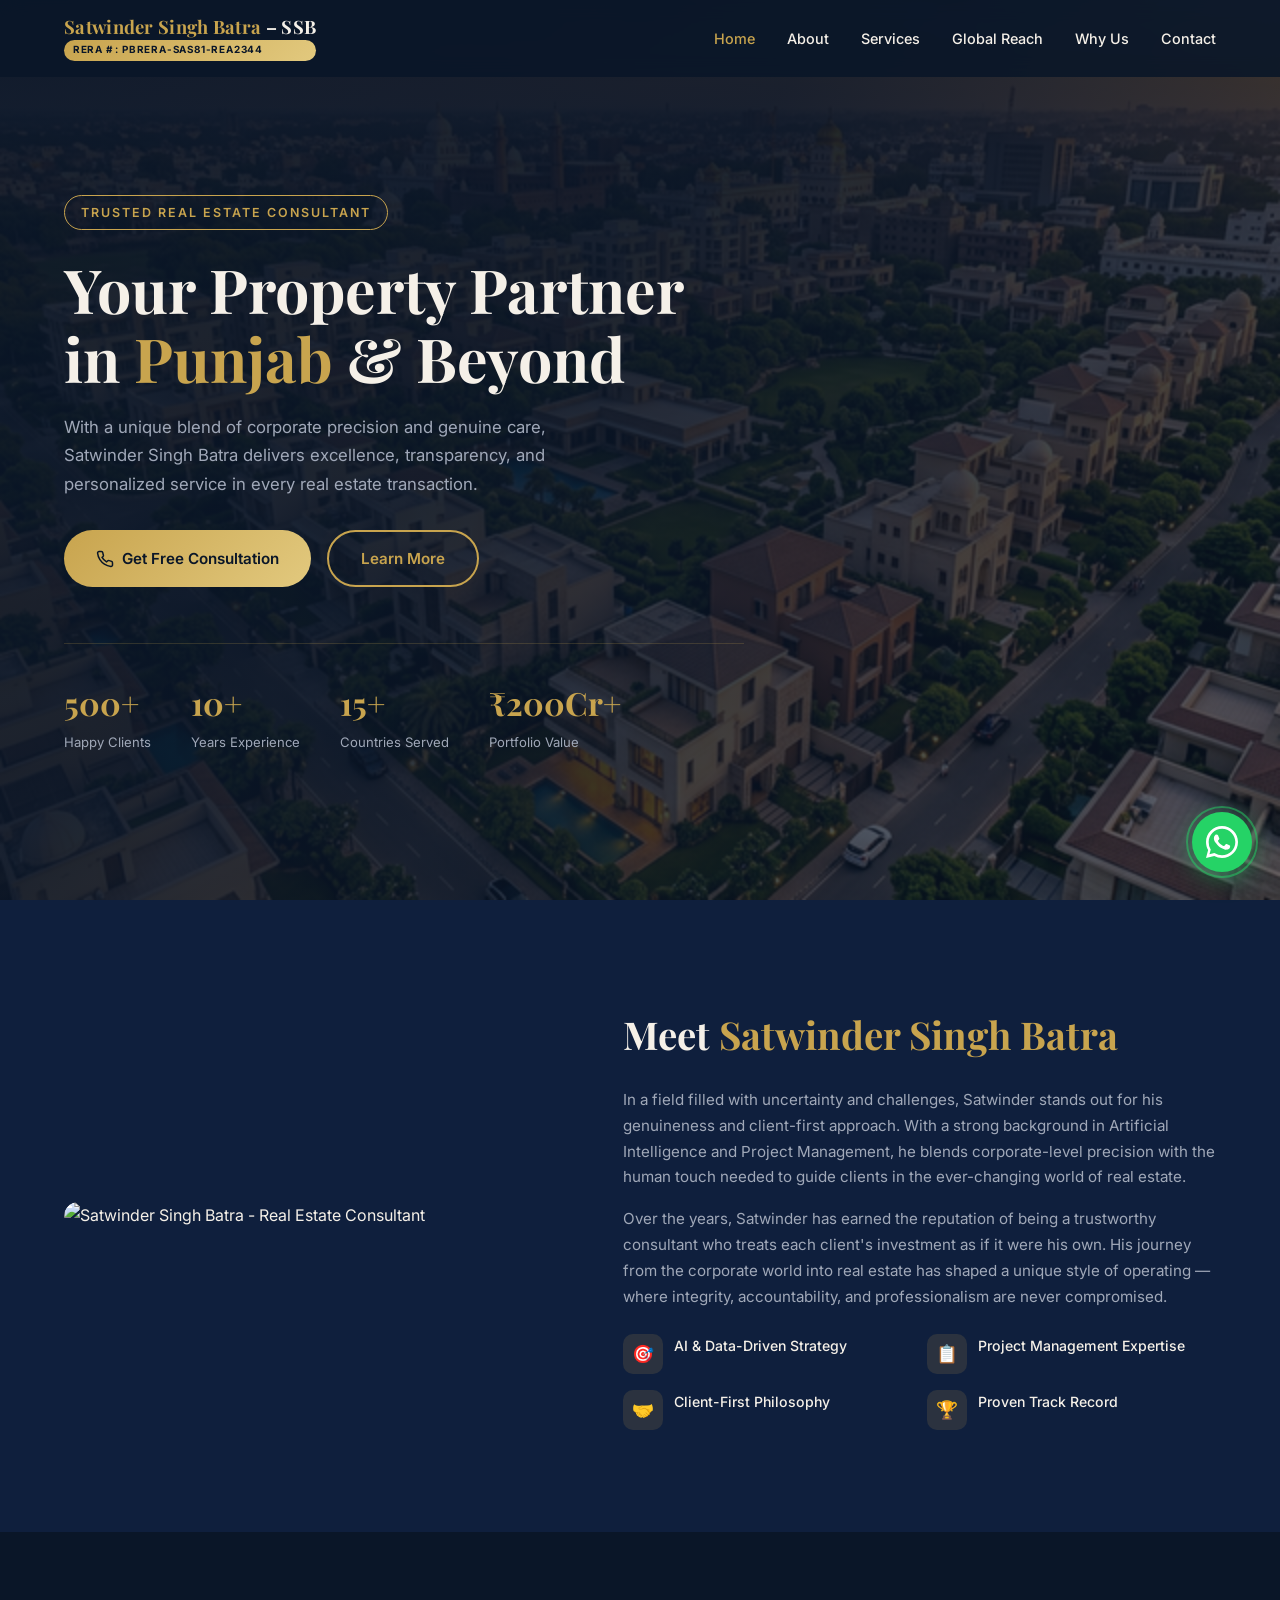
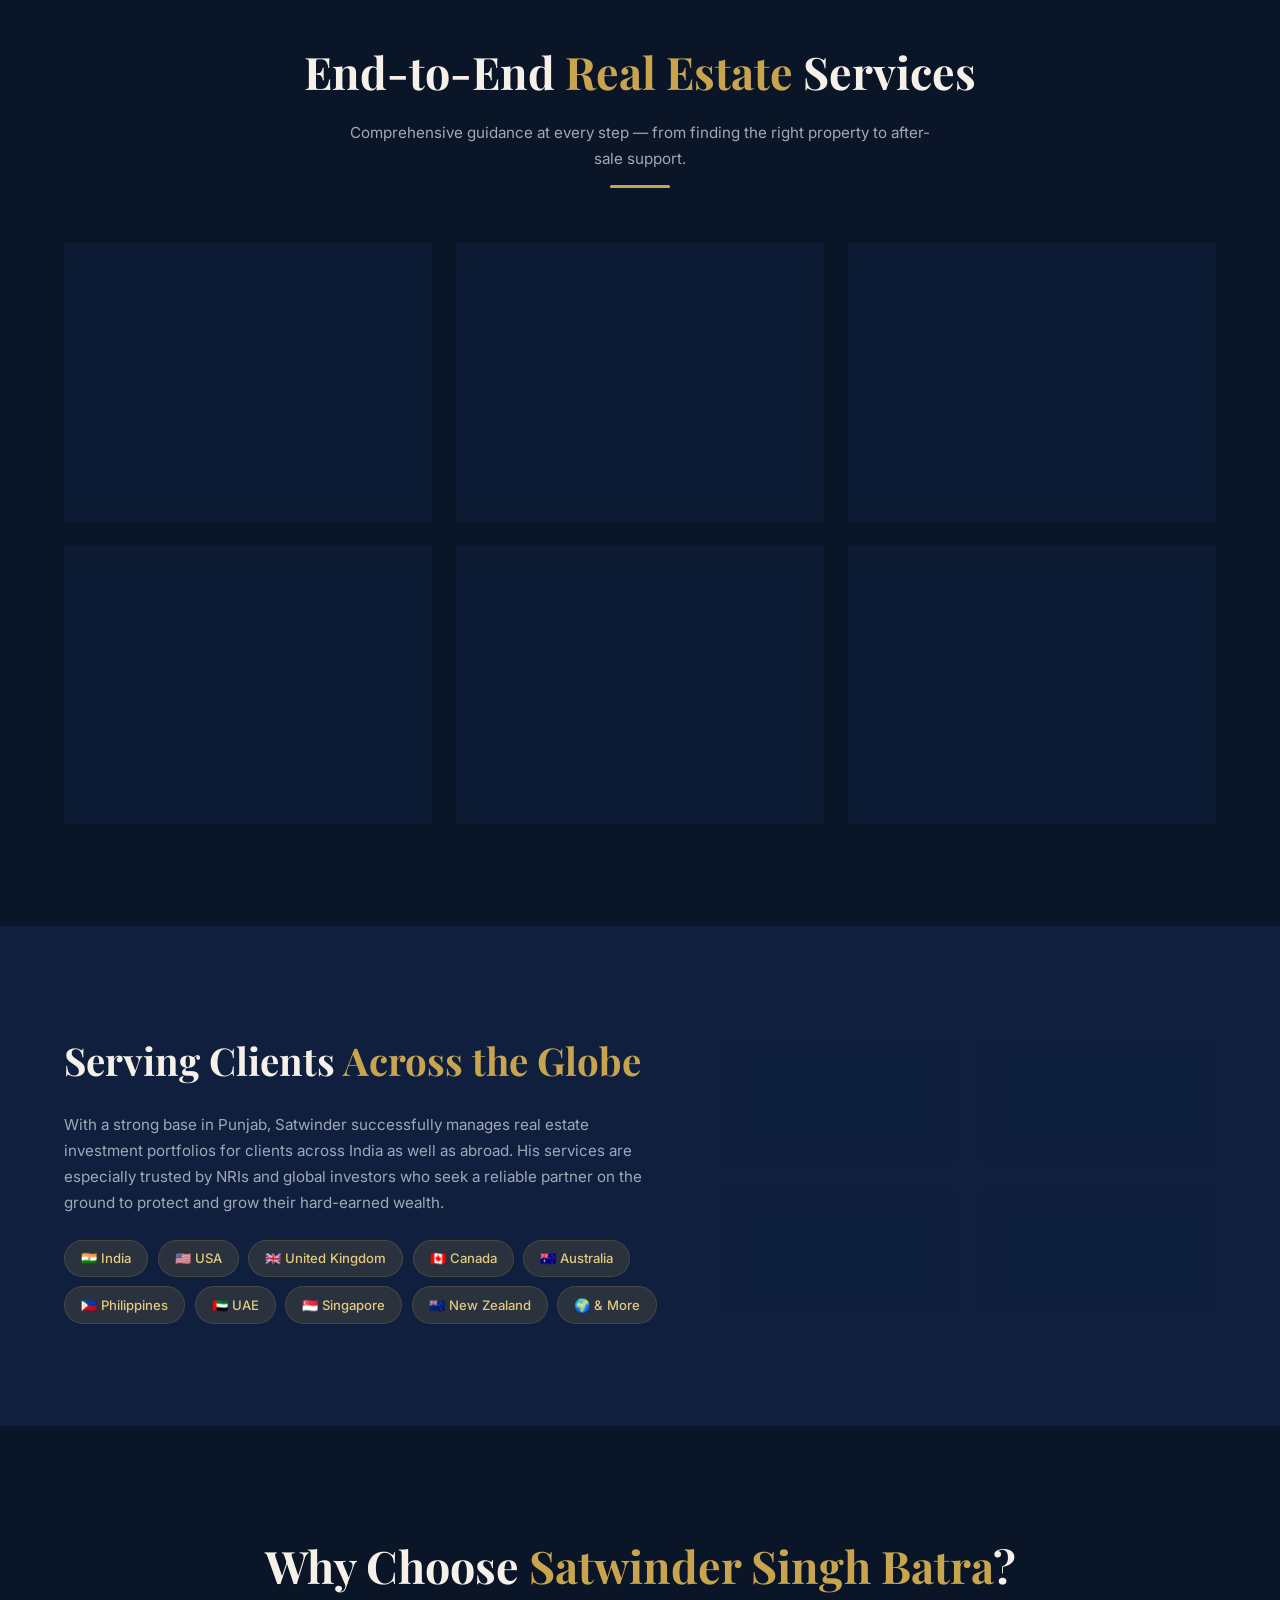
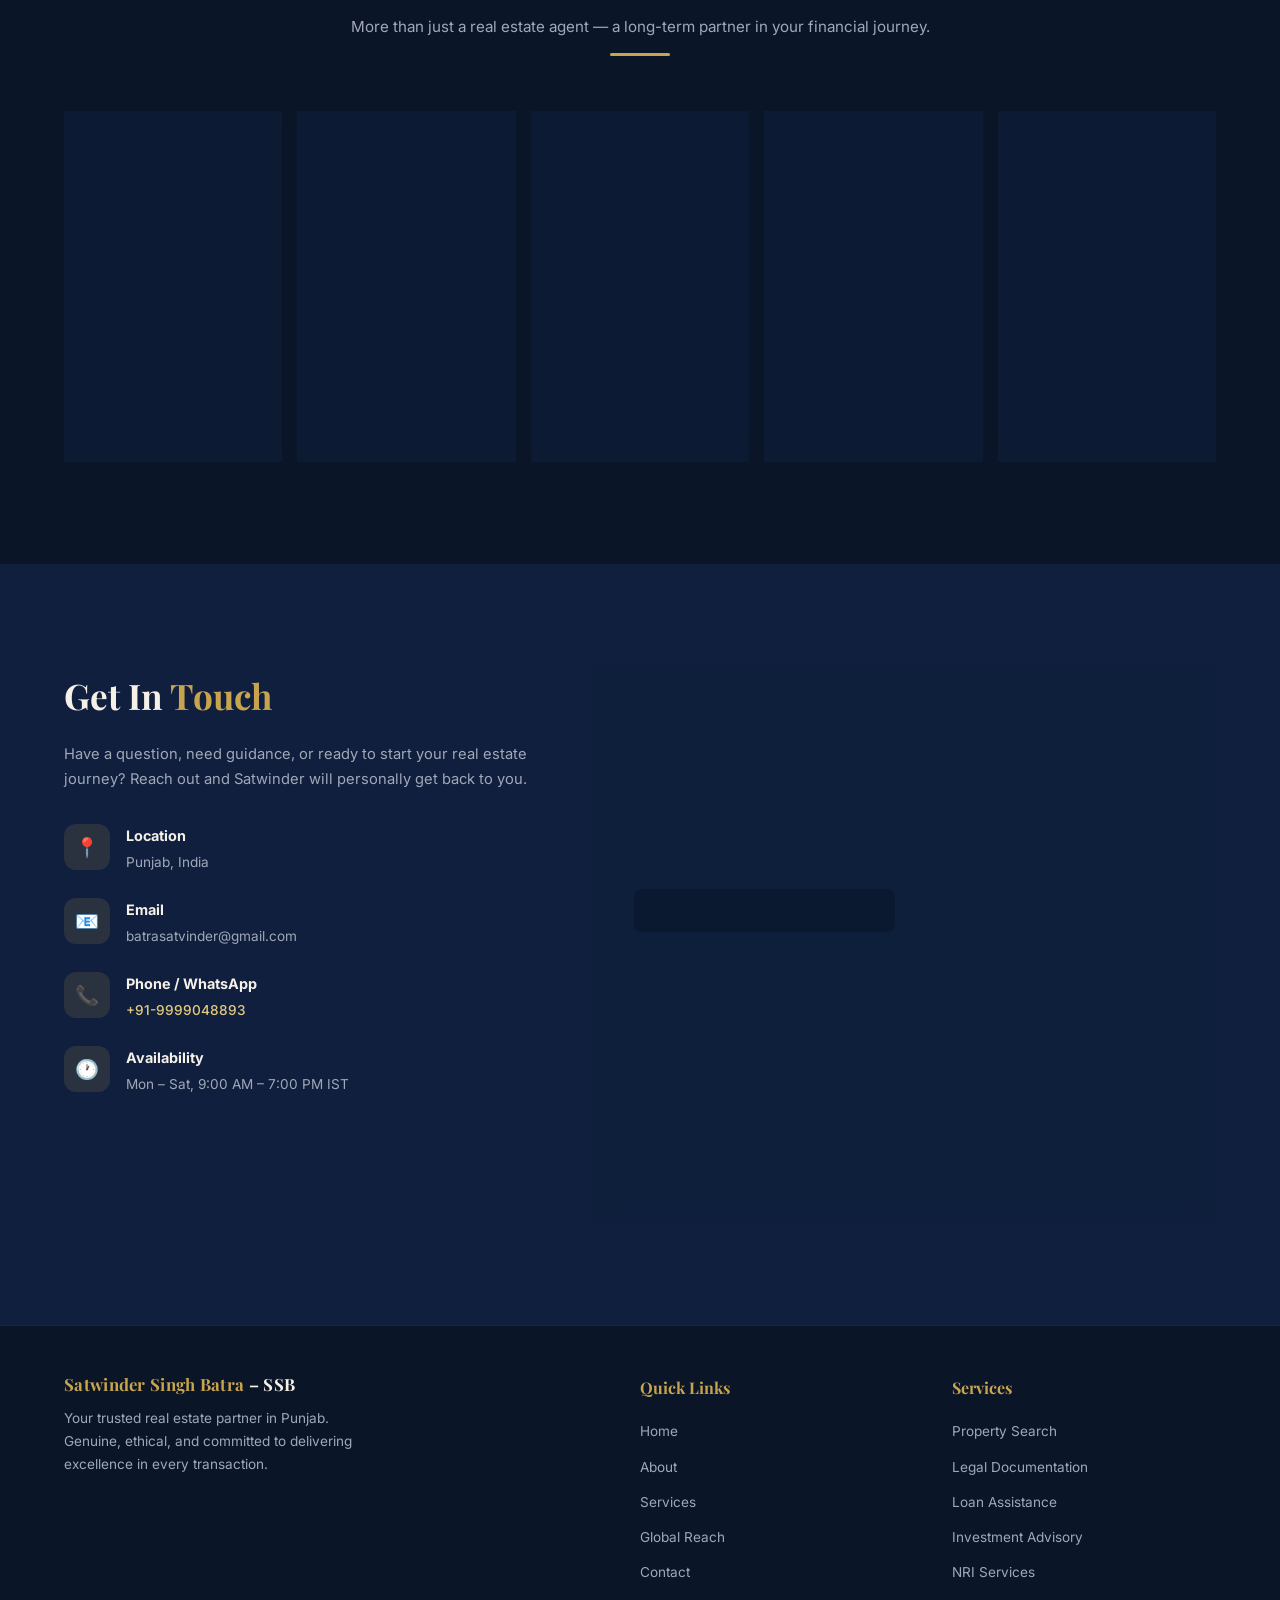
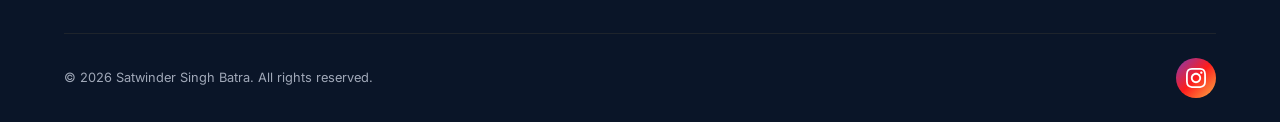
==== index.html @ de8a0883 "ui changes" ====
<!DOCTYPE html>
<html lang="en">

<head>
  <meta charset="UTF-8" />
  <meta name="viewport" content="width=device-width, initial-scale=1.0" />
  <title>Satwinder Singh Batra | Trusted Real Estate Consultant – Punjab</title>
  <meta name="description"
    content="Meet Satwinder Singh Batra, your trusted real estate advisor for Punjab. Genuine, ethical, and client-focused real estate services for buyers, sellers, investors, and NRIs worldwide." />
  <link rel="stylesheet" href="style.css" />
</head>

<body>

  <!-- ========== NAVBAR ========== -->
  <nav class="navbar" id="navbar">
    <div class="container">
      <div class="logo-wrap">
        <a href="#hero" class="logo">Satwinder Singh Batra <span>– SSB</span></a>
        <span class="rera-badge">RERA # : PBRERA-SAS81-REA2344</span>
      </div>
      <ul class="nav-links" id="navLinks">
        <li><a href="#hero">Home</a></li>
        <li><a href="#about">About</a></li>
        <li><a href="#services">Services</a></li>
        <li><a href="#global">Global Reach</a></li>
        <li><a href="#why">Why Us</a></li>
        <li><a href="#contact">Contact</a></li>
      </ul>
      <button class="hamburger" id="hamburger" aria-label="Toggle menu">
        <span></span><span></span><span></span>
      </button>
    </div>
  </nav>

  <!-- ========== HERO ========== -->
  <section class="hero" id="hero">
    <div class="hero-bg"></div>
    <div class="container">
      <div class="hero-content">
        <span class="hero-badge">Trusted Real Estate Consultant</span>
        <h1>Your Property Partner in <span class="gold-text">Punjab</span> & Beyond</h1>
        <p>With a unique blend of corporate precision and genuine care, Satwinder Singh Batra delivers excellence,
          transparency, and personalized service in every real estate transaction.</p>
        <div class="hero-btns">
          <a href="#contact" class="btn btn-primary">
            <svg width="18" height="18" viewBox="0 0 24 24" fill="none" stroke="currentColor" stroke-width="2">
              <path
                d="M22 16.92v3a2 2 0 0 1-2.18 2 19.79 19.79 0 0 1-8.63-3.07 19.5 19.5 0 0 1-6-6A19.79 19.79 0 0 1 2.12 4.18 2 2 0 0 1 4.11 2h3a2 2 0 0 1 2 1.72c.127.96.361 1.903.7 2.81a2 2 0 0 1-.45 2.11L8.09 9.91a16 16 0 0 0 6 6l1.27-1.27a2 2 0 0 1 2.11-.45c.907.339 1.85.573 2.81.7A2 2 0 0 1 22 16.92z" />
            </svg>
            Get Free Consultation
          </a>
          <a href="#about" class="btn btn-outline">Learn More</a>
        </div>
        <div class="hero-stats">
          <div class="hero-stat">
            <h3>500+</h3>
            <p>Happy Clients</p>
          </div>
          <div class="hero-stat">
            <h3>10+</h3>
            <p>Years Experience</p>
          </div>
          <div class="hero-stat">
            <h3>15+</h3>
            <p>Countries Served</p>
          </div>
          <div class="hero-stat">
            <h3>₹200Cr+</h3>
            <p>Portfolio Value</p>
          </div>
        </div>
      </div>
    </div>
  </section>

  <!-- ========== ABOUT ========== -->
  <section class="section about" id="about">
    <div class="container">
      <div class="about-grid">
        <div class="about-image reveal">
          <img src="Satvinder.png" alt="Satwinder Singh Batra - Real Estate Consultant" />
        </div>
        <div class="about-text reveal">
          <h2>Meet <span class="gold-text">Satwinder Singh Batra</span></h2>
          <p>In a field filled with uncertainty and challenges, Satwinder stands out for his genuineness and
            client-first approach. With a strong background in Artificial Intelligence and Project Management, he blends
            corporate-level precision with the human touch needed to guide clients in the ever-changing world of real
            estate.</p>
          <p>Over the years, Satwinder has earned the reputation of being a trustworthy consultant who treats each
            client's investment as if it were his own. His journey from the corporate world into real estate has shaped
            a unique style of operating — where integrity, accountability, and professionalism are never compromised.
          </p>
          <div class="about-highlights">
            <div class="highlight-item">
              <div class="highlight-icon">🎯</div>
              <span>AI & Data-Driven Strategy</span>
            </div>
            <div class="highlight-item">
              <div class="highlight-icon">📋</div>
              <span>Project Management Expertise</span>
            </div>
            <div class="highlight-item">
              <div class="highlight-icon">🤝</div>
              <span>Client-First Philosophy</span>
            </div>
            <div class="highlight-item">
              <div class="highlight-icon">🏆</div>
              <span>Proven Track Record</span>
            </div>
          </div>
        </div>
      </div>
    </div>
  </section>

  <!-- ========== SERVICES ========== -->
  <section class="section services" id="services">
    <div class="container">
      <div class="section-header reveal">
        <h2>End-to-End <span class="gold-text">Real Estate</span> Services</h2>
        <p>Comprehensive guidance at every step — from finding the right property to after-sale support.</p>
        <div class="divider"></div>
      </div>
      <div class="services-grid">

        <div class="service-card reveal">
          <div class="service-icon">🏠</div>
          <h3>Property Search & Selection</h3>
          <p>Handpicked properties curated to match your budget, preferences, location, and investment goals — saving
            you time and effort.</p>
        </div>

        <div class="service-card reveal">
          <div class="service-icon">📄</div>
          <h3>Documentation & Legal</h3>
          <p>Complete handling of ownership documents, title verification, sale deeds, NOCs, and all legal compliances
            for a hassle-free transaction.</p>
        </div>

        <div class="service-card reveal">
          <div class="service-icon">🏦</div>
          <h3>Loan & Finance Assistance</h3>
          <p>Expert guidance on home loans, mortgage options, and financial planning to ensure you get the best deals
            from top banks and NBFCs.</p>
        </div>

        <div class="service-card reveal">
          <div class="service-icon">💰</div>
          <h3>Investment Advisory</h3>
          <p>Data-driven investment strategies tailored for first-time buyers, seasoned investors, and NRIs looking to
            grow their wealth in Punjab real estate.</p>
        </div>

        <div class="service-card reveal">
          <div class="service-icon">🤝</div>
          <h3>Negotiation & Deal Closure</h3>
          <p>Skilled negotiation ensuring you get the best possible price and terms, with transparent communication
            throughout the process.</p>
        </div>

        <div class="service-card reveal">
          <div class="service-icon">🔧</div>
          <h3>After-Sale Support</h3>
          <p>Continued support post-purchase — property management, rental assistance, registry follow-ups, and
            long-term portfolio management.</p>
        </div>

      </div>
    </div>
  </section>

  <!-- ========== GLOBAL REACH ========== -->
  <section class="section global" id="global">
    <div class="container">
      <div class="global-content">
        <div class="global-text reveal">
          <h2>Serving Clients <span class="gold-text">Across the Globe</span></h2>
          <p>With a strong base in Punjab, Satwinder successfully manages real estate investment portfolios for clients
            across India as well as abroad. His services are especially trusted by NRIs and global investors who seek a
            reliable partner on the ground to protect and grow their hard-earned wealth.</p>
          <div class="country-tags">
            <span class="country-tag">🇮🇳 India</span>
            <span class="country-tag">🇺🇸 USA</span>
            <span class="country-tag">🇬🇧 United Kingdom</span>
            <span class="country-tag">🇨🇦 Canada</span>
            <span class="country-tag">🇦🇺 Australia</span>
            <span class="country-tag">🇵🇭 Philippines</span>
            <span class="country-tag">🇦🇪 UAE</span>
            <span class="country-tag">🇸🇬 Singapore</span>
            <span class="country-tag">🇳🇿 New Zealand</span>
            <span class="country-tag">🌍 & More</span>
          </div>
        </div>
        <div class="global-stats reveal">
          <div class="g-stat">
            <h3>15+</h3>
            <p>Countries</p>
          </div>
          <div class="g-stat">
            <h3>200+</h3>
            <p>NRI Clients</p>
          </div>
          <div class="g-stat">
            <h3>100%</h3>
            <p>Transparency</p>
          </div>
          <div class="g-stat">
            <h3>24/7</h3>
            <p>Support</p>
          </div>
        </div>
      </div>
    </div>
  </section>

  <!-- ========== WHY CHOOSE US ========== -->
  <section class="section why" id="why">
    <div class="container">
      <div class="section-header reveal">
        <h2>Why Choose <span class="gold-text">Satwinder Singh Batra</span>?</h2>
        <p>More than just a real estate agent — a long-term partner in your financial journey.</p>
        <div class="divider"></div>
      </div>
      <div class="why-grid">

        <div class="why-card reveal">
          <span class="why-emoji">✅</span>
          <h3>Genuine & Ethical</h3>
          <p>A client-focused approach rooted in honesty and transparency. Your interests always come first.</p>
        </div>

        <div class="why-card reveal">
          <span class="why-emoji">📊</span>
          <h3>Corporate Efficiency</h3>
          <p>Vast experience managing portfolios with the precision and discipline of corporate-level project
            management.</p>
        </div>

        <div class="why-card reveal">
          <span class="why-emoji">🌐</span>
          <h3>Global Investor Management</h3>
          <p>Trusted by NRIs and investors across continents for reliable, on-the-ground representation in Punjab.</p>
        </div>

        <div class="why-card reveal">
          <span class="why-emoji">🔄</span>
          <h3>End-to-End Services</h3>
          <p>From property search to after-sale support — every detail managed flawlessly, tailored to your needs.</p>
        </div>

        <div class="why-card reveal">
          <span class="why-emoji">⭐</span>
          <h3>Proven Track Record</h3>
          <p>A portfolio of satisfied clients across continents who trust Satwinder with their most valuable
            investments.</p>
        </div>

      </div>
    </div>
  </section>

  <!-- ========== CONTACT ========== -->
  <section class="section contact" id="contact">
    <div class="container">
      <div class="contact-grid">

        <!-- Info Column -->
        <div class="contact-info reveal">
          <h2>Get In <span class="gold-text">Touch</span></h2>
          <p>Have a question, need guidance, or ready to start your real estate journey? Reach out and Satwinder will
            personally get back to you.</p>

          <div class="info-item">
            <div class="info-icon">📍</div>
            <div>
              <h4>Location</h4>
              <p>Punjab, India</p>
            </div>
          </div>

          <div class="info-item">
            <div class="info-icon">📧</div>
            <div>
              <h4>Email</h4>
              <p>batrasatvinder@gmail.com</p>
            </div>
          </div>

          <div class="info-item">
            <div class="info-icon">📞</div>
            <div>
              <h4>Phone / WhatsApp</h4>
              <p><a href="tel:+919999048893">+91-9999048893</a></p>
            </div>
          </div>

          <div class="info-item">
            <div class="info-icon">🕐</div>
            <div>
              <h4>Availability</h4>
              <p>Mon – Sat, 9:00 AM – 7:00 PM IST</p>
            </div>
          </div>
        </div>

        <!-- Form Column -->
        <div class="contact-form-wrapper reveal">
          <h3>Send Your <span class="gold-text">Query</span></h3>
          <form id="contactForm">
            <div class="form-row">
              <div class="form-group">
                <label for="name">Full Name *</label>
                <input type="text" id="name" name="name" placeholder="Your full name" required />
              </div>
              <div class="form-group">
                <label for="email">Email Address *</label>
                <input type="email" id="email" name="email" placeholder="your@email.com" required />
              </div>
            </div>
            <div class="form-row">
              <div class="form-group">
                <label for="phone">Phone Number</label>
                <div class="phone-input-wrap">
                  <!-- change 1 -->
                  <span class="phone-prefix">+91</span>
                  <input type="tel" id="phone" name="phone" placeholder="XXXXX XXXXX" />
                </div>
              </div>
              <div class="form-group">
                <label for="subject">Subject *</label>
                <select id="subject" name="subject" required>
                  <option value="" disabled selected>Select a subject</option>
                  <option value="Buy Property">Buy Property</option>
                  <option value="Sell Property">Sell Property</option>
                  <option value="Investment Advisory">Investment Advisory</option>
                  <option value="NRI Services">NRI Services</option>
                  <option value="Loan Assistance">Loan Assistance</option>
                  <option value="Other Query">Other Query</option>
                </select>
              </div>
            </div>
            <div class="form-group">
              <label for="message">Your Message *</label>
              <textarea id="message" name="message" placeholder="Tell us about your requirement..." required></textarea>
            </div>
            <button type="submit" class="btn btn-primary form-submit">
              <svg width="18" height="18" viewBox="0 0 24 24" fill="none" stroke="currentColor" stroke-width="2">
                <line x1="22" y1="2" x2="11" y2="13" />
                <polygon points="22 2 15 22 11 13 2 9 22 2" />
              </svg>
              Send Query
            </button>
          </form>
          <div class="form-success" id="formSuccess">
            <div class="checkmark">✅</div>
            <h3>Query Sent Successfully!</h3>
            <p>Thank you for reaching out. Satwinder will get back to you within 24 hours.</p>
          </div>
        </div>

      </div>
    </div>
  </section>

  <!-- ========== FOOTER ========== -->
  <footer class="footer">
    <div class="container">
      <div class="footer-grid">
        <div class="footer-brand">
          <div class="logo">Satwinder Singh Batra <span>– SSB</span></div>
          <p>Your trusted real estate partner in Punjab. Genuine, ethical, and committed to delivering excellence in
            every transaction.</p>
        </div>
        <div>
          <h4>Quick Links</h4>
          <ul class="footer-links">
            <li><a href="#hero">Home</a></li>
            <li><a href="#about">About</a></li>
            <li><a href="#services">Services</a></li>
            <li><a href="#global">Global Reach</a></li>
            <li><a href="#contact">Contact</a></li>
          </ul>
        </div>
        <div>
          <h4>Services</h4>
          <ul class="footer-links">
            <li><a href="#services">Property Search</a></li>
            <li><a href="#services">Legal Documentation</a></li>
            <li><a href="#services">Loan Assistance</a></li>
            <li><a href="#services">Investment Advisory</a></li>
            <li><a href="#services">NRI Services</a></li>
          </ul>
        </div>
      </div>
      <div class="footer-bottom">
        <p>&copy; 2026 Satwinder Singh Batra. All rights reserved.</p>
        <div class="social-links">
          <a href="https://www.instagram.com/satwinder_realestate_conslt/" aria-label="Instagram" target="_blank"
            rel="noopener">
            <svg xmlns="http://www.w3.org/2000/svg" viewBox="0 0 24 24" width="20" height="20" fill="currentColor">
              <path
                d="M12 2.163c3.204 0 3.584.012 4.85.07 3.252.148 4.771 1.691 4.919 4.919.058 1.265.069 1.645.069 4.849 0 3.205-.012 3.584-.069 4.849-.149 3.225-1.664 4.771-4.919 4.919-1.266.058-1.644.07-4.85.07-3.204 0-3.584-.012-4.849-.07-3.26-.149-4.771-1.699-4.919-4.92-.058-1.265-.07-1.644-.07-4.849 0-3.204.013-3.583.07-4.849.149-3.227 1.664-4.771 4.919-4.919 1.266-.057 1.645-.069 4.849-.069zm0-2.163c-3.259 0-3.667.014-4.947.072-4.358.2-6.78 2.618-6.98 6.98-.059 1.281-.073 1.689-.073 4.948 0 3.259.014 3.668.072 4.948.2 4.358 2.618 6.78 6.98 6.98 1.281.058 1.689.072 4.948.072 3.259 0 3.668-.014 4.948-.072 4.354-.2 6.782-2.618 6.979-6.98.059-1.28.073-1.689.073-4.948 0-3.259-.014-3.667-.072-4.947-.196-4.354-2.617-6.78-6.979-6.98-1.281-.059-1.69-.073-4.949-.073zm0 5.838c-3.403 0-6.162 2.759-6.162 6.162s2.759 6.163 6.162 6.163 6.162-2.759 6.162-6.163c0-3.403-2.759-6.162-6.162-6.162zm0 10.162c-2.209 0-4-1.79-4-4 0-2.209 1.791-4 4-4s4 1.791 4 4c0 2.21-1.791 4-4 4zm6.406-11.845c-.796 0-1.441.645-1.441 1.44s.645 1.44 1.441 1.44c.795 0 1.439-.645 1.439-1.44s-.644-1.44-1.439-1.44z" />
            </svg>
          </a>
        </div>
      </div>
    </div>
  </footer>

  <!-- ========== STICKY WHATSAPP BUTTON ========== -->
  <!-- <a href="https://wa.me/919999048893?text=Hi%20Satwinder%2C%20I%20am%20interested%20in%20your%20real%20estate%20services."
    class="whatsapp-btn" target="_blank" rel="noopener" aria-label="Chat on WhatsApp" id="whatsappBtn">
    <svg viewBox="0 0 32 32" xmlns="http://www.w3.org/2000/svg">
      <path
        d="M16.004 0C7.165 0 .002 7.163.002 16c0 2.822.736 5.578 2.137 8.012L.014 32l8.204-2.1A15.93 15.93 0 0 0 16.004 32C24.837 32 32 24.837 32 16S24.837 0 16.004 0zm0 29.32a13.28 13.28 0 0 1-7.16-2.085l-.514-.305-4.863 1.245 1.295-4.733-.335-.534A13.27 13.27 0 0 1 2.68 16c0-7.348 5.976-13.32 13.324-13.32S29.32 8.652 29.32 16s-5.968 13.32-13.316 13.32zm7.308-9.973c-.4-.2-2.367-1.168-2.733-1.3-.367-.134-.633-.2-.9.2-.267.4-1.033 1.3-1.267 1.567-.233.267-.467.3-.867.1-.4-.2-1.687-.622-3.214-1.983-1.188-1.06-1.99-2.37-2.223-2.77-.233-.4-.025-.616.175-.815.18-.18.4-.467.6-.7.2-.233.267-.4.4-.667.133-.267.067-.5-.033-.7-.1-.2-.9-2.167-1.233-2.967-.325-.78-.655-.674-.9-.687l-.767-.013c-.267 0-.7.1-1.067.5-.367.4-1.4 1.367-1.4 3.334s1.433 3.867 1.633 4.133c.2.267 2.82 4.307 6.833 6.04.955.412 1.7.658 2.28.843.958.305 1.83.262 2.52.159.77-.115 2.367-.968 2.7-1.902.333-.934.333-1.734.233-1.902-.1-.167-.367-.267-.767-.467z" />
    </svg>
  </a> -->

  <a href="https://api.whatsapp.com/send?phone=919999048893&text=Hi%20Satwinder%2C%20I%20am%20interested%20in%20your%20real%20estate%20services."
    class="whatsapp-btn" target="_blank" rel="noopener" aria-label="Chat on WhatsApp" id="whatsappBtn">
    <svg viewBox="0 0 32 32" xmlns="http://www.w3.org/2000/svg">
      <path
        d="M16.004 0C7.165 0 .002 7.163.002 16c0 2.822.736 5.578 2.137 8.012L.014 32l8.204-2.1A15.93 15.93 0 0 0 16.004 32C24.837 32 32 24.837 32 16S24.837 0 16.004 0zm0 29.32a13.28 13.28 0 0 1-7.16-2.085l-.514-.305-4.863 1.245 1.295-4.733-.335-.534A13.27 13.27 0 0 1 2.68 16c0-7.348 5.976-13.32 13.324-13.32S29.32 8.652 29.32 16s-5.968 13.32-13.316 13.32zm7.308-9.973c-.4-.2-2.367-1.168-2.733-1.3-.367-.134-.633-.2-.9.2-.267.4-1.033 1.3-1.267 1.567-.233.267-.467.3-.867.1-.4-.2-1.687-.622-3.214-1.983-1.188-1.06-1.99-2.37-2.223-2.77-.233-.4-.025-.616.175-.815.18-.18.4-.467.6-.7.2-.233.267-.4.4-.667.133-.267.067-.5-.033-.7-.1-.2-.9-2.167-1.233-2.967-.325-.78-.655-.674-.9-.687l-.767-.013c-.267 0-.7.1-1.067.5-.367.4-1.4 1.367-1.4 3.334s1.433 3.867 1.633 4.133c.2.267 2.82 4.307 6.833 6.04.955.412 1.7.658 2.28.843.958.305 1.83.262 2.52.159.77-.115 2.367-.968 2.7-1.902.333-.934.333-1.734.233-1.902-.1-.167-.367-.267-.767-.467z" />
    </svg>
  </a>

  <script src="script.js"></script>
</body>

</html>
---- style.css ----
/* ==========================================================================
   Satwinder Singh Batra – Real Estate Consultant
   Design System & Styles
   ========================================================================== */

/* ---------- Google Fonts ---------- */
@import url('https://fonts.googleapis.com/css2?family=Inter:wght@300;400;500;600;700&family=Playfair+Display:wght@400;500;600;700&display=swap');

/* ---------- Design Tokens ---------- */
:root {
  /* Colours */
  --navy-dark: #0a1628;
  --navy: #0f1f3d;
  --navy-light: #162a50;
  --gold: #c8a44e;
  --gold-light: #e2c97e;
  --gold-dim: rgba(200, 164, 78, .15);
  --white: #f5f0e8;
  --white-pure: #fff;
  --gray: #a0a8b8;
  --glass-bg: rgba(15, 31, 61, .55);
  --glass-border: rgba(200, 164, 78, .18);

  /* Typography */
  --ff-heading: 'Playfair Display', Georgia, serif;
  --ff-body: 'Inter', system-ui, sans-serif;

  /* Spacing */
  --section-py: clamp(4rem, 8vw, 7rem);
  --container: min(90%, 1200px);

  /* Misc */
  --radius: 14px;
  --radius-sm: 8px;
  --transition: .35s cubic-bezier(.4, 0, .2, 1);
}

/* ---------- Reset ---------- */
*,
*::before,
*::after {
  box-sizing: border-box;
  margin: 0;
  padding: 0;
}

html {
  scroll-behavior: smooth;
  scroll-padding-top: 80px;
}

body {
  font-family: var(--ff-body);
  background: var(--navy-dark);
  color: var(--white);
  line-height: 1.7;
  overflow-x: hidden;
}

a {
  color: inherit;
  text-decoration: none;
}

img {
  max-width: 100%;
  display: block;
}

ul {
  list-style: none;
}

/* ---------- Utility ---------- */
.container {
  width: var(--container);
  margin-inline: auto;
}

.section {
  padding: var(--section-py) 0;
  position: relative;
}

.gold-text {
  color: var(--gold);
}

.btn {
  display: inline-flex;
  align-items: center;
  gap: .5rem;
  padding: .85rem 2rem;
  font-family: var(--ff-body);
  font-weight: 600;
  font-size: .95rem;
  border: none;
  border-radius: 50px;
  cursor: pointer;
  transition: var(--transition);
}

.btn-primary {
  background: linear-gradient(135deg, var(--gold), var(--gold-light));
  color: var(--navy-dark);
}

.btn-primary:hover {
  transform: translateY(-3px);
  box-shadow: 0 12px 35px rgba(200, 164, 78, .35);
}

.btn-outline {
  background: transparent;
  border: 2px solid var(--gold);
  color: var(--gold);
}

.btn-outline:hover {
  background: var(--gold);
  color: var(--navy-dark);
}

.section-header {
  text-align: center;
  margin-bottom: 3.5rem;
}

.section-header h2 {
  font-family: var(--ff-heading);
  font-size: clamp(1.8rem, 4vw, 2.8rem);
  margin-bottom: .6rem;
}

.section-header p {
  color: var(--gray);
  max-width: 600px;
  margin-inline: auto;
  font-size: .95rem;
}

.divider {
  width: 60px;
  height: 3px;
  background: var(--gold);
  margin: .8rem auto 0;
  border-radius: 3px;
}

/* ---------- Fade-in Animations ---------- */
.reveal {
  opacity: 0;
  transform: translateY(40px);
  transition: opacity .8s ease, transform .8s ease;
}

.reveal.visible {
  opacity: 1;
  transform: translateY(0);
}

/* ===================== NAVBAR ===================== */
.navbar {
  position: fixed;
  top: 0;
  left: 0;
  width: 100%;
  z-index: 1000;
  padding: 1rem 0;
  background: rgba(10, 22, 40, .88);
  backdrop-filter: blur(10px);
  transition: var(--transition);
}

.navbar.scrolled {
  background: rgba(10, 22, 40, .98);
  backdrop-filter: blur(14px);
  box-shadow: 0 2px 30px rgba(0, 0, 0, .4);
  padding: .6rem 0;
}

.navbar .container {
  display: flex;
  align-items: center;
  justify-content: space-between;
}

/* Logo wrap: stacks name + RERA badge */
.logo-wrap {
  display: flex;
  flex-direction: column;
  gap: 2px;
}

.logo {
  font-family: var(--ff-heading);
  font-size: 1.15rem;
  font-weight: 700;
  color: var(--gold);
  letter-spacing: .3px;
  line-height: 1.2;
}

.logo span {
  color: var(--white);
}

/* RERA badge */
.rera-badge {
  display: inline-block;
  font-size: .62rem;
  font-weight: 700;
  letter-spacing: .8px;
  text-transform: uppercase;
  color: var(--navy-dark);
  background: linear-gradient(135deg, var(--gold), var(--gold-light));
  padding: .15rem .55rem;
  border-radius: 50px;
  line-height: 1.6;
  white-space: nowrap;
}

.nav-links {
  display: flex;
  gap: 2rem;
}

.nav-links a {
  font-size: .9rem;
  font-weight: 500;
  position: relative;
  transition: color var(--transition);
}

.nav-links a::after {
  content: '';
  position: absolute;
  bottom: -4px;
  left: 0;
  width: 0;
  height: 2px;
  background: var(--gold);
  transition: width var(--transition);
}

.nav-links a:hover {
  color: var(--gold);
}

.nav-links a:hover::after {
  width: 100%;
}

/* Hamburger */
.hamburger {
  display: none;
  flex-direction: column;
  gap: 5px;
  cursor: pointer;
  background: none;
  border: none;
  padding: 4px;
}

.hamburger span {
  width: 26px;
  height: 2.5px;
  background: var(--gold);
  border-radius: 2px;
  transition: var(--transition);
}

.hamburger.active span:nth-child(1) {
  transform: rotate(45deg) translate(5px, 5px);
}

.hamburger.active span:nth-child(2) {
  opacity: 0;
}

.hamburger.active span:nth-child(3) {
  transform: rotate(-45deg) translate(5px, -5px);
}

/* ===================== HERO ===================== */
.hero {
  position: relative;
  min-height: 100vh;
  display: flex;
  align-items: center;
  overflow: hidden;
}

.hero-bg {
  position: absolute;
  inset: 0;
  background: url('hero-bg.png') center/cover no-repeat;
}

.hero-bg::after {
  content: '';
  position: absolute;
  inset: 0;
  background: linear-gradient(135deg, rgba(10, 22, 40, .92) 40%, rgba(10, 22, 40, .6));
}

.hero .container {
  position: relative;
  z-index: 2;
}

.hero-content {
  max-width: 680px;
}

.hero-badge {
  display: inline-block;
  padding: .35rem 1rem;
  border: 1px solid var(--gold);
  border-radius: 50px;
  font-size: .78rem;
  font-weight: 600;
  color: var(--gold);
  text-transform: uppercase;
  letter-spacing: 2px;
  margin-top: 5rem;
  margin-bottom: 1.5rem;
}

.hero-content h1 {
  font-family: var(--ff-heading);
  font-size: clamp(2.2rem, 5vw, 3.8rem);
  line-height: 1.15;
  margin-bottom: 1.2rem;
}

.hero-content p {
  font-size: 1.05rem;
  color: var(--gray);
  margin-bottom: 2rem;
  max-width: 540px;
}

.hero-btns {
  display: flex;
  gap: 1rem;
  flex-wrap: wrap;
}

/* Floating stats */
.hero-stats {
  display: flex;
  gap: 2.5rem;
  margin-top: 3.5rem;
  padding-top: 2rem;
  border-top: 1px solid rgba(200, 164, 78, .2);
}

.hero-stat h3 {
  font-family: var(--ff-heading);
  font-size: 2rem;
  color: var(--gold);
}

.hero-stat p {
  font-size: .82rem;
  color: var(--gray);
}

/* ===================== ABOUT ===================== */
.about {
  background: var(--navy);
}

.about-grid {
  display: grid;
  grid-template-columns: 1fr 1.2fr;
  gap: 4rem;
  align-items: center;
}

.about-image {
  position: relative;
  border-radius: var(--radius);
  overflow: hidden;
}

.about-image img {
  border-radius: var(--radius);
  width: 100%;
}

.about-image::before {
  content: '';
  position: absolute;
  inset: -6px;
  border: 2px solid var(--gold);
  border-radius: calc(var(--radius) + 6px);
  opacity: .4;
}

.about-text h2 {
  font-family: var(--ff-heading);
  font-size: clamp(1.6rem, 3.5vw, 2.4rem);
  margin-bottom: 1.2rem;
}

.about-text p {
  color: var(--gray);
  margin-bottom: 1rem;
  font-size: .95rem;
}

.about-highlights {
  display: grid;
  grid-template-columns: 1fr 1fr;
  gap: 1rem;
  margin-top: 1.5rem;
}

.highlight-item {
  display: flex;
  align-items: flex-start;
  gap: .7rem;
}

.highlight-icon {
  flex-shrink: 0;
  width: 40px;
  height: 40px;
  background: var(--gold-dim);
  border-radius: 10px;
  display: flex;
  align-items: center;
  justify-content: center;
  font-size: 1.1rem;
}

.highlight-item span {
  font-size: .88rem;
  font-weight: 500;
}

/* ===================== SERVICES ===================== */
.services {
  background: var(--navy-dark);
}

.services-grid {
  display: grid;
  grid-template-columns: repeat(3, 1fr);
  gap: 1.5rem;
}

.service-card {
  background: var(--glass-bg);
  border: 1px solid var(--glass-border);
  border-radius: var(--radius);
  padding: 2rem;
  backdrop-filter: blur(8px);
  transition: var(--transition);
}

.service-card:hover {
  transform: translateY(-6px);
  border-color: var(--gold);
  box-shadow: 0 16px 40px rgba(200, 164, 78, .12);
}

.service-icon {
  width: 56px;
  height: 56px;
  background: linear-gradient(135deg, var(--gold), var(--gold-light));
  border-radius: 14px;
  display: flex;
  align-items: center;
  justify-content: center;
  font-size: 1.5rem;
  margin-bottom: 1.2rem;
}

.service-card h3 {
  font-family: var(--ff-heading);
  font-size: 1.15rem;
  margin-bottom: .6rem;
}

.service-card p {
  color: var(--gray);
  font-size: .88rem;
}

/* ===================== GLOBAL REACH ===================== */
.global {
  background: var(--navy);
}

.global-content {
  display: grid;
  grid-template-columns: 1.2fr 1fr;
  gap: 4rem;
  align-items: center;
}

.global-text h2 {
  font-family: var(--ff-heading);
  font-size: clamp(1.6rem, 3.5vw, 2.4rem);
  margin-bottom: 1.2rem;
}

.global-text p {
  color: var(--gray);
  font-size: .95rem;
  margin-bottom: 1.5rem;
}

.country-tags {
  display: flex;
  flex-wrap: wrap;
  gap: .6rem;
}

.country-tag {
  padding: .4rem 1rem;
  background: var(--gold-dim);
  border: 1px solid var(--glass-border);
  border-radius: 50px;
  font-size: .82rem;
  font-weight: 500;
  color: var(--gold-light);
  transition: var(--transition);
}

.country-tag:hover {
  background: var(--gold);
  color: var(--navy-dark);
}

.global-stats {
  display: grid;
  grid-template-columns: 1fr 1fr;
  gap: 1.5rem;
}

.g-stat {
  background: var(--glass-bg);
  border: 1px solid var(--glass-border);
  border-radius: var(--radius);
  padding: 1.5rem;
  text-align: center;
  backdrop-filter: blur(8px);
}

.g-stat h3 {
  font-family: var(--ff-heading);
  font-size: 2rem;
  color: var(--gold);
}

.g-stat p {
  font-size: .82rem;
  color: var(--gray);
}

/* ===================== WHY CHOOSE US ===================== */
.why {
  background: var(--navy-dark);
}

.why-grid {
  display: grid;
  grid-template-columns: repeat(5, 1fr);
  gap: 1rem;
}

.why-card {
  background: var(--glass-bg);
  border: 1px solid var(--glass-border);
  border-radius: var(--radius);
  padding: 2rem;
  text-align: center;
  backdrop-filter: blur(8px);
  transition: var(--transition);
}

.why-card:hover {
  border-color: var(--gold);
  transform: translateY(-4px);
}

.why-emoji {
  font-size: 2.2rem;
  margin-bottom: 1rem;
  display: block;
}

.why-card h3 {
  font-family: var(--ff-heading);
  font-size: 1.1rem;
  margin-bottom: .5rem;
}

.why-card p {
  font-size: .86rem;
  color: var(--gray);
}

/* ===================== CONTACT ===================== */
.contact {
  background: var(--navy);
}

.contact-grid {
  display: grid;
  grid-template-columns: 1fr 1.3fr;
  gap: 3rem;
  align-items: start;
}

.contact-info h2 {
  font-family: var(--ff-heading);
  font-size: clamp(1.6rem, 3.5vw, 2.2rem);
  margin-bottom: 1rem;
}

.contact-info>p {
  color: var(--gray);
  font-size: .92rem;
  margin-bottom: 2rem;
}

.info-item {
  display: flex;
  align-items: flex-start;
  gap: 1rem;
  margin-bottom: 1.5rem;
}

.info-icon {
  width: 46px;
  height: 46px;
  background: var(--gold-dim);
  border-radius: 12px;
  display: flex;
  align-items: center;
  justify-content: center;
  font-size: 1.2rem;
  flex-shrink: 0;
}

.info-item h4 {
  font-size: .9rem;
  margin-bottom: .15rem;
}

.info-item p {
  font-size: .85rem;
  color: var(--gray);
}

.info-item a {
  color: var(--gold-light);
  font-weight: 500;
  transition: color var(--transition);
}

.info-item a:hover {
  color: var(--gold);
}

/* Phone prefix input */
.phone-input-wrap {
  display: flex;
  align-items: stretch;
  border: 1px solid rgba(200, 164, 78, .2);
  border-radius: var(--radius-sm);
  overflow: hidden;
  transition: var(--transition);
}

.phone-input-wrap:focus-within {
  border-color: var(--gold);
  box-shadow: 0 0 0 3px rgba(200, 164, 78, .15);
}

.phone-prefix {
  display: flex;
  align-items: center;
  padding: 0 .85rem;
  background: linear-gradient(135deg, var(--gold), var(--gold-light));
  color: var(--navy-dark);
  font-weight: 700;
  font-size: .9rem;
  white-space: nowrap;
  flex-shrink: 0;
  letter-spacing: .5px;
}

.phone-input-wrap input {
  flex: 1;
  border: none !important;
  border-radius: 0 !important;
  box-shadow: none !important;
  width: 100%;
  padding: .8rem 1rem;
  background: rgba(10, 22, 40, .6);
  color: var(--white);
  font-family: var(--ff-body);
  font-size: .9rem;
}

.phone-input-wrap input:focus {
  outline: none;
  border: none !important;
  box-shadow: none !important;
}

.phone-input-wrap input::placeholder {
  color: rgba(160, 168, 184, .5);
}

/* Form */
.contact-form-wrapper {
  background: var(--glass-bg);
  border: 1px solid var(--glass-border);
  border-radius: var(--radius);
  padding: 2.5rem;
  backdrop-filter: blur(10px);
}

.contact-form-wrapper h3 {
  font-family: var(--ff-heading);
  font-size: 1.3rem;
  margin-bottom: 1.5rem;
}

.form-row {
  display: flex;
  gap: 1rem;
}

.form-group {
  flex: 1;
  margin-bottom: 1.2rem;
}

.form-group label {
  display: block;
  font-size: .82rem;
  font-weight: 500;
  color: var(--gray);
  margin-bottom: .4rem;
}

.form-group input,
.form-group select,
.form-group textarea {
  width: 100%;
  padding: .8rem 1rem;
  background: rgba(10, 22, 40, .6);
  border: 1px solid rgba(200, 164, 78, .2);
  border-radius: var(--radius-sm);
  color: var(--white);
  font-family: var(--ff-body);
  font-size: .9rem;
  transition: var(--transition);
}

.form-group input::placeholder,
.form-group textarea::placeholder {
  color: rgba(160, 168, 184, .5);
}

.form-group input:focus,
.form-group select:focus,
.form-group textarea:focus {
  outline: none;
  border-color: var(--gold);
  box-shadow: 0 0 0 3px rgba(200, 164, 78, .15);
}

.form-group textarea {
  resize: vertical;
  min-height: 120px;
}

.form-submit {
  width: 100%;
  justify-content: center;
  font-size: 1rem;
  padding: 1rem;
}

/* Form success */
.form-success {
  display: none;
  text-align: center;
  padding: 2rem;
}

.form-success.show {
  display: block;
}

.form-success .checkmark {
  font-size: 3rem;
  margin-bottom: 1rem;
}

.form-success h3 {
  font-family: var(--ff-heading);
  font-size: 1.4rem;
  margin-bottom: .5rem;
}

.form-success p {
  color: var(--gray);
  font-size: .9rem;
}

/* ===================== FOOTER ===================== */
.footer {
  background: rgba(10, 22, 40, .9);
  border-top: 1px solid rgba(200, 164, 78, .12);
  padding: 3rem 0 1.5rem;
}

.footer-grid {
  display: grid;
  grid-template-columns: 2fr 1fr 1fr;
  gap: 3rem;
  margin-bottom: 2.5rem;
}

.footer-brand .logo {
  font-size: 1.05rem;
  margin-bottom: .8rem;
}

.footer-brand p {
  color: var(--gray);
  font-size: .85rem;
  max-width: 300px;
}

.footer h4 {
  font-family: var(--ff-heading);
  font-size: 1rem;
  color: var(--gold);
  margin-bottom: 1rem;
}

.footer-links li {
  margin-bottom: .5rem;
}

.footer-links a {
  font-size: .85rem;
  color: var(--gray);
  transition: color var(--transition);
}

.footer-links a:hover {
  color: var(--gold);
}

.footer-bottom {
  border-top: 1px solid rgba(200, 164, 78, .1);
  padding-top: 1.5rem;
  display: flex;
  justify-content: space-between;
  align-items: center;
  font-size: .8rem;
  color: var(--gray);
}

.social-links {
  display: flex;
  gap: 1rem;
}

.social-links a {
  width: 40px;
  height: 40px;
  background: linear-gradient(135deg, #833ab4, #fd1d1d, #fcb045);
  border-radius: 50%;
  display: flex;
  align-items: center;
  justify-content: center;
  color: #fff;
  transition: var(--transition);
}

.social-links a:hover {
  transform: translateY(-3px) scale(1.08);
  box-shadow: 0 8px 24px rgba(253, 29, 29, .4);
}

.social-links a svg {
  display: block;
}

/* ===================== WHATSAPP BUTTON ===================== */
.whatsapp-btn {
  position: fixed;
  bottom: 28px;
  right: 28px;
  z-index: 9999;
  width: 60px;
  height: 60px;
  border-radius: 50%;
  background: #25d366;
  display: flex;
  align-items: center;
  justify-content: center;
  box-shadow: 0 6px 24px rgba(37, 211, 102, .45);
  transition: var(--transition);
  cursor: pointer;
}

.whatsapp-btn:hover {
  transform: scale(1.12);
  box-shadow: 0 10px 35px rgba(37, 211, 102, .55);
}

.whatsapp-btn svg {
  width: 32px;
  height: 32px;
  fill: #fff;
}

/* Pulse ring */
.whatsapp-btn::before {
  content: '';
  position: absolute;
  inset: -6px;
  border-radius: 50%;
  border: 2px solid rgba(37, 211, 102, .5);
  animation: wa-pulse 2s infinite;
}

@keyframes wa-pulse {
  0% {
    transform: scale(1);
    opacity: 1;
  }

  100% {
    transform: scale(1.4);
    opacity: 0;
  }
}

/* ===================== RESPONSIVE ===================== */
@media (max-width: 992px) {

  .about-grid,
  .global-content,
  .contact-grid,
  .footer-grid {
    grid-template-columns: 1fr;
  }

  .about-image {
    max-width: 400px;
    margin-inline: auto;
  }

  .global-stats {
    order: -1;
  }

  .why-grid {
    grid-template-columns: repeat(3, 1fr);
  }
}

@media (max-width: 768px) {
  .nav-links {
    position: fixed;
    top: 0;
    right: -100%;
    width: 70%;
    height: 100vh;
    flex-direction: column;
    background: var(--navy);
    padding: 5rem 2rem 2rem;
    gap: 1.5rem;
    transition: right var(--transition);
    box-shadow: -4px 0 30px rgba(0, 0, 0, .4);
  }

  .nav-links.open {
    right: 0;
  }

  .hamburger {
    display: flex;
  }

  .hero-stats {
    flex-direction: column;
    gap: 1rem;
  }

  .about-highlights {
    grid-template-columns: 1fr;
  }

  .services-grid {
    grid-template-columns: 1fr;
  }

  .why-grid {
    grid-template-columns: repeat(2, 1fr);
  }

  .form-row {
    flex-direction: column;
    gap: 0;
  }

  .footer-bottom {
    flex-direction: column;
    gap: 1rem;
    text-align: center;
  }

  .whatsapp-btn {
    width: 52px;
    height: 52px;
    bottom: 20px;
    right: 20px;
  }

  .whatsapp-btn svg {
    width: 28px;
    height: 28px;
  }
}
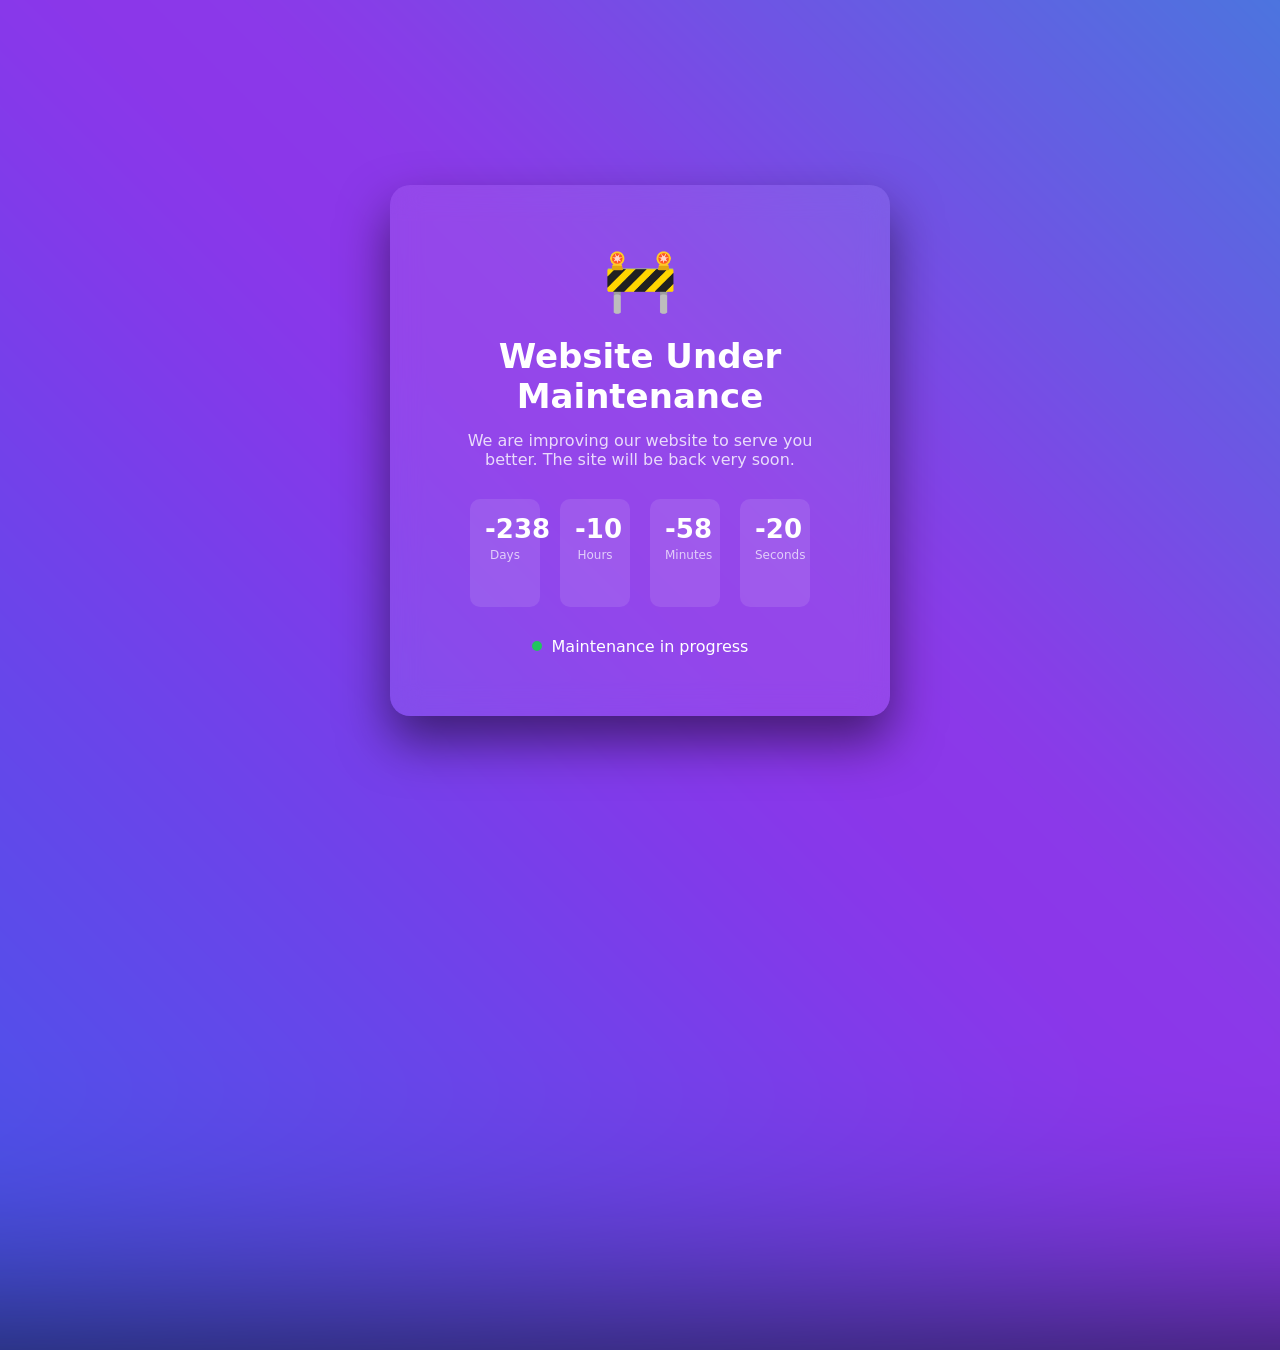
==== commit c6c390f3: "Maintenance added" ====
--- a/index.html
+++ b/index.html
@@ -1,431 +1,18 @@
 <!DOCTYPE html>
 <html lang="en">
+<head>
 
-<head>
-  <meta charset="UTF-8" />
-  <meta name="viewport" content="width=device-width, initial-scale=1.0" />
-  <title>Satwinder Singh Batra | Trusted Real Estate Consultant – Punjab</title>
-  <meta name="description"
-    content="Meet Satwinder Singh Batra, your trusted real estate advisor for Punjab. Genuine, ethical, and client-focused real estate services for buyers, sellers, investors, and NRIs worldwide." />
-  <link rel="stylesheet" href="style.css" />
+<meta charset="UTF-8">
+<meta name="viewport" content="width=device-width, initial-scale=1.0">
+
+<title>Website Under Maintenance</title>
+
 </head>
 
 <body>
 
-  <!-- ========== NAVBAR ========== -->
-  <nav class="navbar" id="navbar">
-    <div class="container">
-      <div class="logo-wrap">
-        <a href="#hero" class="logo">Satwinder Singh Batra <span>– SSB</span></a>
-        <span class="rera-badge">RERA # : PBRERA-SAS81-REA2344</span>
-      </div>
-      <ul class="nav-links" id="navLinks">
-        <li><a href="#hero">Home</a></li>
-        <li><a href="#about">About</a></li>
-        <li><a href="#services">Services</a></li>
-        <li><a href="#global">Global Reach</a></li>
-        <li><a href="#why">Why Us</a></li>
-        <li><a href="#contact">Contact</a></li>
-      </ul>
-      <button class="hamburger" id="hamburger" aria-label="Toggle menu">
-        <span></span><span></span><span></span>
-      </button>
-    </div>
-  </nav>
+<script src="index.js"></script>
 
-  <!-- ========== HERO ========== -->
-  <section class="hero" id="hero">
-    <div class="hero-bg"></div>
-    <div class="container">
-      <div class="hero-content">
-        <span class="hero-badge">Trusted Real Estate Consultant</span>
-        <h1>Your Property Partner in <span class="gold-text">Punjab</span> & Beyond</h1>
-        <p>With a unique blend of corporate precision and genuine care, Satwinder Singh Batra delivers excellence,
-          transparency, and personalized service in every real estate transaction.</p>
-        <div class="hero-btns">
-          <a href="#contact" class="btn btn-primary">
-            <svg width="18" height="18" viewBox="0 0 24 24" fill="none" stroke="currentColor" stroke-width="2">
-              <path
-                d="M22 16.92v3a2 2 0 0 1-2.18 2 19.79 19.79 0 0 1-8.63-3.07 19.5 19.5 0 0 1-6-6A19.79 19.79 0 0 1 2.12 4.18 2 2 0 0 1 4.11 2h3a2 2 0 0 1 2 1.72c.127.96.361 1.903.7 2.81a2 2 0 0 1-.45 2.11L8.09 9.91a16 16 0 0 0 6 6l1.27-1.27a2 2 0 0 1 2.11-.45c.907.339 1.85.573 2.81.7A2 2 0 0 1 22 16.92z" />
-            </svg>
-            Get Free Consultation
-          </a>
-          <a href="#about" class="btn btn-outline">Learn More</a>
-        </div>
-        <div class="hero-stats">
-          <div class="hero-stat">
-            <h3>500+</h3>
-            <p>Happy Clients</p>
-          </div>
-          <div class="hero-stat">
-            <h3>10+</h3>
-            <p>Years Experience</p>
-          </div>
-          <div class="hero-stat">
-            <h3>15+</h3>
-            <p>Countries Served</p>
-          </div>
-          <div class="hero-stat">
-            <h3>₹200Cr+</h3>
-            <p>Portfolio Value</p>
-          </div>
-        </div>
-      </div>
-    </div>
-  </section>
-
-  <!-- ========== ABOUT ========== -->
-  <section class="section about" id="about">
-    <div class="container">
-      <div class="about-grid">
-        <div class="about-image reveal">
-          <img src="Satvinder.png" alt="Satwinder Singh Batra - Real Estate Consultant" />
-        </div>
-        <div class="about-text reveal">
-          <h2>Meet <span class="gold-text">Satwinder Singh Batra</span></h2>
-          <p>In a field filled with uncertainty and challenges, Satwinder stands out for his genuineness and
-            client-first approach. With a strong background in Artificial Intelligence and Project Management, he blends
-            corporate-level precision with the human touch needed to guide clients in the ever-changing world of real
-            estate.</p>
-          <p>Over the years, Satwinder has earned the reputation of being a trustworthy consultant who treats each
-            client's investment as if it were his own. His journey from the corporate world into real estate has shaped
-            a unique style of operating — where integrity, accountability, and professionalism are never compromised.
-          </p>
-          <div class="about-highlights">
-            <div class="highlight-item">
-              <div class="highlight-icon">🎯</div>
-              <span>AI & Data-Driven Strategy</span>
-            </div>
-            <div class="highlight-item">
-              <div class="highlight-icon">📋</div>
-              <span>Project Management Expertise</span>
-            </div>
-            <div class="highlight-item">
-              <div class="highlight-icon">🤝</div>
-              <span>Client-First Philosophy</span>
-            </div>
-            <div class="highlight-item">
-              <div class="highlight-icon">🏆</div>
-              <span>Proven Track Record</span>
-            </div>
-          </div>
-        </div>
-      </div>
-    </div>
-  </section>
-
-  <!-- ========== SERVICES ========== -->
-  <section class="section services" id="services">
-    <div class="container">
-      <div class="section-header reveal">
-        <h2>End-to-End <span class="gold-text">Real Estate</span> Services</h2>
-        <p>Comprehensive guidance at every step — from finding the right property to after-sale support.</p>
-        <div class="divider"></div>
-      </div>
-      <div class="services-grid">
-
-        <div class="service-card reveal">
-          <div class="service-icon">🏠</div>
-          <h3>Property Search & Selection</h3>
-          <p>Handpicked properties curated to match your budget, preferences, location, and investment goals — saving
-            you time and effort.</p>
-        </div>
-
-        <div class="service-card reveal">
-          <div class="service-icon">📄</div>
-          <h3>Documentation & Legal</h3>
-          <p>Complete handling of ownership documents, title verification, sale deeds, NOCs, and all legal compliances
-            for a hassle-free transaction.</p>
-        </div>
-
-        <div class="service-card reveal">
-          <div class="service-icon">🏦</div>
-          <h3>Loan & Finance Assistance</h3>
-          <p>Expert guidance on home loans, mortgage options, and financial planning to ensure you get the best deals
-            from top banks and NBFCs.</p>
-        </div>
-
-        <div class="service-card reveal">
-          <div class="service-icon">💰</div>
-          <h3>Investment Advisory</h3>
-          <p>Data-driven investment strategies tailored for first-time buyers, seasoned investors, and NRIs looking to
-            grow their wealth in Punjab real estate.</p>
-        </div>
-
-        <div class="service-card reveal">
-          <div class="service-icon">🤝</div>
-          <h3>Negotiation & Deal Closure</h3>
-          <p>Skilled negotiation ensuring you get the best possible price and terms, with transparent communication
-            throughout the process.</p>
-        </div>
-
-        <div class="service-card reveal">
-          <div class="service-icon">🔧</div>
-          <h3>After-Sale Support</h3>
-          <p>Continued support post-purchase — property management, rental assistance, registry follow-ups, and
-            long-term portfolio management.</p>
-        </div>
-
-      </div>
-    </div>
-  </section>
-
-  <!-- ========== GLOBAL REACH ========== -->
-  <section class="section global" id="global">
-    <div class="container">
-      <div class="global-content">
-        <div class="global-text reveal">
-          <h2>Serving Clients <span class="gold-text">Across the Globe</span></h2>
-          <p>With a strong base in Punjab, Satwinder successfully manages real estate investment portfolios for clients
-            across India as well as abroad. His services are especially trusted by NRIs and global investors who seek a
-            reliable partner on the ground to protect and grow their hard-earned wealth.</p>
-          <div class="country-tags">
-            <span class="country-tag">🇮🇳 India</span>
-            <span class="country-tag">🇺🇸 USA</span>
-            <span class="country-tag">🇬🇧 United Kingdom</span>
-            <span class="country-tag">🇨🇦 Canada</span>
-            <span class="country-tag">🇦🇺 Australia</span>
-            <span class="country-tag">🇵🇭 Philippines</span>
-            <span class="country-tag">🇦🇪 UAE</span>
-            <span class="country-tag">🇸🇬 Singapore</span>
-            <span class="country-tag">🇳🇿 New Zealand</span>
-            <span class="country-tag">🌍 & More</span>
-          </div>
-        </div>
-        <div class="global-stats reveal">
-          <div class="g-stat">
-            <h3>15+</h3>
-            <p>Countries</p>
-          </div>
-          <div class="g-stat">
-            <h3>200+</h3>
-            <p>NRI Clients</p>
-          </div>
-          <div class="g-stat">
-            <h3>100%</h3>
-            <p>Transparency</p>
-          </div>
-          <div class="g-stat">
-            <h3>24/7</h3>
-            <p>Support</p>
-          </div>
-        </div>
-      </div>
-    </div>
-  </section>
-
-  <!-- ========== WHY CHOOSE US ========== -->
-  <section class="section why" id="why">
-    <div class="container">
-      <div class="section-header reveal">
-        <h2>Why Choose <span class="gold-text">Satwinder Singh Batra</span>?</h2>
-        <p>More than just a real estate agent — a long-term partner in your financial journey.</p>
-        <div class="divider"></div>
-      </div>
-      <div class="why-grid">
-
-        <div class="why-card reveal">
-          <span class="why-emoji">✅</span>
-          <h3>Genuine & Ethical</h3>
-          <p>A client-focused approach rooted in honesty and transparency. Your interests always come first.</p>
-        </div>
-
-        <div class="why-card reveal">
-          <span class="why-emoji">📊</span>
-          <h3>Corporate Efficiency</h3>
-          <p>Vast experience managing portfolios with the precision and discipline of corporate-level project
-            management.</p>
-        </div>
-
-        <div class="why-card reveal">
-          <span class="why-emoji">🌐</span>
-          <h3>Global Investor Management</h3>
-          <p>Trusted by NRIs and investors across continents for reliable, on-the-ground representation in Punjab.</p>
-        </div>
-
-        <div class="why-card reveal">
-          <span class="why-emoji">🔄</span>
-          <h3>End-to-End Services</h3>
-          <p>From property search to after-sale support — every detail managed flawlessly, tailored to your needs.</p>
-        </div>
-
-        <div class="why-card reveal">
-          <span class="why-emoji">⭐</span>
-          <h3>Proven Track Record</h3>
-          <p>A portfolio of satisfied clients across continents who trust Satwinder with their most valuable
-            investments.</p>
-        </div>
-
-      </div>
-    </div>
-  </section>
-
-  <!-- ========== CONTACT ========== -->
-  <section class="section contact" id="contact">
-    <div class="container">
-      <div class="contact-grid">
-
-        <!-- Info Column -->
-        <div class="contact-info reveal">
-          <h2>Get In <span class="gold-text">Touch</span></h2>
-          <p>Have a question, need guidance, or ready to start your real estate journey? Reach out and Satwinder will
-            personally get back to you.</p>
-
-          <div class="info-item">
-            <div class="info-icon">📍</div>
-            <div>
-              <h4>Location</h4>
-              <p>Punjab, India</p>
-            </div>
-          </div>
-
-          <div class="info-item">
-            <div class="info-icon">📧</div>
-            <div>
-              <h4>Email</h4>
-              <p>batrasatvinder@gmail.com</p>
-            </div>
-          </div>
-
-          <div class="info-item">
-            <div class="info-icon">📞</div>
-            <div>
-              <h4>Phone / WhatsApp</h4>
-              <p><a href="tel:+919999048893">+91-9999048893</a></p>
-            </div>
-          </div>
-
-          <div class="info-item">
-            <div class="info-icon">🕐</div>
-            <div>
-              <h4>Availability</h4>
-              <p>Mon – Sat, 9:00 AM – 7:00 PM IST</p>
-            </div>
-          </div>
-        </div>
-
-        <!-- Form Column -->
-        <div class="contact-form-wrapper reveal">
-          <h3>Send Your <span class="gold-text">Query</span></h3>
-          <form id="contactForm">
-            <div class="form-row">
-              <div class="form-group">
-                <label for="name">Full Name *</label>
-                <input type="text" id="name" name="name" placeholder="Your full name" required />
-              </div>
-              <div class="form-group">
-                <label for="email">Email Address *</label>
-                <input type="email" id="email" name="email" placeholder="your@email.com" required />
-              </div>
-            </div>
-            <div class="form-row">
-              <div class="form-group">
-                <label for="phone">Phone Number</label>
-                <div class="phone-input-wrap">
-                  <!-- change 1 -->
-                  <span class="phone-prefix">+91</span>
-                  <input type="tel" id="phone" name="phone" placeholder="XXXXX XXXXX" />
-                </div>
-              </div>
-              <div class="form-group">
-                <label for="subject">Subject *</label>
-                <select id="subject" name="subject" required>
-                  <option value="" disabled selected>Select a subject</option>
-                  <option value="Buy Property">Buy Property</option>
-                  <option value="Sell Property">Sell Property</option>
-                  <option value="Investment Advisory">Investment Advisory</option>
-                  <option value="NRI Services">NRI Services</option>
-                  <option value="Loan Assistance">Loan Assistance</option>
-                  <option value="Other Query">Other Query</option>
-                </select>
-              </div>
-            </div>
-            <div class="form-group">
-              <label for="message">Your Message *</label>
-              <textarea id="message" name="message" placeholder="Tell us about your requirement..." required></textarea>
-            </div>
-            <button type="submit" class="btn btn-primary form-submit">
-              <svg width="18" height="18" viewBox="0 0 24 24" fill="none" stroke="currentColor" stroke-width="2">
-                <line x1="22" y1="2" x2="11" y2="13" />
-                <polygon points="22 2 15 22 11 13 2 9 22 2" />
-              </svg>
-              Send Query
-            </button>
-          </form>
-          <div class="form-success" id="formSuccess">
-            <div class="checkmark">✅</div>
-            <h3>Query Sent Successfully!</h3>
-            <p>Thank you for reaching out. Satwinder will get back to you within 24 hours.</p>
-          </div>
-        </div>
-
-      </div>
-    </div>
-  </section>
-
-  <!-- ========== FOOTER ========== -->
-  <footer class="footer">
-    <div class="container">
-      <div class="footer-grid">
-        <div class="footer-brand">
-          <div class="logo">Satwinder Singh Batra <span>– SSB</span></div>
-          <p>Your trusted real estate partner in Punjab. Genuine, ethical, and committed to delivering excellence in
-            every transaction.</p>
-        </div>
-        <div>
-          <h4>Quick Links</h4>
-          <ul class="footer-links">
-            <li><a href="#hero">Home</a></li>
-            <li><a href="#about">About</a></li>
-            <li><a href="#services">Services</a></li>
-            <li><a href="#global">Global Reach</a></li>
-            <li><a href="#contact">Contact</a></li>
-          </ul>
-        </div>
-        <div>
-          <h4>Services</h4>
-          <ul class="footer-links">
-            <li><a href="#services">Property Search</a></li>
-            <li><a href="#services">Legal Documentation</a></li>
-            <li><a href="#services">Loan Assistance</a></li>
-            <li><a href="#services">Investment Advisory</a></li>
-            <li><a href="#services">NRI Services</a></li>
-          </ul>
-        </div>
-      </div>
-      <div class="footer-bottom">
-        <p>&copy; 2026 Satwinder Singh Batra. All rights reserved.</p>
-        <div class="social-links">
-          <a href="https://www.instagram.com/satwinder_realestate_conslt/" aria-label="Instagram" target="_blank"
-            rel="noopener">
-            <svg xmlns="http://www.w3.org/2000/svg" viewBox="0 0 24 24" width="20" height="20" fill="currentColor">
-              <path
-                d="M12 2.163c3.204 0 3.584.012 4.85.07 3.252.148 4.771 1.691 4.919 4.919.058 1.265.069 1.645.069 4.849 0 3.205-.012 3.584-.069 4.849-.149 3.225-1.664 4.771-4.919 4.919-1.266.058-1.644.07-4.85.07-3.204 0-3.584-.012-4.849-.07-3.26-.149-4.771-1.699-4.919-4.92-.058-1.265-.07-1.644-.07-4.849 0-3.204.013-3.583.07-4.849.149-3.227 1.664-4.771 4.919-4.919 1.266-.057 1.645-.069 4.849-.069zm0-2.163c-3.259 0-3.667.014-4.947.072-4.358.2-6.78 2.618-6.98 6.98-.059 1.281-.073 1.689-.073 4.948 0 3.259.014 3.668.072 4.948.2 4.358 2.618 6.78 6.98 6.98 1.281.058 1.689.072 4.948.072 3.259 0 3.668-.014 4.948-.072 4.354-.2 6.782-2.618 6.979-6.98.059-1.28.073-1.689.073-4.948 0-3.259-.014-3.667-.072-4.947-.196-4.354-2.617-6.78-6.979-6.98-1.281-.059-1.69-.073-4.949-.073zm0 5.838c-3.403 0-6.162 2.759-6.162 6.162s2.759 6.163 6.162 6.163 6.162-2.759 6.162-6.163c0-3.403-2.759-6.162-6.162-6.162zm0 10.162c-2.209 0-4-1.79-4-4 0-2.209 1.791-4 4-4s4 1.791 4 4c0 2.21-1.791 4-4 4zm6.406-11.845c-.796 0-1.441.645-1.441 1.44s.645 1.44 1.441 1.44c.795 0 1.439-.645 1.439-1.44s-.644-1.44-1.439-1.44z" />
-            </svg>
-          </a>
-        </div>
-      </div>
-    </div>
-  </footer>
-
-  <!-- ========== STICKY WHATSAPP BUTTON ========== -->
-  <!-- <a href="https://wa.me/919999048893?text=Hi%20Satwinder%2C%20I%20am%20interested%20in%20your%20real%20estate%20services."
-    class="whatsapp-btn" target="_blank" rel="noopener" aria-label="Chat on WhatsApp" id="whatsappBtn">
-    <svg viewBox="0 0 32 32" xmlns="http://www.w3.org/2000/svg">
-      <path
-        d="M16.004 0C7.165 0 .002 7.163.002 16c0 2.822.736 5.578 2.137 8.012L.014 32l8.204-2.1A15.93 15.93 0 0 0 16.004 32C24.837 32 32 24.837 32 16S24.837 0 16.004 0zm0 29.32a13.28 13.28 0 0 1-7.16-2.085l-.514-.305-4.863 1.245 1.295-4.733-.335-.534A13.27 13.27 0 0 1 2.68 16c0-7.348 5.976-13.32 13.324-13.32S29.32 8.652 29.32 16s-5.968 13.32-13.316 13.32zm7.308-9.973c-.4-.2-2.367-1.168-2.733-1.3-.367-.134-.633-.2-.9.2-.267.4-1.033 1.3-1.267 1.567-.233.267-.467.3-.867.1-.4-.2-1.687-.622-3.214-1.983-1.188-1.06-1.99-2.37-2.223-2.77-.233-.4-.025-.616.175-.815.18-.18.4-.467.6-.7.2-.233.267-.4.4-.667.133-.267.067-.5-.033-.7-.1-.2-.9-2.167-1.233-2.967-.325-.78-.655-.674-.9-.687l-.767-.013c-.267 0-.7.1-1.067.5-.367.4-1.4 1.367-1.4 3.334s1.433 3.867 1.633 4.133c.2.267 2.82 4.307 6.833 6.04.955.412 1.7.658 2.28.843.958.305 1.83.262 2.52.159.77-.115 2.367-.968 2.7-1.902.333-.934.333-1.734.233-1.902-.1-.167-.367-.267-.767-.467z" />
-    </svg>
-  </a> -->
-
-  <a href="https://api.whatsapp.com/send?phone=919999048893&text=Hi%20Satwinder%2C%20I%20am%20interested%20in%20your%20real%20estate%20services."
-    class="whatsapp-btn" target="_blank" rel="noopener" aria-label="Chat on WhatsApp" id="whatsappBtn">
-    <svg viewBox="0 0 32 32" xmlns="http://www.w3.org/2000/svg">
-      <path
-        d="M16.004 0C7.165 0 .002 7.163.002 16c0 2.822.736 5.578 2.137 8.012L.014 32l8.204-2.1A15.93 15.93 0 0 0 16.004 32C24.837 32 32 24.837 32 16S24.837 0 16.004 0zm0 29.32a13.28 13.28 0 0 1-7.16-2.085l-.514-.305-4.863 1.245 1.295-4.733-.335-.534A13.27 13.27 0 0 1 2.68 16c0-7.348 5.976-13.32 13.324-13.32S29.32 8.652 29.32 16s-5.968 13.32-13.316 13.32zm7.308-9.973c-.4-.2-2.367-1.168-2.733-1.3-.367-.134-.633-.2-.9.2-.267.4-1.033 1.3-1.267 1.567-.233.267-.467.3-.867.1-.4-.2-1.687-.622-3.214-1.983-1.188-1.06-1.99-2.37-2.223-2.77-.233-.4-.025-.616.175-.815.18-.18.4-.467.6-.7.2-.233.267-.4.4-.667.133-.267.067-.5-.033-.7-.1-.2-.9-2.167-1.233-2.967-.325-.78-.655-.674-.9-.687l-.767-.013c-.267 0-.7.1-1.067.5-.367.4-1.4 1.367-1.4 3.334s1.433 3.867 1.633 4.133c.2.267 2.82 4.307 6.833 6.04.955.412 1.7.658 2.28.843.958.305 1.83.262 2.52.159.77-.115 2.367-.968 2.7-1.902.333-.934.333-1.734.233-1.902-.1-.167-.367-.267-.767-.467z" />
-    </svg>
-  </a>
-
-  <script src="script.js"></script>
 </body>
 
 </html>
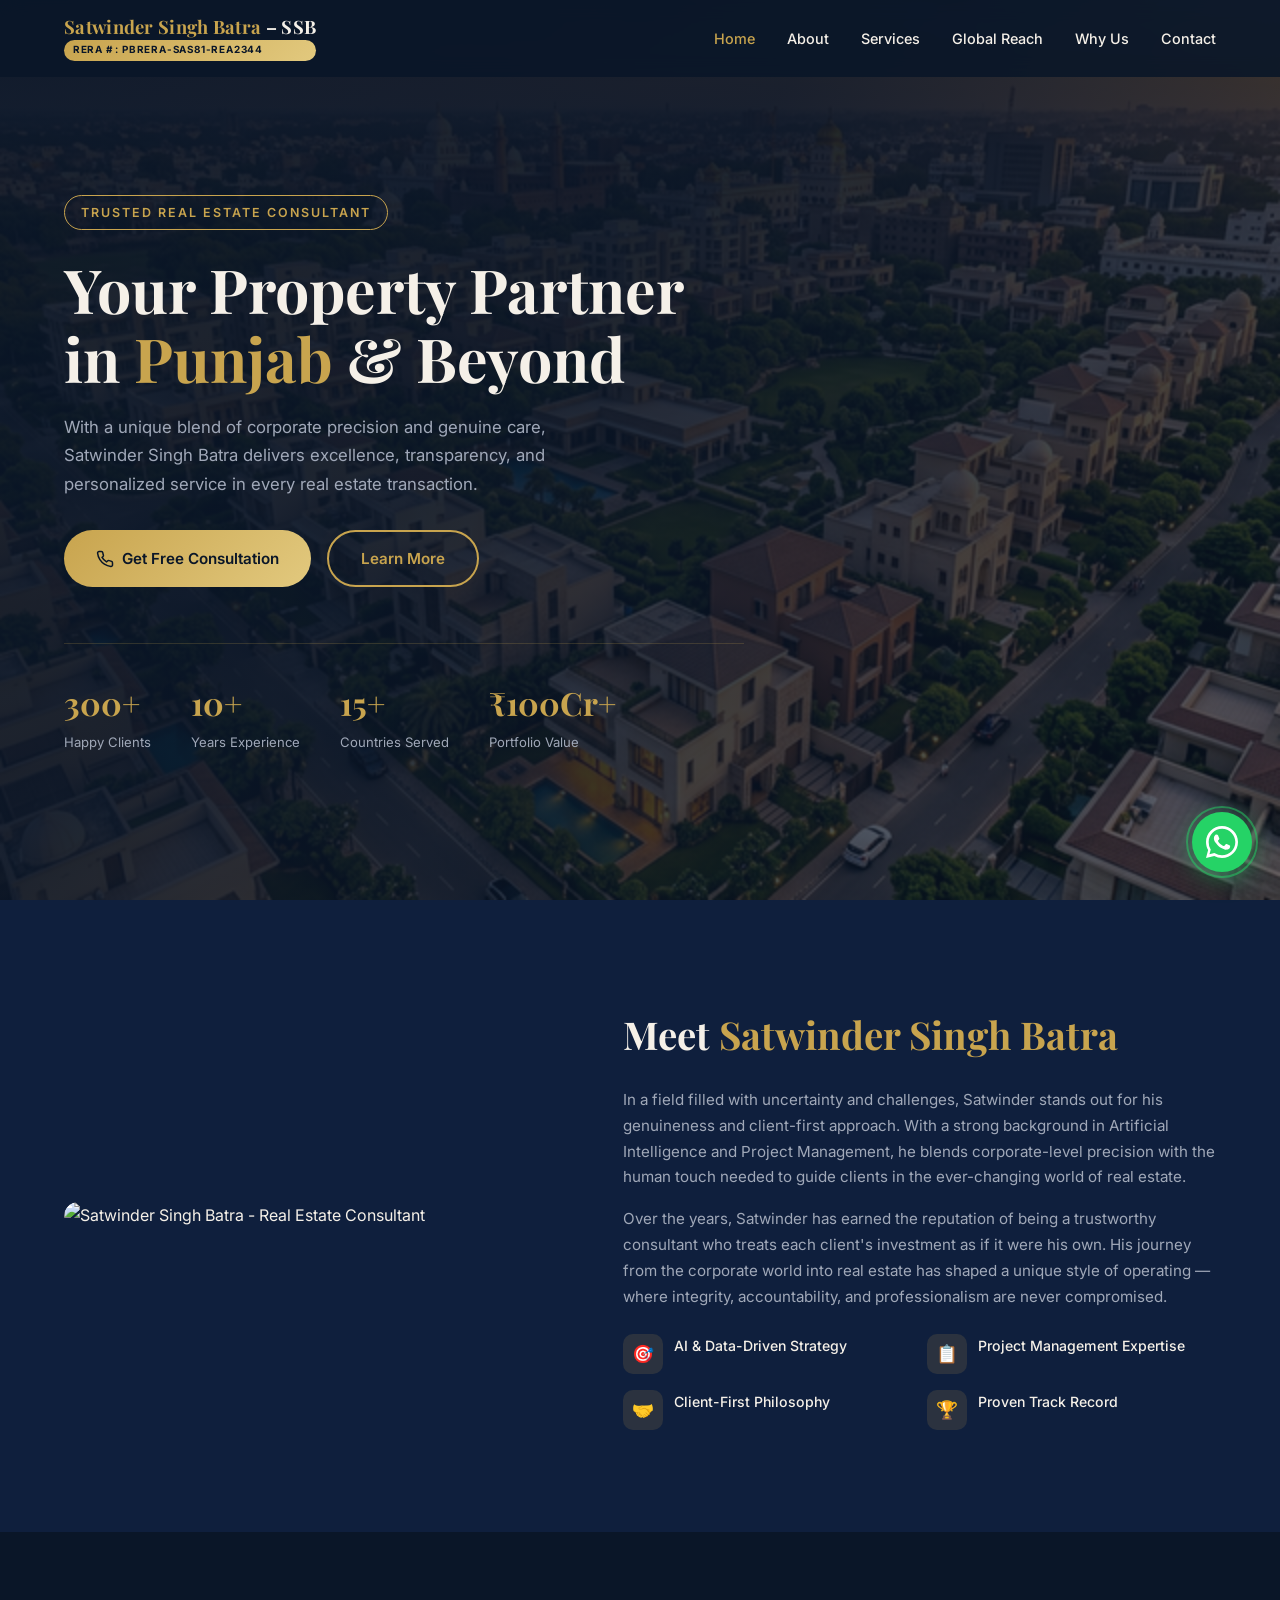
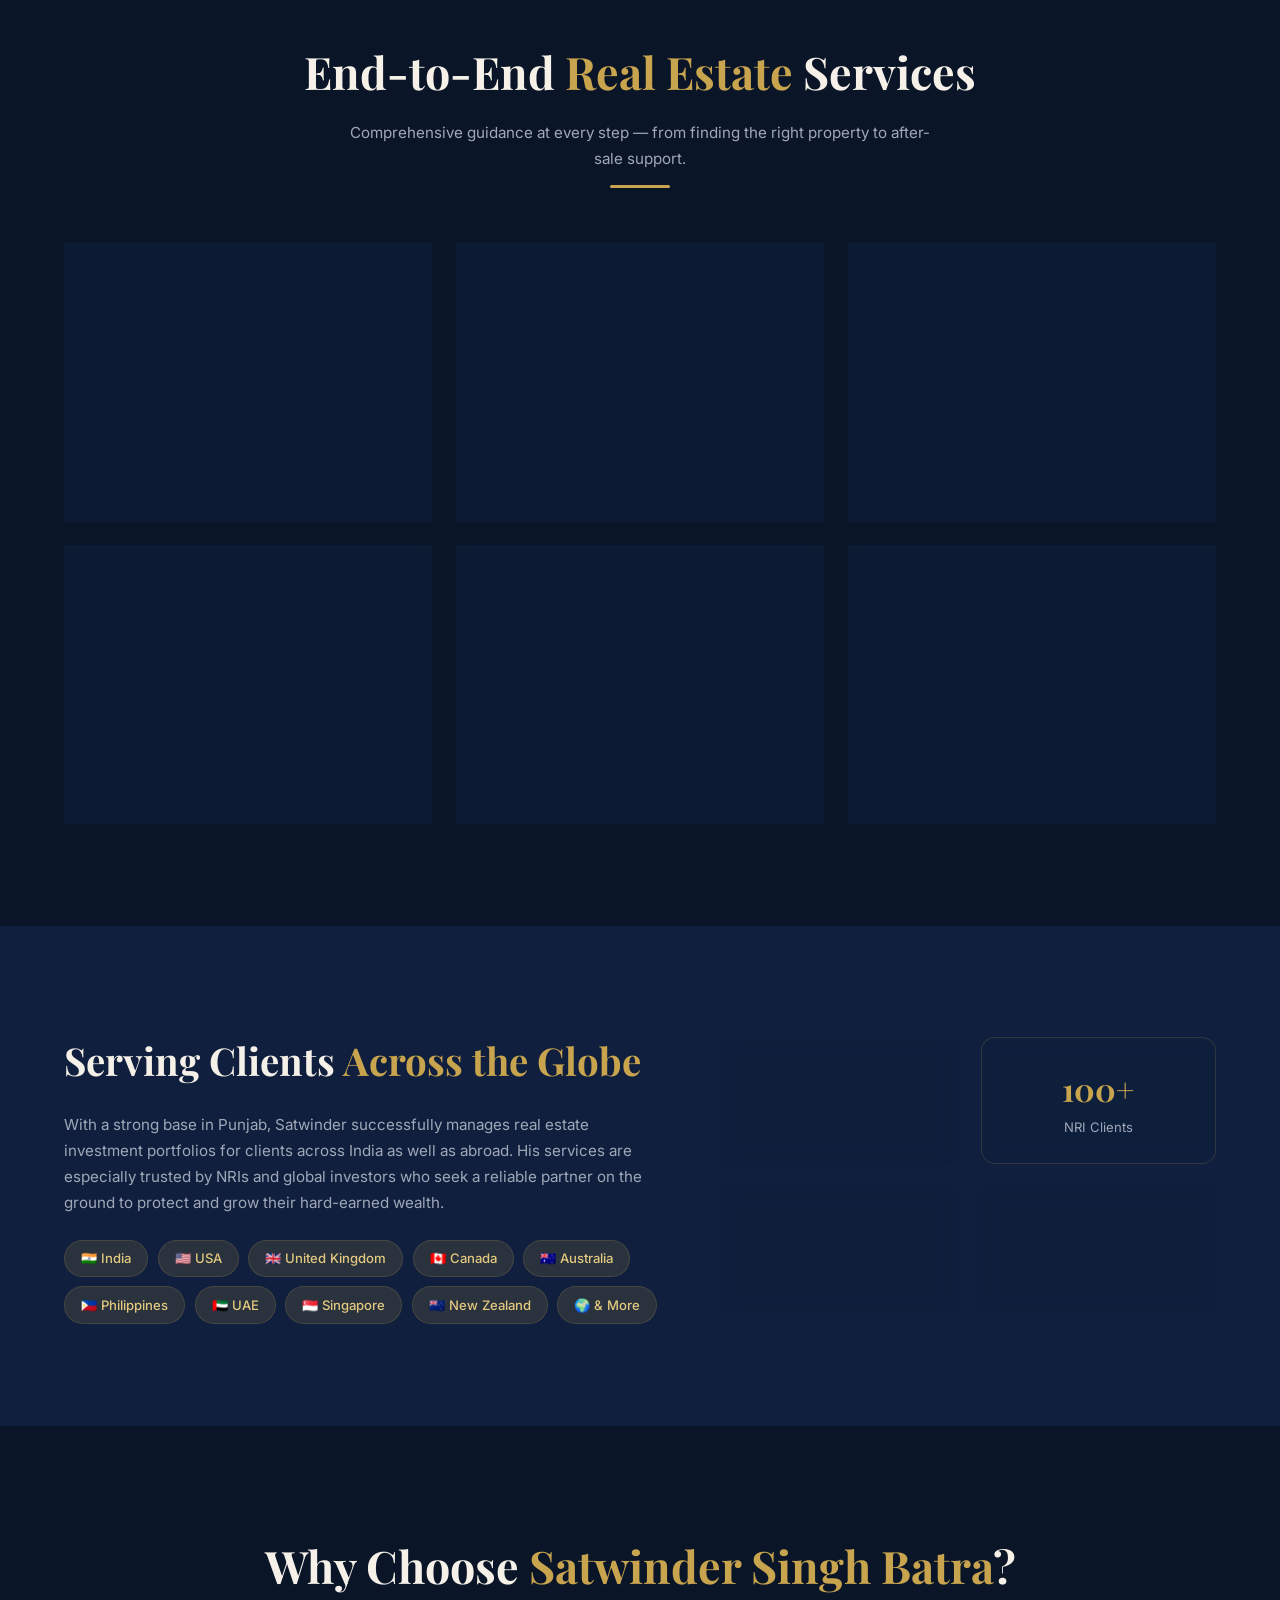
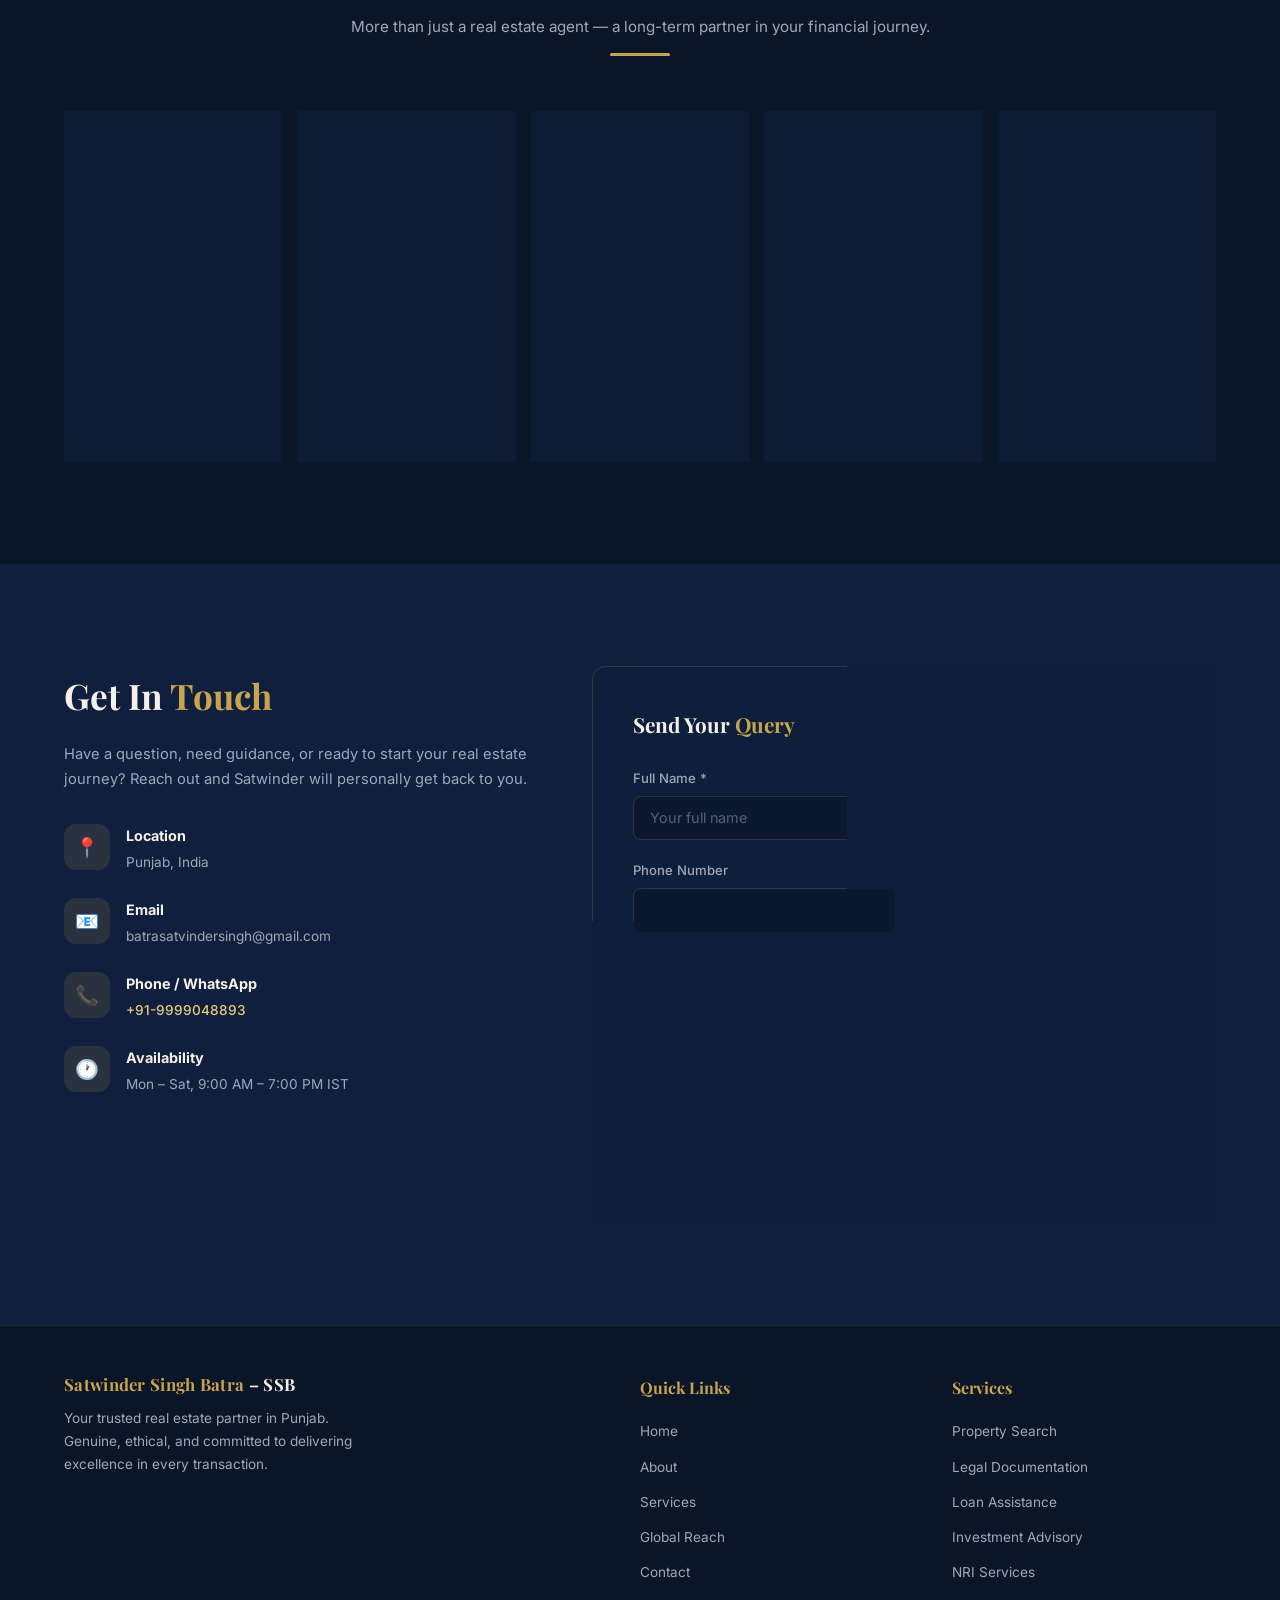
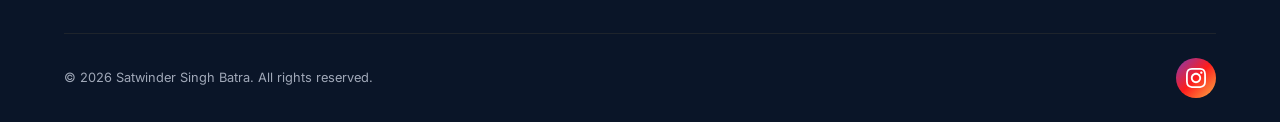
==== commit 92a21d59: "maintenance removed" ====
--- a/index.html
+++ b/index.html
@@ -1,18 +1,431 @@
 <!DOCTYPE html>
 <html lang="en">
+
 <head>
-
-<meta charset="UTF-8">
-<meta name="viewport" content="width=device-width, initial-scale=1.0">
-
-<title>Website Under Maintenance</title>
-
+  <meta charset="UTF-8" />
+  <meta name="viewport" content="width=device-width, initial-scale=1.0" />
+  <title>Satwinder Singh Batra | Trusted Real Estate Consultant – Punjab</title>
+  <meta name="description"
+    content="Meet Satwinder Singh Batra, your trusted real estate advisor for Punjab. Genuine, ethical, and client-focused real estate services for buyers, sellers, investors, and NRIs worldwide." />
+  <link rel="stylesheet" href="style.css" />
 </head>
 
 <body>
 
-<script src="index.js"></script>
-
+  <!-- ========== NAVBAR ========== -->
+  <nav class="navbar" id="navbar">
+    <div class="container">
+      <div class="logo-wrap">
+        <a href="#hero" class="logo">Satwinder Singh Batra <span>– SSB</span></a>
+        <span class="rera-badge">RERA # : PBRERA-SAS81-REA2344</span>
+      </div>
+      <ul class="nav-links" id="navLinks">
+        <li><a href="#hero">Home</a></li>
+        <li><a href="#about">About</a></li>
+        <li><a href="#services">Services</a></li>
+        <li><a href="#global">Global Reach</a></li>
+        <li><a href="#why">Why Us</a></li>
+        <li><a href="#contact">Contact</a></li>
+      </ul>
+      <button class="hamburger" id="hamburger" aria-label="Toggle menu">
+        <span></span><span></span><span></span>
+      </button>
+    </div>
+  </nav>
+
+  <!-- ========== HERO ========== -->
+  <section class="hero" id="hero">
+    <div class="hero-bg"></div>
+    <div class="container">
+      <div class="hero-content">
+        <span class="hero-badge">Trusted Real Estate Consultant</span>
+        <h1>Your Property Partner in <span class="gold-text">Punjab</span> & Beyond</h1>
+        <p>With a unique blend of corporate precision and genuine care, Satwinder Singh Batra delivers excellence,
+          transparency, and personalized service in every real estate transaction.</p>
+        <div class="hero-btns">
+          <a href="#contact" class="btn btn-primary">
+            <svg width="18" height="18" viewBox="0 0 24 24" fill="none" stroke="currentColor" stroke-width="2">
+              <path
+                d="M22 16.92v3a2 2 0 0 1-2.18 2 19.79 19.79 0 0 1-8.63-3.07 19.5 19.5 0 0 1-6-6A19.79 19.79 0 0 1 2.12 4.18 2 2 0 0 1 4.11 2h3a2 2 0 0 1 2 1.72c.127.96.361 1.903.7 2.81a2 2 0 0 1-.45 2.11L8.09 9.91a16 16 0 0 0 6 6l1.27-1.27a2 2 0 0 1 2.11-.45c.907.339 1.85.573 2.81.7A2 2 0 0 1 22 16.92z" />
+            </svg>
+            Get Free Consultation
+          </a>
+          <a href="#about" class="btn btn-outline">Learn More</a>
+        </div>
+        <div class="hero-stats">
+          <div class="hero-stat">
+            <h3>300+</h3>
+            <p>Happy Clients</p>
+          </div>
+          <div class="hero-stat">
+            <h3>10+</h3>
+            <p>Years Experience</p>
+          </div>
+          <div class="hero-stat">
+            <h3>15+</h3>
+            <p>Countries Served</p>
+          </div>
+          <div class="hero-stat">
+            <h3>₹100Cr+</h3>
+            <p>Portfolio Value</p>
+          </div>
+        </div>
+      </div>
+    </div>
+  </section>
+
+  <!-- ========== ABOUT ========== -->
+  <section class="section about" id="about">
+    <div class="container">
+      <div class="about-grid">
+        <div class="about-image reveal">
+          <img src="Satvinder.png" alt="Satwinder Singh Batra - Real Estate Consultant" />
+        </div>
+        <div class="about-text reveal">
+          <h2>Meet <span class="gold-text">Satwinder Singh Batra</span></h2>
+          <p>In a field filled with uncertainty and challenges, Satwinder stands out for his genuineness and
+            client-first approach. With a strong background in Artificial Intelligence and Project Management, he blends
+            corporate-level precision with the human touch needed to guide clients in the ever-changing world of real
+            estate.</p>
+          <p>Over the years, Satwinder has earned the reputation of being a trustworthy consultant who treats each
+            client's investment as if it were his own. His journey from the corporate world into real estate has shaped
+            a unique style of operating — where integrity, accountability, and professionalism are never compromised.
+          </p>
+          <div class="about-highlights">
+            <div class="highlight-item">
+              <div class="highlight-icon">🎯</div>
+              <span>AI & Data-Driven Strategy</span>
+            </div>
+            <div class="highlight-item">
+              <div class="highlight-icon">📋</div>
+              <span>Project Management Expertise</span>
+            </div>
+            <div class="highlight-item">
+              <div class="highlight-icon">🤝</div>
+              <span>Client-First Philosophy</span>
+            </div>
+            <div class="highlight-item">
+              <div class="highlight-icon">🏆</div>
+              <span>Proven Track Record</span>
+            </div>
+          </div>
+        </div>
+      </div>
+    </div>
+  </section>
+
+  <!-- ========== SERVICES ========== -->
+  <section class="section services" id="services">
+    <div class="container">
+      <div class="section-header reveal">
+        <h2>End-to-End <span class="gold-text">Real Estate</span> Services</h2>
+        <p>Comprehensive guidance at every step — from finding the right property to after-sale support.</p>
+        <div class="divider"></div>
+      </div>
+      <div class="services-grid">
+
+        <div class="service-card reveal">
+          <div class="service-icon">🏠</div>
+          <h3>Property Search & Selection</h3>
+          <p>Handpicked properties curated to match your budget, preferences, location, and investment goals — saving
+            you time and effort.</p>
+        </div>
+
+        <div class="service-card reveal">
+          <div class="service-icon">📄</div>
+          <h3>Documentation & Legal</h3>
+          <p>Complete handling of ownership documents, title verification, sale deeds, NOCs, and all legal compliances
+            for a hassle-free transaction.</p>
+        </div>
+
+        <div class="service-card reveal">
+          <div class="service-icon">🏦</div>
+          <h3>Loan & Finance Assistance</h3>
+          <p>Expert guidance on home loans, mortgage options, and financial planning to ensure you get the best deals
+            from top banks and NBFCs.</p>
+        </div>
+
+        <div class="service-card reveal">
+          <div class="service-icon">💰</div>
+          <h3>Investment Advisory</h3>
+          <p>Data-driven investment strategies tailored for first-time buyers, seasoned investors, and NRIs looking to
+            grow their wealth in Punjab real estate.</p>
+        </div>
+
+        <div class="service-card reveal">
+          <div class="service-icon">🤝</div>
+          <h3>Negotiation & Deal Closure</h3>
+          <p>Skilled negotiation ensuring you get the best possible price and terms, with transparent communication
+            throughout the process.</p>
+        </div>
+
+        <div class="service-card reveal">
+          <div class="service-icon">🔧</div>
+          <h3>After-Sale Support</h3>
+          <p>Continued support post-purchase — property management, rental assistance, registry follow-ups, and
+            long-term portfolio management.</p>
+        </div>
+
+      </div>
+    </div>
+  </section>
+
+  <!-- ========== GLOBAL REACH ========== -->
+  <section class="section global" id="global">
+    <div class="container">
+      <div class="global-content">
+        <div class="global-text reveal">
+          <h2>Serving Clients <span class="gold-text">Across the Globe</span></h2>
+          <p>With a strong base in Punjab, Satwinder successfully manages real estate investment portfolios for clients
+            across India as well as abroad. His services are especially trusted by NRIs and global investors who seek a
+            reliable partner on the ground to protect and grow their hard-earned wealth.</p>
+          <div class="country-tags">
+            <span class="country-tag">🇮🇳 India</span>
+            <span class="country-tag">🇺🇸 USA</span>
+            <span class="country-tag">🇬🇧 United Kingdom</span>
+            <span class="country-tag">🇨🇦 Canada</span>
+            <span class="country-tag">🇦🇺 Australia</span>
+            <span class="country-tag">🇵🇭 Philippines</span>
+            <span class="country-tag">🇦🇪 UAE</span>
+            <span class="country-tag">🇸🇬 Singapore</span>
+            <span class="country-tag">🇳🇿 New Zealand</span>
+            <span class="country-tag">🌍 & More</span>
+          </div>
+        </div>
+        <div class="global-stats reveal">
+          <div class="g-stat">
+            <h3>15+</h3>
+            <p>Countries</p>
+          </div>
+          <div class="g-stat">
+            <h3>100+</h3>
+            <p>NRI Clients</p>
+          </div>
+          <div class="g-stat">
+            <h3>100%</h3>
+            <p>Transparency</p>
+          </div>
+          <div class="g-stat">
+            <h3>24/7</h3>
+            <p>Support</p>
+          </div>
+        </div>
+      </div>
+    </div>
+  </section>
+
+  <!-- ========== WHY CHOOSE US ========== -->
+  <section class="section why" id="why">
+    <div class="container">
+      <div class="section-header reveal">
+        <h2>Why Choose <span class="gold-text">Satwinder Singh Batra</span>?</h2>
+        <p>More than just a real estate agent — a long-term partner in your financial journey.</p>
+        <div class="divider"></div>
+      </div>
+      <div class="why-grid">
+
+        <div class="why-card reveal">
+          <span class="why-emoji">✅</span>
+          <h3>Genuine & Ethical</h3>
+          <p>A client-focused approach rooted in honesty and transparency. Your interests always come first.</p>
+        </div>
+
+        <div class="why-card reveal">
+          <span class="why-emoji">📊</span>
+          <h3>Corporate Efficiency</h3>
+          <p>Vast experience managing portfolios with the precision and discipline of corporate-level project
+            management.</p>
+        </div>
+
+        <div class="why-card reveal">
+          <span class="why-emoji">🌐</span>
+          <h3>Global Investor Management</h3>
+          <p>Trusted by NRIs and investors across continents for reliable, on-the-ground representation in Punjab.</p>
+        </div>
+
+        <div class="why-card reveal">
+          <span class="why-emoji">🔄</span>
+          <h3>End-to-End Services</h3>
+          <p>From property search to after-sale support — every detail managed flawlessly, tailored to your needs.</p>
+        </div>
+
+        <div class="why-card reveal">
+          <span class="why-emoji">⭐</span>
+          <h3>Proven Track Record</h3>
+          <p>A portfolio of satisfied clients across continents who trust Satwinder with their most valuable
+            investments.</p>
+        </div>
+
+      </div>
+    </div>
+  </section>
+
+  <!-- ========== CONTACT ========== -->
+  <section class="section contact" id="contact">
+    <div class="container">
+      <div class="contact-grid">
+
+        <!-- Info Column -->
+        <div class="contact-info reveal">
+          <h2>Get In <span class="gold-text">Touch</span></h2>
+          <p>Have a question, need guidance, or ready to start your real estate journey? Reach out and Satwinder will
+            personally get back to you.</p>
+
+          <div class="info-item">
+            <div class="info-icon">📍</div>
+            <div>
+              <h4>Location</h4>
+              <p>Punjab, India</p>
+            </div>
+          </div>
+
+          <div class="info-item">
+            <div class="info-icon">📧</div>
+            <div>
+              <h4>Email</h4>
+              <p>batrasatvindersingh@gmail.com</p>
+            </div>
+          </div>
+
+          <div class="info-item">
+            <div class="info-icon">📞</div>
+            <div>
+              <h4>Phone / WhatsApp</h4>
+              <p><a href="tel:+919999048893">+91-9999048893</a></p>
+            </div>
+          </div>
+
+          <div class="info-item">
+            <div class="info-icon">🕐</div>
+            <div>
+              <h4>Availability</h4>
+              <p>Mon – Sat, 9:00 AM – 7:00 PM IST</p>
+            </div>
+          </div>
+        </div>
+
+        <!-- Form Column -->
+        <div class="contact-form-wrapper reveal">
+          <h3>Send Your <span class="gold-text">Query</span></h3>
+          <form id="contactForm">
+            <div class="form-row">
+              <div class="form-group">
+                <label for="name">Full Name *</label>
+                <input type="text" id="name" name="name" placeholder="Your full name" required />
+              </div>
+              <div class="form-group">
+                <label for="email">Email Address *</label>
+                <input type="email" id="email" name="email" placeholder="your@email.com" required />
+              </div>
+            </div>
+            <div class="form-row">
+              <div class="form-group">
+                <label for="phone">Phone Number</label>
+                <div class="phone-input-wrap">
+                  <!-- change 1 -->
+                  <span class="phone-prefix">+91</span>
+                  <input type="tel" id="phone" name="phone" placeholder="XXXXX XXXXX" />
+                </div>
+              </div>
+              <div class="form-group">
+                <label for="subject">Subject *</label>
+                <select id="subject" name="subject" required>
+                  <option value="" disabled selected>Select a subject</option>
+                  <option value="Buy Property">Buy Property</option>
+                  <option value="Sell Property">Sell Property</option>
+                  <option value="Investment Advisory">Investment Advisory</option>
+                  <option value="NRI Services">NRI Services</option>
+                  <option value="Loan Assistance">Loan Assistance</option>
+                  <option value="Other Query">Other Query</option>
+                </select>
+              </div>
+            </div>
+            <div class="form-group">
+              <label for="message">Your Message *</label>
+              <textarea id="message" name="message" placeholder="Tell us about your requirement..." required></textarea>
+            </div>
+            <button type="submit" class="btn btn-primary form-submit">
+              <svg width="18" height="18" viewBox="0 0 24 24" fill="none" stroke="currentColor" stroke-width="2">
+                <line x1="22" y1="2" x2="11" y2="13" />
+                <polygon points="22 2 15 22 11 13 2 9 22 2" />
+              </svg>
+              Send Query
+            </button>
+          </form>
+          <div class="form-success" id="formSuccess">
+            <div class="checkmark">✅</div>
+            <h3>Query Sent Successfully!</h3>
+            <p>Thank you for reaching out. Satwinder will get back to you within 24 hours.</p>
+          </div>
+        </div>
+
+      </div>
+    </div>
+  </section>
+
+  <!-- ========== FOOTER ========== -->
+  <footer class="footer">
+    <div class="container">
+      <div class="footer-grid">
+        <div class="footer-brand">
+          <div class="logo">Satwinder Singh Batra <span>– SSB</span></div>
+          <p>Your trusted real estate partner in Punjab. Genuine, ethical, and committed to delivering excellence in
+            every transaction.</p>
+        </div>
+        <div>
+          <h4>Quick Links</h4>
+          <ul class="footer-links">
+            <li><a href="#hero">Home</a></li>
+            <li><a href="#about">About</a></li>
+            <li><a href="#services">Services</a></li>
+            <li><a href="#global">Global Reach</a></li>
+            <li><a href="#contact">Contact</a></li>
+          </ul>
+        </div>
+        <div>
+          <h4>Services</h4>
+          <ul class="footer-links">
+            <li><a href="#services">Property Search</a></li>
+            <li><a href="#services">Legal Documentation</a></li>
+            <li><a href="#services">Loan Assistance</a></li>
+            <li><a href="#services">Investment Advisory</a></li>
+            <li><a href="#services">NRI Services</a></li>
+          </ul>
+        </div>
+      </div>
+      <div class="footer-bottom">
+        <p>&copy; 2026 Satwinder Singh Batra. All rights reserved.</p>
+        <div class="social-links">
+          <a href="https://www.instagram.com/satwinder_realestate_conslt/" aria-label="Instagram" target="_blank"
+            rel="noopener">
+            <svg xmlns="http://www.w3.org/2000/svg" viewBox="0 0 24 24" width="20" height="20" fill="currentColor">
+              <path
+                d="M12 2.163c3.204 0 3.584.012 4.85.07 3.252.148 4.771 1.691 4.919 4.919.058 1.265.069 1.645.069 4.849 0 3.205-.012 3.584-.069 4.849-.149 3.225-1.664 4.771-4.919 4.919-1.266.058-1.644.07-4.85.07-3.204 0-3.584-.012-4.849-.07-3.26-.149-4.771-1.699-4.919-4.92-.058-1.265-.07-1.644-.07-4.849 0-3.204.013-3.583.07-4.849.149-3.227 1.664-4.771 4.919-4.919 1.266-.057 1.645-.069 4.849-.069zm0-2.163c-3.259 0-3.667.014-4.947.072-4.358.2-6.78 2.618-6.98 6.98-.059 1.281-.073 1.689-.073 4.948 0 3.259.014 3.668.072 4.948.2 4.358 2.618 6.78 6.98 6.98 1.281.058 1.689.072 4.948.072 3.259 0 3.668-.014 4.948-.072 4.354-.2 6.782-2.618 6.979-6.98.059-1.28.073-1.689.073-4.948 0-3.259-.014-3.667-.072-4.947-.196-4.354-2.617-6.78-6.979-6.98-1.281-.059-1.69-.073-4.949-.073zm0 5.838c-3.403 0-6.162 2.759-6.162 6.162s2.759 6.163 6.162 6.163 6.162-2.759 6.162-6.163c0-3.403-2.759-6.162-6.162-6.162zm0 10.162c-2.209 0-4-1.79-4-4 0-2.209 1.791-4 4-4s4 1.791 4 4c0 2.21-1.791 4-4 4zm6.406-11.845c-.796 0-1.441.645-1.441 1.44s.645 1.44 1.441 1.44c.795 0 1.439-.645 1.439-1.44s-.644-1.44-1.439-1.44z" />
+            </svg>
+          </a>
+        </div>
+      </div>
+    </div>
+  </footer>
+
+  <!-- ========== STICKY WHATSAPP BUTTON ========== -->
+  <!-- <a href="https://wa.me/919999048893?text=Hi%20Satwinder%2C%20I%20am%20interested%20in%20your%20real%20estate%20services."
+    class="whatsapp-btn" target="_blank" rel="noopener" aria-label="Chat on WhatsApp" id="whatsappBtn">
+    <svg viewBox="0 0 32 32" xmlns="http://www.w3.org/2000/svg">
+      <path
+        d="M16.004 0C7.165 0 .002 7.163.002 16c0 2.822.736 5.578 2.137 8.012L.014 32l8.204-2.1A15.93 15.93 0 0 0 16.004 32C24.837 32 32 24.837 32 16S24.837 0 16.004 0zm0 29.32a13.28 13.28 0 0 1-7.16-2.085l-.514-.305-4.863 1.245 1.295-4.733-.335-.534A13.27 13.27 0 0 1 2.68 16c0-7.348 5.976-13.32 13.324-13.32S29.32 8.652 29.32 16s-5.968 13.32-13.316 13.32zm7.308-9.973c-.4-.2-2.367-1.168-2.733-1.3-.367-.134-.633-.2-.9.2-.267.4-1.033 1.3-1.267 1.567-.233.267-.467.3-.867.1-.4-.2-1.687-.622-3.214-1.983-1.188-1.06-1.99-2.37-2.223-2.77-.233-.4-.025-.616.175-.815.18-.18.4-.467.6-.7.2-.233.267-.4.4-.667.133-.267.067-.5-.033-.7-.1-.2-.9-2.167-1.233-2.967-.325-.78-.655-.674-.9-.687l-.767-.013c-.267 0-.7.1-1.067.5-.367.4-1.4 1.367-1.4 3.334s1.433 3.867 1.633 4.133c.2.267 2.82 4.307 6.833 6.04.955.412 1.7.658 2.28.843.958.305 1.83.262 2.52.159.77-.115 2.367-.968 2.7-1.902.333-.934.333-1.734.233-1.902-.1-.167-.367-.267-.767-.467z" />
+    </svg>
+  </a> -->
+
+  <a href="https://api.whatsapp.com/send?phone=919999048893&text=Hi%20Satwinder%2C%20I%20am%20interested%20in%20your%20real%20estate%20services."
+    class="whatsapp-btn" target="_blank" rel="noopener" aria-label="Chat on WhatsApp" id="whatsappBtn">
+    <svg viewBox="0 0 32 32" xmlns="http://www.w3.org/2000/svg">
+      <path
+        d="M16.004 0C7.165 0 .002 7.163.002 16c0 2.822.736 5.578 2.137 8.012L.014 32l8.204-2.1A15.93 15.93 0 0 0 16.004 32C24.837 32 32 24.837 32 16S24.837 0 16.004 0zm0 29.32a13.28 13.28 0 0 1-7.16-2.085l-.514-.305-4.863 1.245 1.295-4.733-.335-.534A13.27 13.27 0 0 1 2.68 16c0-7.348 5.976-13.32 13.324-13.32S29.32 8.652 29.32 16s-5.968 13.32-13.316 13.32zm7.308-9.973c-.4-.2-2.367-1.168-2.733-1.3-.367-.134-.633-.2-.9.2-.267.4-1.033 1.3-1.267 1.567-.233.267-.467.3-.867.1-.4-.2-1.687-.622-3.214-1.983-1.188-1.06-1.99-2.37-2.223-2.77-.233-.4-.025-.616.175-.815.18-.18.4-.467.6-.7.2-.233.267-.4.4-.667.133-.267.067-.5-.033-.7-.1-.2-.9-2.167-1.233-2.967-.325-.78-.655-.674-.9-.687l-.767-.013c-.267 0-.7.1-1.067.5-.367.4-1.4 1.367-1.4 3.334s1.433 3.867 1.633 4.133c.2.267 2.82 4.307 6.833 6.04.955.412 1.7.658 2.28.843.958.305 1.83.262 2.52.159.77-.115 2.367-.968 2.7-1.902.333-.934.333-1.734.233-1.902-.1-.167-.367-.267-.767-.467z" />
+    </svg>
+  </a>
+
+  <script src="script.js"></script>
 </body>
 
-</html>+</html>
--- a/style.css
+++ b/style.css
@@ -0,0 +1,1040 @@
+/* ==========================================================================
+   Satwinder Singh Batra – Real Estate Consultant
+   Design System & Styles
+   ========================================================================== */
+
+/* ---------- Google Fonts ---------- */
+@import url('https://fonts.googleapis.com/css2?family=Inter:wght@300;400;500;600;700&family=Playfair+Display:wght@400;500;600;700&display=swap');
+
+/* ---------- Design Tokens ---------- */
+:root {
+  /* Colours */
+  --navy-dark: #0a1628;
+  --navy: #0f1f3d;
+  --navy-light: #162a50;
+  --gold: #c8a44e;
+  --gold-light: #e2c97e;
+  --gold-dim: rgba(200, 164, 78, .15);
+  --white: #f5f0e8;
+  --white-pure: #fff;
+  --gray: #a0a8b8;
+  --glass-bg: rgba(15, 31, 61, .55);
+  --glass-border: rgba(200, 164, 78, .18);
+
+  /* Typography */
+  --ff-heading: 'Playfair Display', Georgia, serif;
+  --ff-body: 'Inter', system-ui, sans-serif;
+
+  /* Spacing */
+  --section-py: clamp(4rem, 8vw, 7rem);
+  --container: min(90%, 1200px);
+
+  /* Misc */
+  --radius: 14px;
+  --radius-sm: 8px;
+  --transition: .35s cubic-bezier(.4, 0, .2, 1);
+}
+
+/* ---------- Reset ---------- */
+*,
+*::before,
+*::after {
+  box-sizing: border-box;
+  margin: 0;
+  padding: 0;
+}
+
+html {
+  scroll-behavior: smooth;
+  scroll-padding-top: 80px;
+}
+
+body {
+  font-family: var(--ff-body);
+  background: var(--navy-dark);
+  color: var(--white);
+  line-height: 1.7;
+  overflow-x: hidden;
+}
+
+a {
+  color: inherit;
+  text-decoration: none;
+}
+
+img {
+  max-width: 100%;
+  display: block;
+}
+
+ul {
+  list-style: none;
+}
+
+/* ---------- Utility ---------- */
+.container {
+  width: var(--container);
+  margin-inline: auto;
+}
+
+.section {
+  padding: var(--section-py) 0;
+  position: relative;
+}
+
+.gold-text {
+  color: var(--gold);
+}
+
+.btn {
+  display: inline-flex;
+  align-items: center;
+  gap: .5rem;
+  padding: .85rem 2rem;
+  font-family: var(--ff-body);
+  font-weight: 600;
+  font-size: .95rem;
+  border: none;
+  border-radius: 50px;
+  cursor: pointer;
+  transition: var(--transition);
+}
+
+.btn-primary {
+  background: linear-gradient(135deg, var(--gold), var(--gold-light));
+  color: var(--navy-dark);
+}
+
+.btn-primary:hover {
+  transform: translateY(-3px);
+  box-shadow: 0 12px 35px rgba(200, 164, 78, .35);
+}
+
+.btn-outline {
+  background: transparent;
+  border: 2px solid var(--gold);
+  color: var(--gold);
+}
+
+.btn-outline:hover {
+  background: var(--gold);
+  color: var(--navy-dark);
+}
+
+.section-header {
+  text-align: center;
+  margin-bottom: 3.5rem;
+}
+
+.section-header h2 {
+  font-family: var(--ff-heading);
+  font-size: clamp(1.8rem, 4vw, 2.8rem);
+  margin-bottom: .6rem;
+}
+
+.section-header p {
+  color: var(--gray);
+  max-width: 600px;
+  margin-inline: auto;
+  font-size: .95rem;
+}
+
+.divider {
+  width: 60px;
+  height: 3px;
+  background: var(--gold);
+  margin: .8rem auto 0;
+  border-radius: 3px;
+}
+
+/* ---------- Fade-in Animations ---------- */
+.reveal {
+  opacity: 0;
+  transform: translateY(40px);
+  transition: opacity .8s ease, transform .8s ease;
+}
+
+.reveal.visible {
+  opacity: 1;
+  transform: translateY(0);
+}
+
+/* ===================== NAVBAR ===================== */
+.navbar {
+  position: fixed;
+  top: 0;
+  left: 0;
+  width: 100%;
+  z-index: 1000;
+  padding: 1rem 0;
+  background: rgba(10, 22, 40, .88);
+  backdrop-filter: blur(10px);
+  transition: var(--transition);
+}
+
+.navbar.scrolled {
+  background: rgba(10, 22, 40, .98);
+  backdrop-filter: blur(14px);
+  box-shadow: 0 2px 30px rgba(0, 0, 0, .4);
+  padding: .6rem 0;
+}
+
+.navbar .container {
+  display: flex;
+  align-items: center;
+  justify-content: space-between;
+}
+
+/* Logo wrap: stacks name + RERA badge */
+.logo-wrap {
+  display: flex;
+  flex-direction: column;
+  gap: 2px;
+}
+
+.logo {
+  font-family: var(--ff-heading);
+  font-size: 1.15rem;
+  font-weight: 700;
+  color: var(--gold);
+  letter-spacing: .3px;
+  line-height: 1.2;
+}
+
+.logo span {
+  color: var(--white);
+}
+
+/* RERA badge */
+.rera-badge {
+  display: inline-block;
+  font-size: .62rem;
+  font-weight: 700;
+  letter-spacing: .8px;
+  text-transform: uppercase;
+  color: var(--navy-dark);
+  background: linear-gradient(135deg, var(--gold), var(--gold-light));
+  padding: .15rem .55rem;
+  border-radius: 50px;
+  line-height: 1.6;
+  white-space: nowrap;
+}
+
+.nav-links {
+  display: flex;
+  gap: 2rem;
+}
+
+.nav-links a {
+  font-size: .9rem;
+  font-weight: 500;
+  position: relative;
+  transition: color var(--transition);
+}
+
+.nav-links a::after {
+  content: '';
+  position: absolute;
+  bottom: -4px;
+  left: 0;
+  width: 0;
+  height: 2px;
+  background: var(--gold);
+  transition: width var(--transition);
+}
+
+.nav-links a:hover {
+  color: var(--gold);
+}
+
+.nav-links a:hover::after {
+  width: 100%;
+}
+
+/* Hamburger */
+.hamburger {
+  display: none;
+  flex-direction: column;
+  gap: 5px;
+  cursor: pointer;
+  background: none;
+  border: none;
+  padding: 4px;
+}
+
+.hamburger span {
+  width: 26px;
+  height: 2.5px;
+  background: var(--gold);
+  border-radius: 2px;
+  transition: var(--transition);
+}
+
+.hamburger.active span:nth-child(1) {
+  transform: rotate(45deg) translate(5px, 5px);
+}
+
+.hamburger.active span:nth-child(2) {
+  opacity: 0;
+}
+
+.hamburger.active span:nth-child(3) {
+  transform: rotate(-45deg) translate(5px, -5px);
+}
+
+/* ===================== HERO ===================== */
+.hero {
+  position: relative;
+  min-height: 100vh;
+  display: flex;
+  align-items: center;
+  overflow: hidden;
+}
+
+.hero-bg {
+  position: absolute;
+  inset: 0;
+  background: url('hero-bg.png') center/cover no-repeat;
+}
+
+.hero-bg::after {
+  content: '';
+  position: absolute;
+  inset: 0;
+  background: linear-gradient(135deg, rgba(10, 22, 40, .92) 40%, rgba(10, 22, 40, .6));
+}
+
+.hero .container {
+  position: relative;
+  z-index: 2;
+}
+
+.hero-content {
+  max-width: 680px;
+}
+
+.hero-badge {
+  display: inline-block;
+  padding: .35rem 1rem;
+  border: 1px solid var(--gold);
+  border-radius: 50px;
+  font-size: .78rem;
+  font-weight: 600;
+  color: var(--gold);
+  text-transform: uppercase;
+  letter-spacing: 2px;
+  margin-top: 5rem;
+  margin-bottom: 1.5rem;
+}
+
+.hero-content h1 {
+  font-family: var(--ff-heading);
+  font-size: clamp(2.2rem, 5vw, 3.8rem);
+  line-height: 1.15;
+  margin-bottom: 1.2rem;
+}
+
+.hero-content p {
+  font-size: 1.05rem;
+  color: var(--gray);
+  margin-bottom: 2rem;
+  max-width: 540px;
+}
+
+.hero-btns {
+  display: flex;
+  gap: 1rem;
+  flex-wrap: wrap;
+}
+
+/* Floating stats */
+.hero-stats {
+  display: flex;
+  gap: 2.5rem;
+  margin-top: 3.5rem;
+  padding-top: 2rem;
+  border-top: 1px solid rgba(200, 164, 78, .2);
+}
+
+.hero-stat h3 {
+  font-family: var(--ff-heading);
+  font-size: 2rem;
+  color: var(--gold);
+}
+
+.hero-stat p {
+  font-size: .82rem;
+  color: var(--gray);
+}
+
+/* ===================== ABOUT ===================== */
+.about {
+  background: var(--navy);
+}
+
+.about-grid {
+  display: grid;
+  grid-template-columns: 1fr 1.2fr;
+  gap: 4rem;
+  align-items: center;
+}
+
+.about-image {
+  position: relative;
+  border-radius: var(--radius);
+  overflow: hidden;
+}
+
+.about-image img {
+  border-radius: var(--radius);
+  width: 100%;
+}
+
+.about-image::before {
+  content: '';
+  position: absolute;
+  inset: -6px;
+  border: 2px solid var(--gold);
+  border-radius: calc(var(--radius) + 6px);
+  opacity: .4;
+}
+
+.about-text h2 {
+  font-family: var(--ff-heading);
+  font-size: clamp(1.6rem, 3.5vw, 2.4rem);
+  margin-bottom: 1.2rem;
+}
+
+.about-text p {
+  color: var(--gray);
+  margin-bottom: 1rem;
+  font-size: .95rem;
+}
+
+.about-highlights {
+  display: grid;
+  grid-template-columns: 1fr 1fr;
+  gap: 1rem;
+  margin-top: 1.5rem;
+}
+
+.highlight-item {
+  display: flex;
+  align-items: flex-start;
+  gap: .7rem;
+}
+
+.highlight-icon {
+  flex-shrink: 0;
+  width: 40px;
+  height: 40px;
+  background: var(--gold-dim);
+  border-radius: 10px;
+  display: flex;
+  align-items: center;
+  justify-content: center;
+  font-size: 1.1rem;
+}
+
+.highlight-item span {
+  font-size: .88rem;
+  font-weight: 500;
+}
+
+/* ===================== SERVICES ===================== */
+.services {
+  background: var(--navy-dark);
+}
+
+.services-grid {
+  display: grid;
+  grid-template-columns: repeat(3, 1fr);
+  gap: 1.5rem;
+}
+
+.service-card {
+  background: var(--glass-bg);
+  border: 1px solid var(--glass-border);
+  border-radius: var(--radius);
+  padding: 2rem;
+  backdrop-filter: blur(8px);
+  transition: var(--transition);
+}
+
+.service-card:hover {
+  transform: translateY(-6px);
+  border-color: var(--gold);
+  box-shadow: 0 16px 40px rgba(200, 164, 78, .12);
+}
+
+.service-icon {
+  width: 56px;
+  height: 56px;
+  background: linear-gradient(135deg, var(--gold), var(--gold-light));
+  border-radius: 14px;
+  display: flex;
+  align-items: center;
+  justify-content: center;
+  font-size: 1.5rem;
+  margin-bottom: 1.2rem;
+}
+
+.service-card h3 {
+  font-family: var(--ff-heading);
+  font-size: 1.15rem;
+  margin-bottom: .6rem;
+}
+
+.service-card p {
+  color: var(--gray);
+  font-size: .88rem;
+}
+
+/* ===================== GLOBAL REACH ===================== */
+.global {
+  background: var(--navy);
+}
+
+.global-content {
+  display: grid;
+  grid-template-columns: 1.2fr 1fr;
+  gap: 4rem;
+  align-items: center;
+}
+
+.global-text h2 {
+  font-family: var(--ff-heading);
+  font-size: clamp(1.6rem, 3.5vw, 2.4rem);
+  margin-bottom: 1.2rem;
+}
+
+.global-text p {
+  color: var(--gray);
+  font-size: .95rem;
+  margin-bottom: 1.5rem;
+}
+
+.country-tags {
+  display: flex;
+  flex-wrap: wrap;
+  gap: .6rem;
+}
+
+.country-tag {
+  padding: .4rem 1rem;
+  background: var(--gold-dim);
+  border: 1px solid var(--glass-border);
+  border-radius: 50px;
+  font-size: .82rem;
+  font-weight: 500;
+  color: var(--gold-light);
+  transition: var(--transition);
+}
+
+.country-tag:hover {
+  background: var(--gold);
+  color: var(--navy-dark);
+}
+
+.global-stats {
+  display: grid;
+  grid-template-columns: 1fr 1fr;
+  gap: 1.5rem;
+}
+
+.g-stat {
+  background: var(--glass-bg);
+  border: 1px solid var(--glass-border);
+  border-radius: var(--radius);
+  padding: 1.5rem;
+  text-align: center;
+  backdrop-filter: blur(8px);
+}
+
+.g-stat h3 {
+  font-family: var(--ff-heading);
+  font-size: 2rem;
+  color: var(--gold);
+}
+
+.g-stat p {
+  font-size: .82rem;
+  color: var(--gray);
+}
+
+/* ===================== WHY CHOOSE US ===================== */
+.why {
+  background: var(--navy-dark);
+}
+
+.why-grid {
+  display: grid;
+  grid-template-columns: repeat(5, 1fr);
+  gap: 1rem;
+}
+
+.why-card {
+  background: var(--glass-bg);
+  border: 1px solid var(--glass-border);
+  border-radius: var(--radius);
+  padding: 2rem;
+  text-align: center;
+  backdrop-filter: blur(8px);
+  transition: var(--transition);
+}
+
+.why-card:hover {
+  border-color: var(--gold);
+  transform: translateY(-4px);
+}
+
+.why-emoji {
+  font-size: 2.2rem;
+  margin-bottom: 1rem;
+  display: block;
+}
+
+.why-card h3 {
+  font-family: var(--ff-heading);
+  font-size: 1.1rem;
+  margin-bottom: .5rem;
+}
+
+.why-card p {
+  font-size: .86rem;
+  color: var(--gray);
+}
+
+/* ===================== CONTACT ===================== */
+.contact {
+  background: var(--navy);
+}
+
+.contact-grid {
+  display: grid;
+  grid-template-columns: 1fr 1.3fr;
+  gap: 3rem;
+  align-items: start;
+}
+
+.contact-info h2 {
+  font-family: var(--ff-heading);
+  font-size: clamp(1.6rem, 3.5vw, 2.2rem);
+  margin-bottom: 1rem;
+}
+
+.contact-info>p {
+  color: var(--gray);
+  font-size: .92rem;
+  margin-bottom: 2rem;
+}
+
+.info-item {
+  display: flex;
+  align-items: flex-start;
+  gap: 1rem;
+  margin-bottom: 1.5rem;
+}
+
+.info-icon {
+  width: 46px;
+  height: 46px;
+  background: var(--gold-dim);
+  border-radius: 12px;
+  display: flex;
+  align-items: center;
+  justify-content: center;
+  font-size: 1.2rem;
+  flex-shrink: 0;
+}
+
+.info-item h4 {
+  font-size: .9rem;
+  margin-bottom: .15rem;
+}
+
+.info-item p {
+  font-size: .85rem;
+  color: var(--gray);
+}
+
+.info-item a {
+  color: var(--gold-light);
+  font-weight: 500;
+  transition: color var(--transition);
+}
+
+.info-item a:hover {
+  color: var(--gold);
+}
+
+/* Phone prefix input */
+.phone-input-wrap {
+  display: flex;
+  align-items: stretch;
+  border: 1px solid rgba(200, 164, 78, .2);
+  border-radius: var(--radius-sm);
+  overflow: hidden;
+  transition: var(--transition);
+}
+
+.phone-input-wrap:focus-within {
+  border-color: var(--gold);
+  box-shadow: 0 0 0 3px rgba(200, 164, 78, .15);
+}
+
+.phone-prefix {
+  display: flex;
+  align-items: center;
+  padding: 0 .85rem;
+  background: linear-gradient(135deg, var(--gold), var(--gold-light));
+  color: var(--navy-dark);
+  font-weight: 700;
+  font-size: .9rem;
+  white-space: nowrap;
+  flex-shrink: 0;
+  letter-spacing: .5px;
+}
+
+.phone-input-wrap input {
+  flex: 1;
+  border: none !important;
+  border-radius: 0 !important;
+  box-shadow: none !important;
+  width: 100%;
+  padding: .8rem 1rem;
+  background: rgba(10, 22, 40, .6);
+  color: var(--white);
+  font-family: var(--ff-body);
+  font-size: .9rem;
+}
+
+.phone-input-wrap input:focus {
+  outline: none;
+  border: none !important;
+  box-shadow: none !important;
+}
+
+.phone-input-wrap input::placeholder {
+  color: rgba(160, 168, 184, .5);
+}
+
+/* Form */
+.contact-form-wrapper {
+  background: var(--glass-bg);
+  border: 1px solid var(--glass-border);
+  border-radius: var(--radius);
+  padding: 2.5rem;
+  backdrop-filter: blur(10px);
+}
+
+.contact-form-wrapper h3 {
+  font-family: var(--ff-heading);
+  font-size: 1.3rem;
+  margin-bottom: 1.5rem;
+}
+
+.form-row {
+  display: flex;
+  gap: 1rem;
+}
+
+.form-group {
+  flex: 1;
+  margin-bottom: 1.2rem;
+}
+
+.form-group label {
+  display: block;
+  font-size: .82rem;
+  font-weight: 500;
+  color: var(--gray);
+  margin-bottom: .4rem;
+}
+
+.form-group input,
+.form-group select,
+.form-group textarea {
+  width: 100%;
+  padding: .8rem 1rem;
+  background: rgba(10, 22, 40, .6);
+  border: 1px solid rgba(200, 164, 78, .2);
+  border-radius: var(--radius-sm);
+  color: var(--white);
+  font-family: var(--ff-body);
+  font-size: .9rem;
+  transition: var(--transition);
+}
+
+.form-group input::placeholder,
+.form-group textarea::placeholder {
+  color: rgba(160, 168, 184, .5);
+}
+
+.form-group input:focus,
+.form-group select:focus,
+.form-group textarea:focus {
+  outline: none;
+  border-color: var(--gold);
+  box-shadow: 0 0 0 3px rgba(200, 164, 78, .15);
+}
+
+.form-group textarea {
+  resize: vertical;
+  min-height: 120px;
+}
+
+.form-submit {
+  width: 100%;
+  justify-content: center;
+  font-size: 1rem;
+  padding: 1rem;
+}
+
+/* Form success */
+.form-success {
+  display: none;
+  text-align: center;
+  padding: 2rem;
+}
+
+.form-success.show {
+  display: block;
+}
+
+.form-success .checkmark {
+  font-size: 3rem;
+  margin-bottom: 1rem;
+}
+
+.form-success h3 {
+  font-family: var(--ff-heading);
+  font-size: 1.4rem;
+  margin-bottom: .5rem;
+}
+
+.form-success p {
+  color: var(--gray);
+  font-size: .9rem;
+}
+
+/* ===================== FOOTER ===================== */
+.footer {
+  background: rgba(10, 22, 40, .9);
+  border-top: 1px solid rgba(200, 164, 78, .12);
+  padding: 3rem 0 1.5rem;
+}
+
+.footer-grid {
+  display: grid;
+  grid-template-columns: 2fr 1fr 1fr;
+  gap: 3rem;
+  margin-bottom: 2.5rem;
+}
+
+.footer-brand .logo {
+  font-size: 1.05rem;
+  margin-bottom: .8rem;
+}
+
+.footer-brand p {
+  color: var(--gray);
+  font-size: .85rem;
+  max-width: 300px;
+}
+
+.footer h4 {
+  font-family: var(--ff-heading);
+  font-size: 1rem;
+  color: var(--gold);
+  margin-bottom: 1rem;
+}
+
+.footer-links li {
+  margin-bottom: .5rem;
+}
+
+.footer-links a {
+  font-size: .85rem;
+  color: var(--gray);
+  transition: color var(--transition);
+}
+
+.footer-links a:hover {
+  color: var(--gold);
+}
+
+.footer-bottom {
+  border-top: 1px solid rgba(200, 164, 78, .1);
+  padding-top: 1.5rem;
+  display: flex;
+  justify-content: space-between;
+  align-items: center;
+  font-size: .8rem;
+  color: var(--gray);
+}
+
+.social-links {
+  display: flex;
+  gap: 1rem;
+}
+
+.social-links a {
+  width: 40px;
+  height: 40px;
+  background: linear-gradient(135deg, #833ab4, #fd1d1d, #fcb045);
+  border-radius: 50%;
+  display: flex;
+  align-items: center;
+  justify-content: center;
+  color: #fff;
+  transition: var(--transition);
+}
+
+.social-links a:hover {
+  transform: translateY(-3px) scale(1.08);
+  box-shadow: 0 8px 24px rgba(253, 29, 29, .4);
+}
+
+.social-links a svg {
+  display: block;
+}
+
+/* ===================== WHATSAPP BUTTON ===================== */
+.whatsapp-btn {
+  position: fixed;
+  bottom: 28px;
+  right: 28px;
+  z-index: 9999;
+  width: 60px;
+  height: 60px;
+  border-radius: 50%;
+  background: #25d366;
+  display: flex;
+  align-items: center;
+  justify-content: center;
+  box-shadow: 0 6px 24px rgba(37, 211, 102, .45);
+  transition: var(--transition);
+  cursor: pointer;
+}
+
+.whatsapp-btn:hover {
+  transform: scale(1.12);
+  box-shadow: 0 10px 35px rgba(37, 211, 102, .55);
+}
+
+.whatsapp-btn svg {
+  width: 32px;
+  height: 32px;
+  fill: #fff;
+}
+
+/* Pulse ring */
+.whatsapp-btn::before {
+  content: '';
+  position: absolute;
+  inset: -6px;
+  border-radius: 50%;
+  border: 2px solid rgba(37, 211, 102, .5);
+  animation: wa-pulse 2s infinite;
+}
+
+@keyframes wa-pulse {
+  0% {
+    transform: scale(1);
+    opacity: 1;
+  }
+
+  100% {
+    transform: scale(1.4);
+    opacity: 0;
+  }
+}
+
+/* ===================== RESPONSIVE ===================== */
+@media (max-width: 992px) {
+
+  .about-grid,
+  .global-content,
+  .contact-grid,
+  .footer-grid {
+    grid-template-columns: 1fr;
+  }
+
+  .about-image {
+    max-width: 400px;
+    margin-inline: auto;
+  }
+
+  .global-stats {
+    order: -1;
+  }
+
+  .why-grid {
+    grid-template-columns: repeat(3, 1fr);
+  }
+}
+
+@media (max-width: 768px) {
+  .nav-links {
+    position: fixed;
+    top: 0;
+    right: -100%;
+    width: 70%;
+    height: 100vh;
+    flex-direction: column;
+    background: var(--navy);
+    padding: 5rem 2rem 2rem;
+    gap: 1.5rem;
+    transition: right var(--transition);
+    box-shadow: -4px 0 30px rgba(0, 0, 0, .4);
+  }
+
+  .nav-links.open {
+    right: 0;
+  }
+
+  .hamburger {
+    display: flex;
+  }
+
+  .hero-stats {
+    flex-direction: column;
+    gap: 1rem;
+  }
+
+  .about-highlights {
+    grid-template-columns: 1fr;
+  }
+
+  .services-grid {
+    grid-template-columns: 1fr;
+  }
+
+  .why-grid {
+    grid-template-columns: repeat(2, 1fr);
+  }
+
+  .form-row {
+    flex-direction: column;
+    gap: 0;
+  }
+
+  .footer-bottom {
+    flex-direction: column;
+    gap: 1rem;
+    text-align: center;
+  }
+
+  .whatsapp-btn {
+    width: 52px;
+    height: 52px;
+    bottom: 20px;
+    right: 20px;
+  }
+
+  .whatsapp-btn svg {
+    width: 28px;
+    height: 28px;
+  }
+}
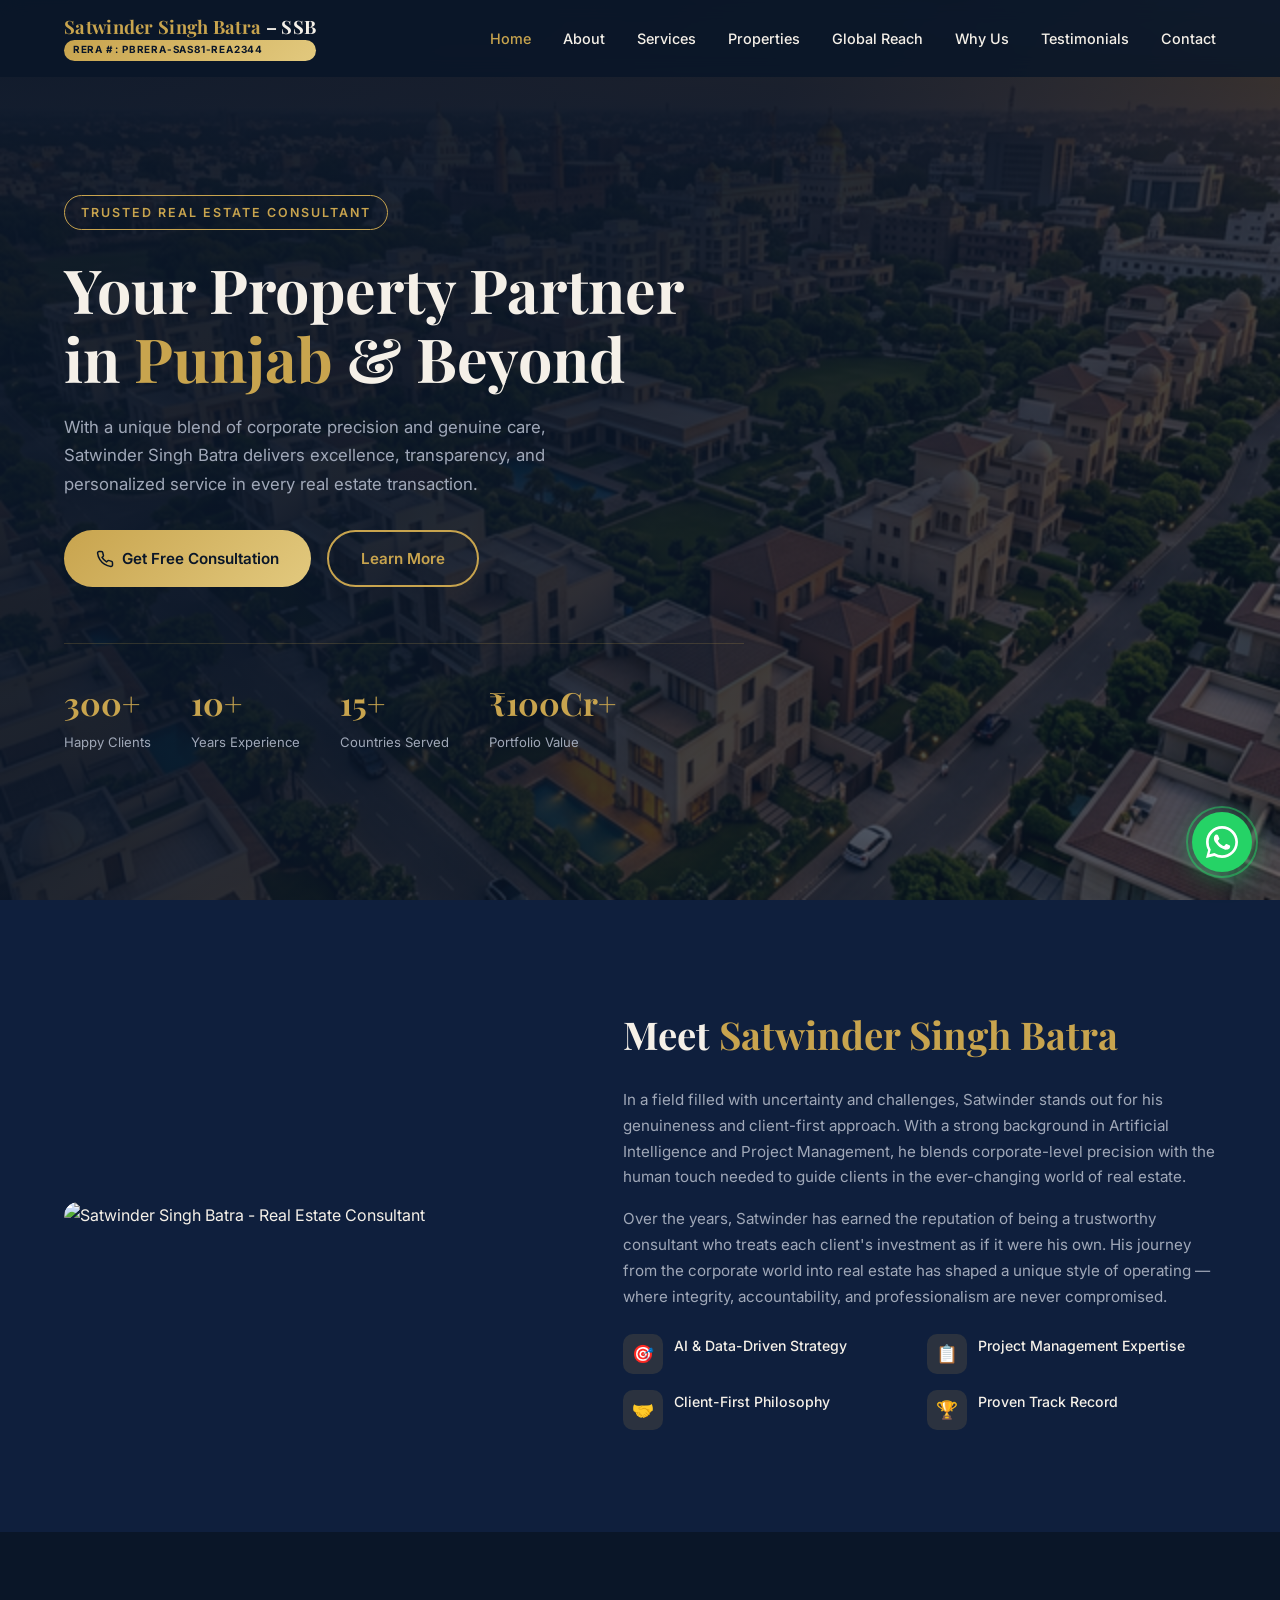
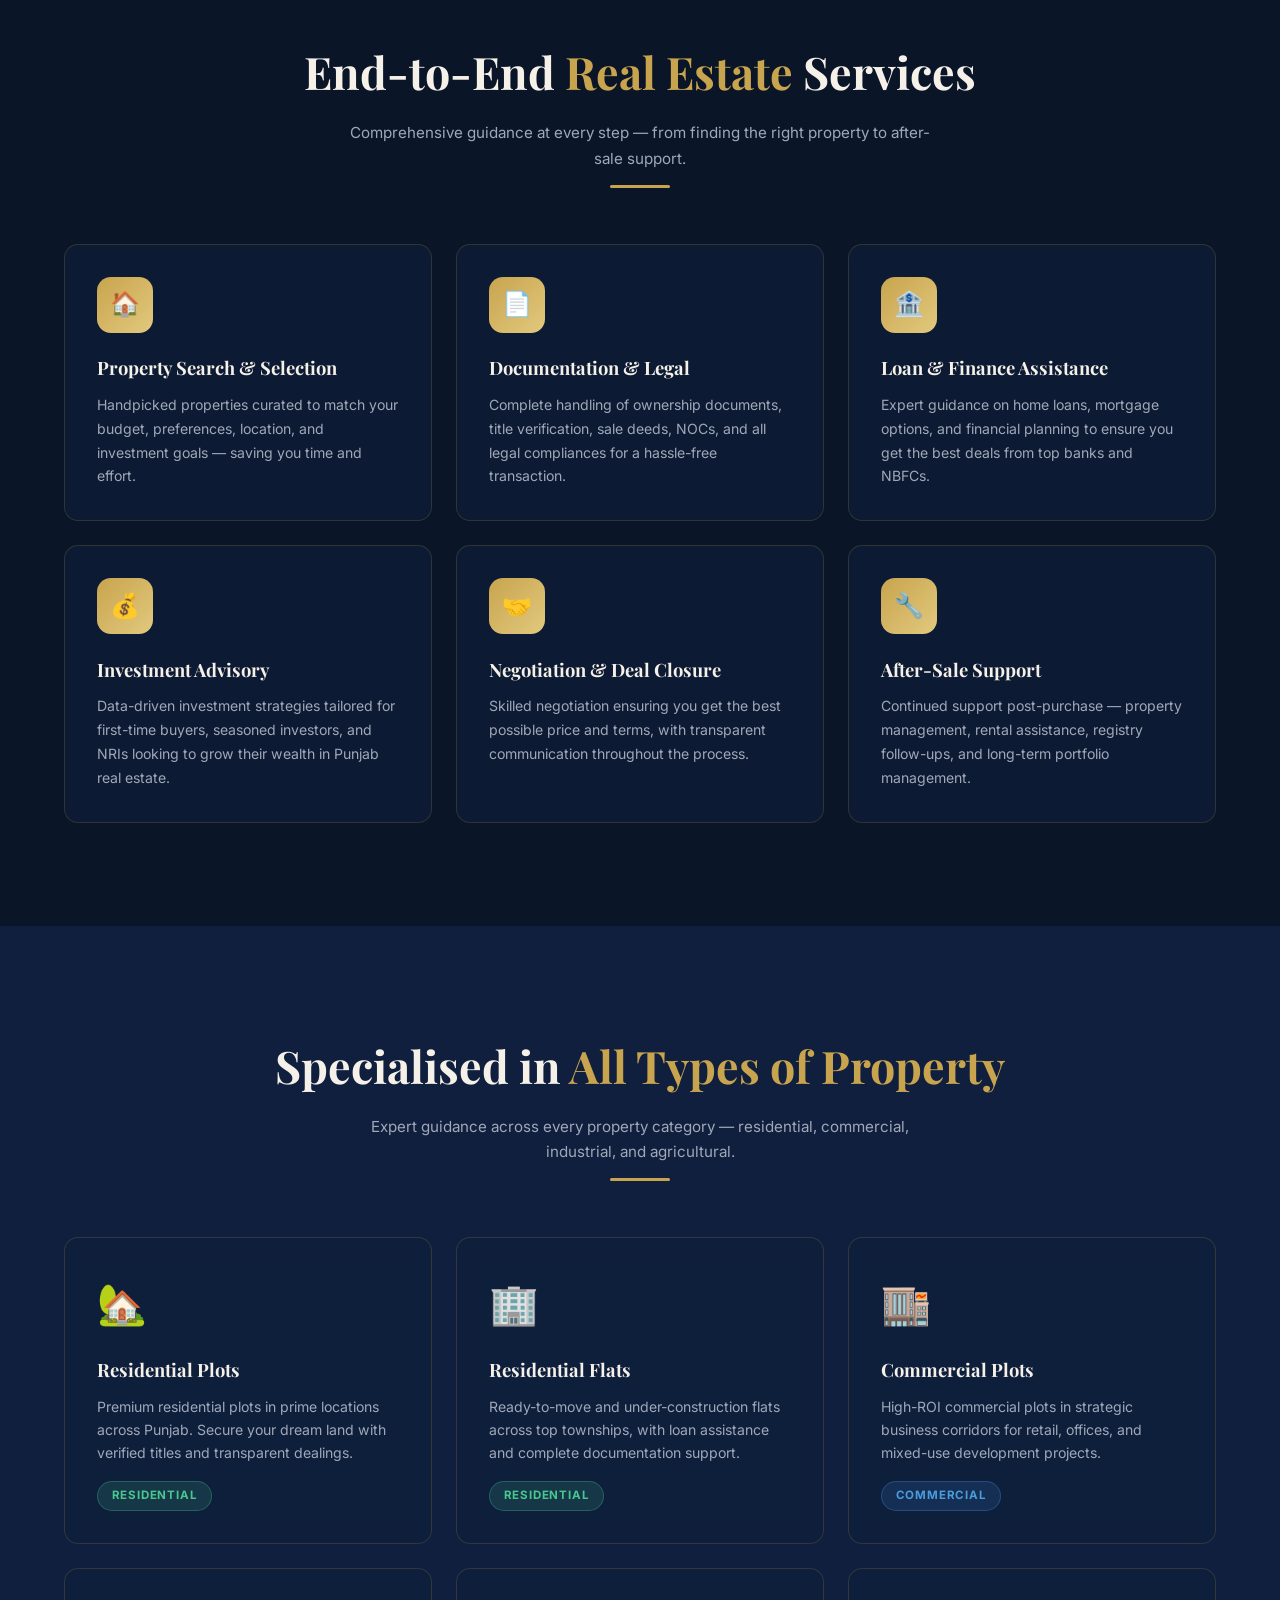
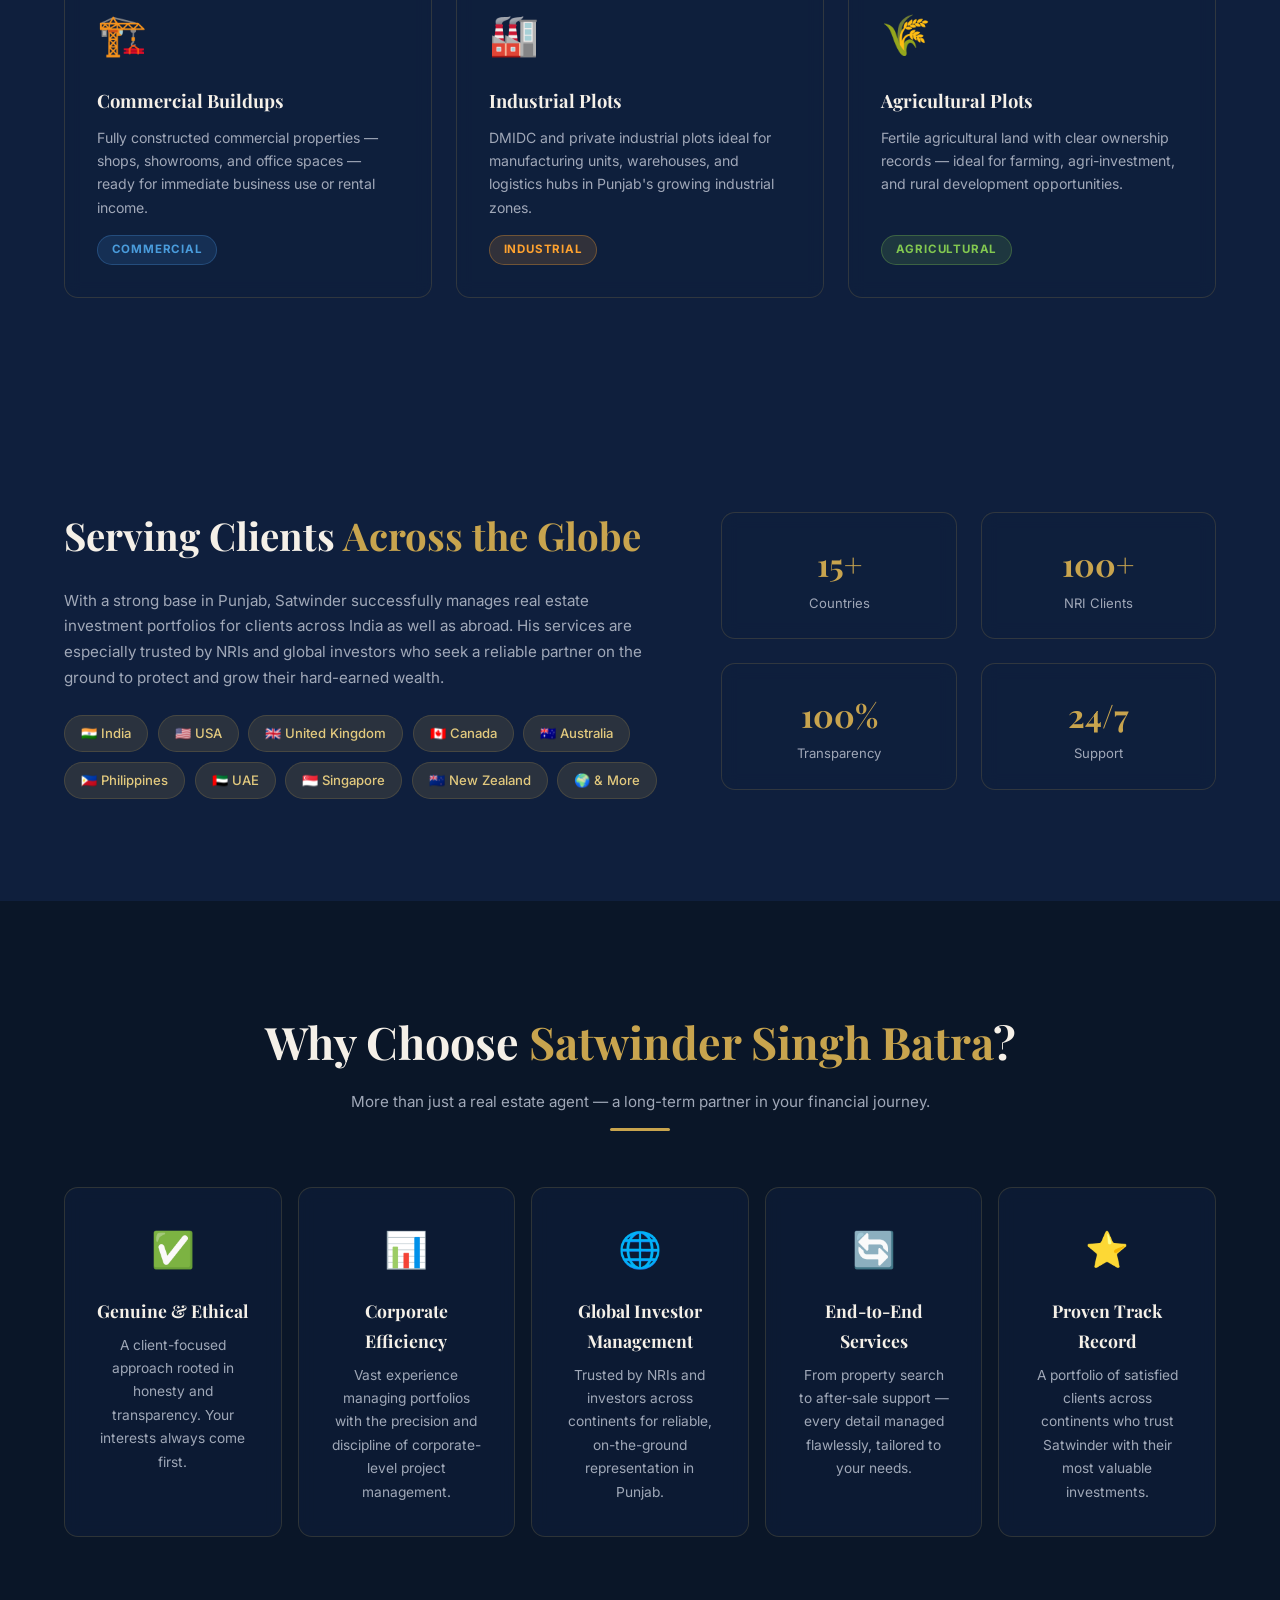
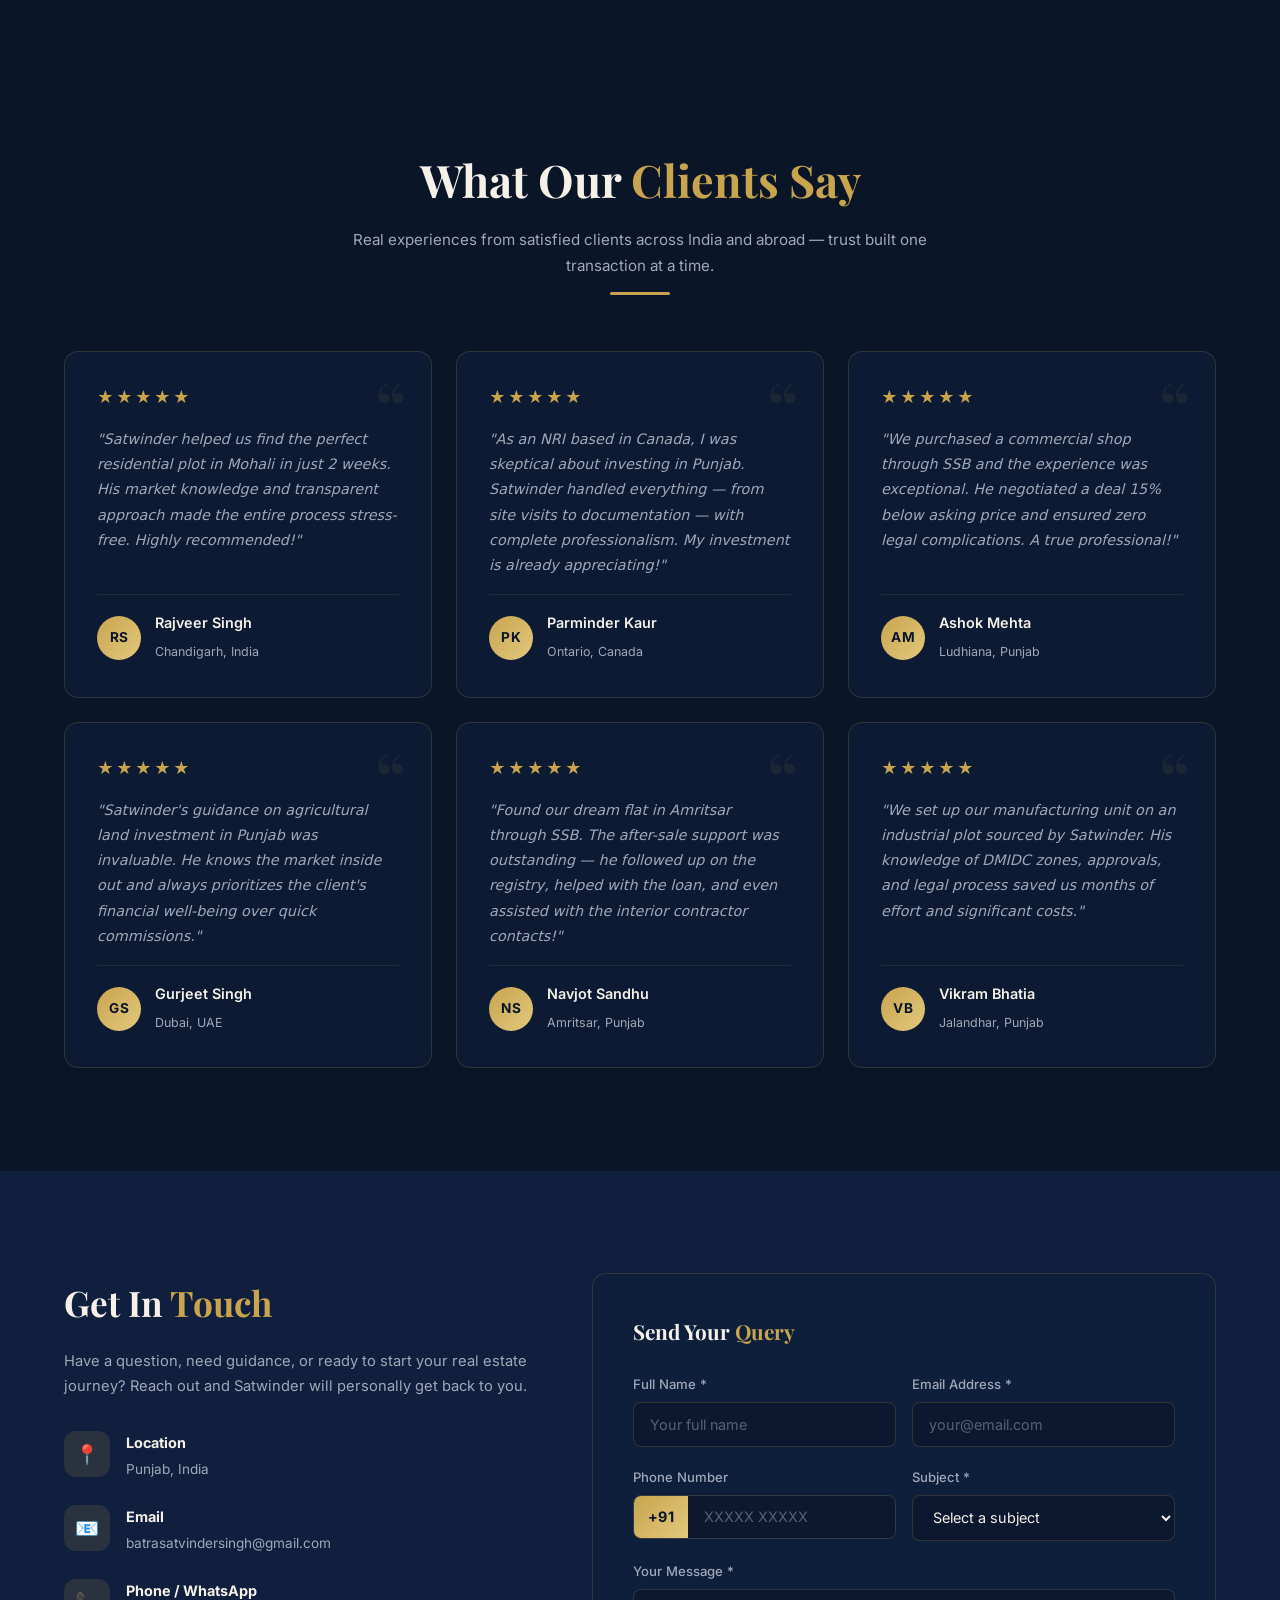
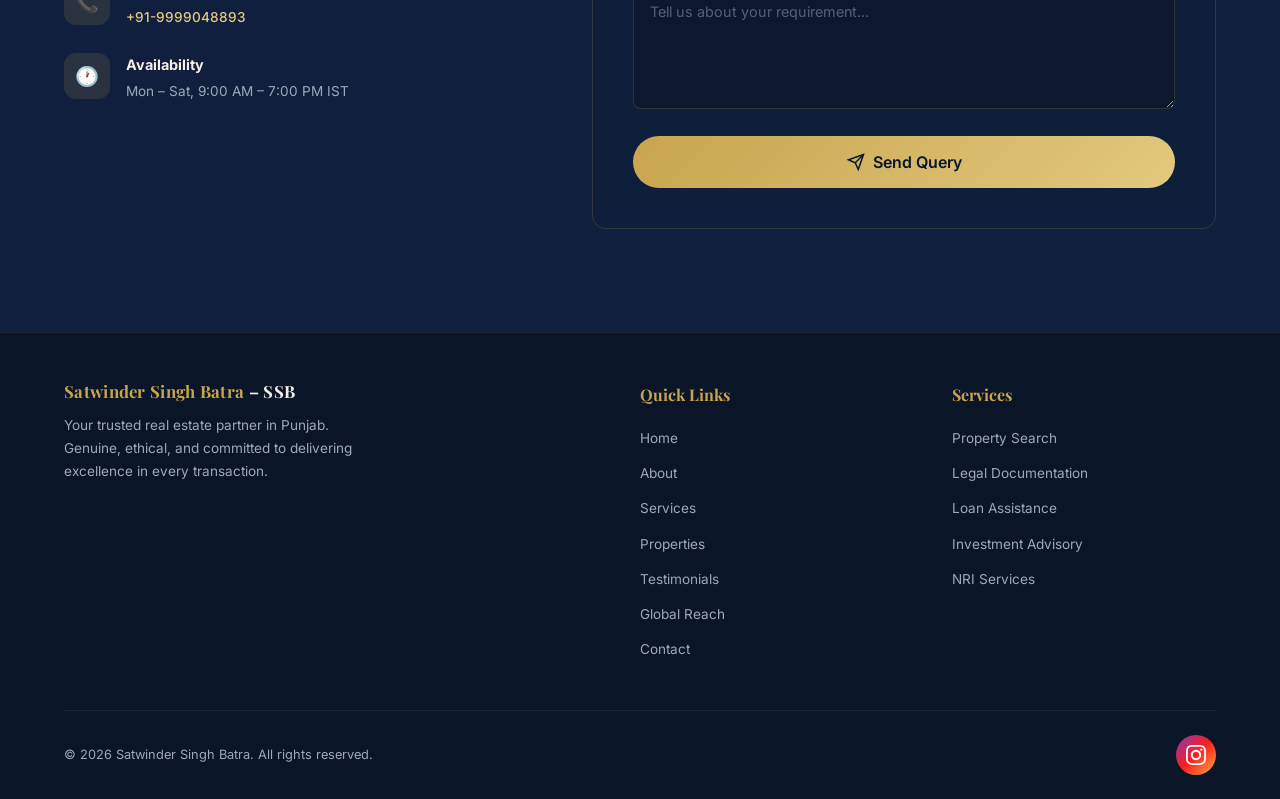
==== commit a90e49af: "Testimonials" ====
--- a/index.html
+++ b/index.html
@@ -23,8 +23,10 @@
         <li><a href="#hero">Home</a></li>
         <li><a href="#about">About</a></li>
         <li><a href="#services">Services</a></li>
+        <li><a href="#specialised">Properties</a></li>
         <li><a href="#global">Global Reach</a></li>
         <li><a href="#why">Why Us</a></li>
+        <li><a href="#testimonials">Testimonials</a></li>
         <li><a href="#contact">Contact</a></li>
       </ul>
       <button class="hamburger" id="hamburger" aria-label="Toggle menu">
@@ -164,6 +166,62 @@
           <h3>After-Sale Support</h3>
           <p>Continued support post-purchase — property management, rental assistance, registry follow-ups, and
             long-term portfolio management.</p>
+        </div>
+
+      </div>
+    </div>
+  </section>
+
+  <!-- ========== SPECIALISED IN ========== -->
+  <section class="section specialised" id="specialised">
+    <div class="container">
+      <div class="section-header reveal">
+        <h2>Specialised in <span class="gold-text">All Types of Property</span></h2>
+        <p>Expert guidance across every property category — residential, commercial, industrial, and agricultural.</p>
+        <div class="divider"></div>
+      </div>
+      <div class="property-types-grid">
+
+        <div class="property-type-card reveal">
+          <div class="property-type-icon">🏡</div>
+          <h3>Residential Plots</h3>
+          <p>Premium residential plots in prime locations across Punjab. Secure your dream land with verified titles and transparent dealings.</p>
+          <span class="property-tag residential">Residential</span>
+        </div>
+
+        <div class="property-type-card reveal">
+          <div class="property-type-icon">🏢</div>
+          <h3>Residential Flats</h3>
+          <p>Ready-to-move and under-construction flats across top townships, with loan assistance and complete documentation support.</p>
+          <span class="property-tag residential">Residential</span>
+        </div>
+
+        <div class="property-type-card reveal">
+          <div class="property-type-icon">🏬</div>
+          <h3>Commercial Plots</h3>
+          <p>High-ROI commercial plots in strategic business corridors for retail, offices, and mixed-use development projects.</p>
+          <span class="property-tag commercial">Commercial</span>
+        </div>
+
+        <div class="property-type-card reveal">
+          <div class="property-type-icon">🏗️</div>
+          <h3>Commercial Buildups</h3>
+          <p>Fully constructed commercial properties — shops, showrooms, and office spaces — ready for immediate business use or rental income.</p>
+          <span class="property-tag commercial">Commercial</span>
+        </div>
+
+        <div class="property-type-card reveal">
+          <div class="property-type-icon">🏭</div>
+          <h3>Industrial Plots</h3>
+          <p>DMIDC and private industrial plots ideal for manufacturing units, warehouses, and logistics hubs in Punjab's growing industrial zones.</p>
+          <span class="property-tag industrial">Industrial</span>
+        </div>
+
+        <div class="property-type-card reveal">
+          <div class="property-type-icon">🌾</div>
+          <h3>Agricultural Plots</h3>
+          <p>Fertile agricultural land with clear ownership records — ideal for farming, agri-investment, and rural development opportunities.</p>
+          <span class="property-tag agricultural">Agricultural</span>
         </div>
 
       </div>
@@ -254,6 +312,92 @@
           <h3>Proven Track Record</h3>
           <p>A portfolio of satisfied clients across continents who trust Satwinder with their most valuable
             investments.</p>
+        </div>
+
+      </div>
+    </div>
+  </section>
+
+  <!-- ========== TESTIMONIALS ========== -->
+  <section class="section testimonials" id="testimonials">
+    <div class="container">
+      <div class="section-header reveal">
+        <h2>What Our <span class="gold-text">Clients Say</span></h2>
+        <p>Real experiences from satisfied clients across India and abroad — trust built one transaction at a time.</p>
+        <div class="divider"></div>
+      </div>
+      <div class="testimonials-grid">
+
+        <div class="testimonial-card reveal">
+          <div class="testimonial-stars">★★★★★</div>
+          <p class="testimonial-text">"Satwinder helped us find the perfect residential plot in Mohali in just 2 weeks. His market knowledge and transparent approach made the entire process stress-free. Highly recommended!"</p>
+          <div class="testimonial-author">
+            <div class="author-avatar">RS</div>
+            <div>
+              <h4>Rajveer Singh</h4>
+              <span>Chandigarh, India</span>
+            </div>
+          </div>
+        </div>
+
+        <div class="testimonial-card reveal">
+          <div class="testimonial-stars">★★★★★</div>
+          <p class="testimonial-text">"As an NRI based in Canada, I was skeptical about investing in Punjab. Satwinder handled everything — from site visits to documentation — with complete professionalism. My investment is already appreciating!"</p>
+          <div class="testimonial-author">
+            <div class="author-avatar">PK</div>
+            <div>
+              <h4>Parminder Kaur</h4>
+              <span>Ontario, Canada</span>
+            </div>
+          </div>
+        </div>
+
+        <div class="testimonial-card reveal">
+          <div class="testimonial-stars">★★★★★</div>
+          <p class="testimonial-text">"We purchased a commercial shop through SSB and the experience was exceptional. He negotiated a deal 15% below asking price and ensured zero legal complications. A true professional!"</p>
+          <div class="testimonial-author">
+            <div class="author-avatar">AM</div>
+            <div>
+              <h4>Ashok Mehta</h4>
+              <span>Ludhiana, Punjab</span>
+            </div>
+          </div>
+        </div>
+
+        <div class="testimonial-card reveal">
+          <div class="testimonial-stars">★★★★★</div>
+          <p class="testimonial-text">"Satwinder's guidance on agricultural land investment in Punjab was invaluable. He knows the market inside out and always prioritizes the client's financial well-being over quick commissions."</p>
+          <div class="testimonial-author">
+            <div class="author-avatar">GS</div>
+            <div>
+              <h4>Gurjeet Singh</h4>
+              <span>Dubai, UAE</span>
+            </div>
+          </div>
+        </div>
+
+        <div class="testimonial-card reveal">
+          <div class="testimonial-stars">★★★★★</div>
+          <p class="testimonial-text">"Found our dream flat in Amritsar through SSB. The after-sale support was outstanding — he followed up on the registry, helped with the loan, and even assisted with the interior contractor contacts!"</p>
+          <div class="testimonial-author">
+            <div class="author-avatar">NS</div>
+            <div>
+              <h4>Navjot Sandhu</h4>
+              <span>Amritsar, Punjab</span>
+            </div>
+          </div>
+        </div>
+
+        <div class="testimonial-card reveal">
+          <div class="testimonial-stars">★★★★★</div>
+          <p class="testimonial-text">"We set up our manufacturing unit on an industrial plot sourced by Satwinder. His knowledge of DMIDC zones, approvals, and legal process saved us months of effort and significant costs."</p>
+          <div class="testimonial-author">
+            <div class="author-avatar">VB</div>
+            <div>
+              <h4>Vikram Bhatia</h4>
+              <span>Jalandhar, Punjab</span>
+            </div>
+          </div>
         </div>
 
       </div>
@@ -378,6 +522,8 @@
             <li><a href="#hero">Home</a></li>
             <li><a href="#about">About</a></li>
             <li><a href="#services">Services</a></li>
+            <li><a href="#specialised">Properties</a></li>
+            <li><a href="#testimonials">Testimonials</a></li>
             <li><a href="#global">Global Reach</a></li>
             <li><a href="#contact">Contact</a></li>
           </ul>
--- a/style.css
+++ b/style.css
@@ -900,6 +900,201 @@
   display: block;
 }
 
+/* ===================== SPECIALISED IN ===================== */
+.specialised {
+  background: var(--navy);
+}
+
+.property-types-grid {
+  display: grid;
+  grid-template-columns: repeat(3, 1fr);
+  gap: 1.5rem;
+}
+
+.property-type-card {
+  background: var(--glass-bg);
+  border: 1px solid var(--glass-border);
+  border-radius: var(--radius);
+  padding: 2rem;
+  backdrop-filter: blur(8px);
+  transition: var(--transition);
+  display: flex;
+  flex-direction: column;
+  gap: .6rem;
+  position: relative;
+  overflow: hidden;
+}
+
+.property-type-card::before {
+  content: '';
+  position: absolute;
+  top: 0;
+  left: 0;
+  right: 0;
+  height: 3px;
+  background: linear-gradient(90deg, var(--gold), var(--gold-light));
+  transform: scaleX(0);
+  transform-origin: left;
+  transition: transform var(--transition);
+}
+
+.property-type-card:hover::before {
+  transform: scaleX(1);
+}
+
+.property-type-card:hover {
+  transform: translateY(-6px);
+  border-color: var(--gold);
+  box-shadow: 0 20px 50px rgba(200, 164, 78, .15);
+}
+
+.property-type-icon {
+  font-size: 2.5rem;
+  margin-bottom: .4rem;
+  display: block;
+}
+
+.property-type-card h3 {
+  font-family: var(--ff-heading);
+  font-size: 1.15rem;
+  color: var(--white);
+}
+
+.property-type-card p {
+  color: var(--gray);
+  font-size: .88rem;
+  line-height: 1.65;
+  flex: 1;
+}
+
+.property-tag {
+  display: inline-block;
+  padding: .28rem .85rem;
+  border-radius: 50px;
+  font-size: .72rem;
+  font-weight: 700;
+  letter-spacing: .8px;
+  text-transform: uppercase;
+  width: fit-content;
+  margin-top: .4rem;
+}
+
+.property-tag.residential {
+  background: rgba(72, 199, 142, .15);
+  color: #48c78e;
+  border: 1px solid rgba(72, 199, 142, .3);
+}
+
+.property-tag.commercial {
+  background: rgba(72, 145, 220, .15);
+  color: #4a9cdc;
+  border: 1px solid rgba(72, 145, 220, .3);
+}
+
+.property-tag.industrial {
+  background: rgba(255, 162, 47, .15);
+  color: #ffa22f;
+  border: 1px solid rgba(255, 162, 47, .3);
+}
+
+.property-tag.agricultural {
+  background: rgba(130, 200, 80, .15);
+  color: #82c850;
+  border: 1px solid rgba(130, 200, 80, .3);
+}
+
+/* ===================== TESTIMONIALS ===================== */
+.testimonials {
+  background: var(--navy-dark);
+}
+
+.testimonials-grid {
+  display: grid;
+  grid-template-columns: repeat(3, 1fr);
+  gap: 1.5rem;
+}
+
+.testimonial-card {
+  background: var(--glass-bg);
+  border: 1px solid var(--glass-border);
+  border-radius: var(--radius);
+  padding: 2rem;
+  backdrop-filter: blur(8px);
+  transition: var(--transition);
+  display: flex;
+  flex-direction: column;
+  gap: 1rem;
+  position: relative;
+}
+
+.testimonial-card::after {
+  content: '\201C';
+  position: absolute;
+  top: 1rem;
+  right: 1.5rem;
+  font-family: var(--ff-heading);
+  font-size: 5rem;
+  color: var(--gold);
+  opacity: .08;
+  line-height: 1;
+  pointer-events: none;
+}
+
+.testimonial-card:hover {
+  transform: translateY(-5px);
+  border-color: rgba(200, 164, 78, .4);
+  box-shadow: 0 16px 45px rgba(200, 164, 78, .1);
+}
+
+.testimonial-stars {
+  color: var(--gold);
+  font-size: 1rem;
+  letter-spacing: 2px;
+}
+
+.testimonial-text {
+  color: var(--gray);
+  font-size: .9rem;
+  line-height: 1.75;
+  font-style: italic;
+  flex: 1;
+}
+
+.testimonial-author {
+  display: flex;
+  align-items: center;
+  gap: .85rem;
+  padding-top: 1rem;
+  border-top: 1px solid rgba(200, 164, 78, .12);
+}
+
+.author-avatar {
+  width: 44px;
+  height: 44px;
+  border-radius: 50%;
+  background: linear-gradient(135deg, var(--gold), var(--gold-light));
+  color: var(--navy-dark);
+  font-weight: 700;
+  font-size: .85rem;
+  display: flex;
+  align-items: center;
+  justify-content: center;
+  flex-shrink: 0;
+  letter-spacing: .5px;
+}
+
+.testimonial-author h4 {
+  font-size: .9rem;
+  font-weight: 600;
+  color: var(--white);
+  margin-bottom: .1rem;
+}
+
+.testimonial-author span {
+  font-size: .78rem;
+  color: var(--gray);
+}
+
 /* ===================== WHATSAPP BUTTON ===================== */
 .whatsapp-btn {
   position: fixed;
@@ -972,6 +1167,14 @@
 
   .why-grid {
     grid-template-columns: repeat(3, 1fr);
+  }
+
+  .property-types-grid {
+    grid-template-columns: repeat(2, 1fr);
+  }
+
+  .testimonials-grid {
+    grid-template-columns: repeat(2, 1fr);
   }
 }
 
@@ -1015,6 +1218,14 @@
     grid-template-columns: repeat(2, 1fr);
   }
 
+  .property-types-grid {
+    grid-template-columns: 1fr;
+  }
+
+  .testimonials-grid {
+    grid-template-columns: 1fr;
+  }
+
   .form-row {
     flex-direction: column;
     gap: 0;
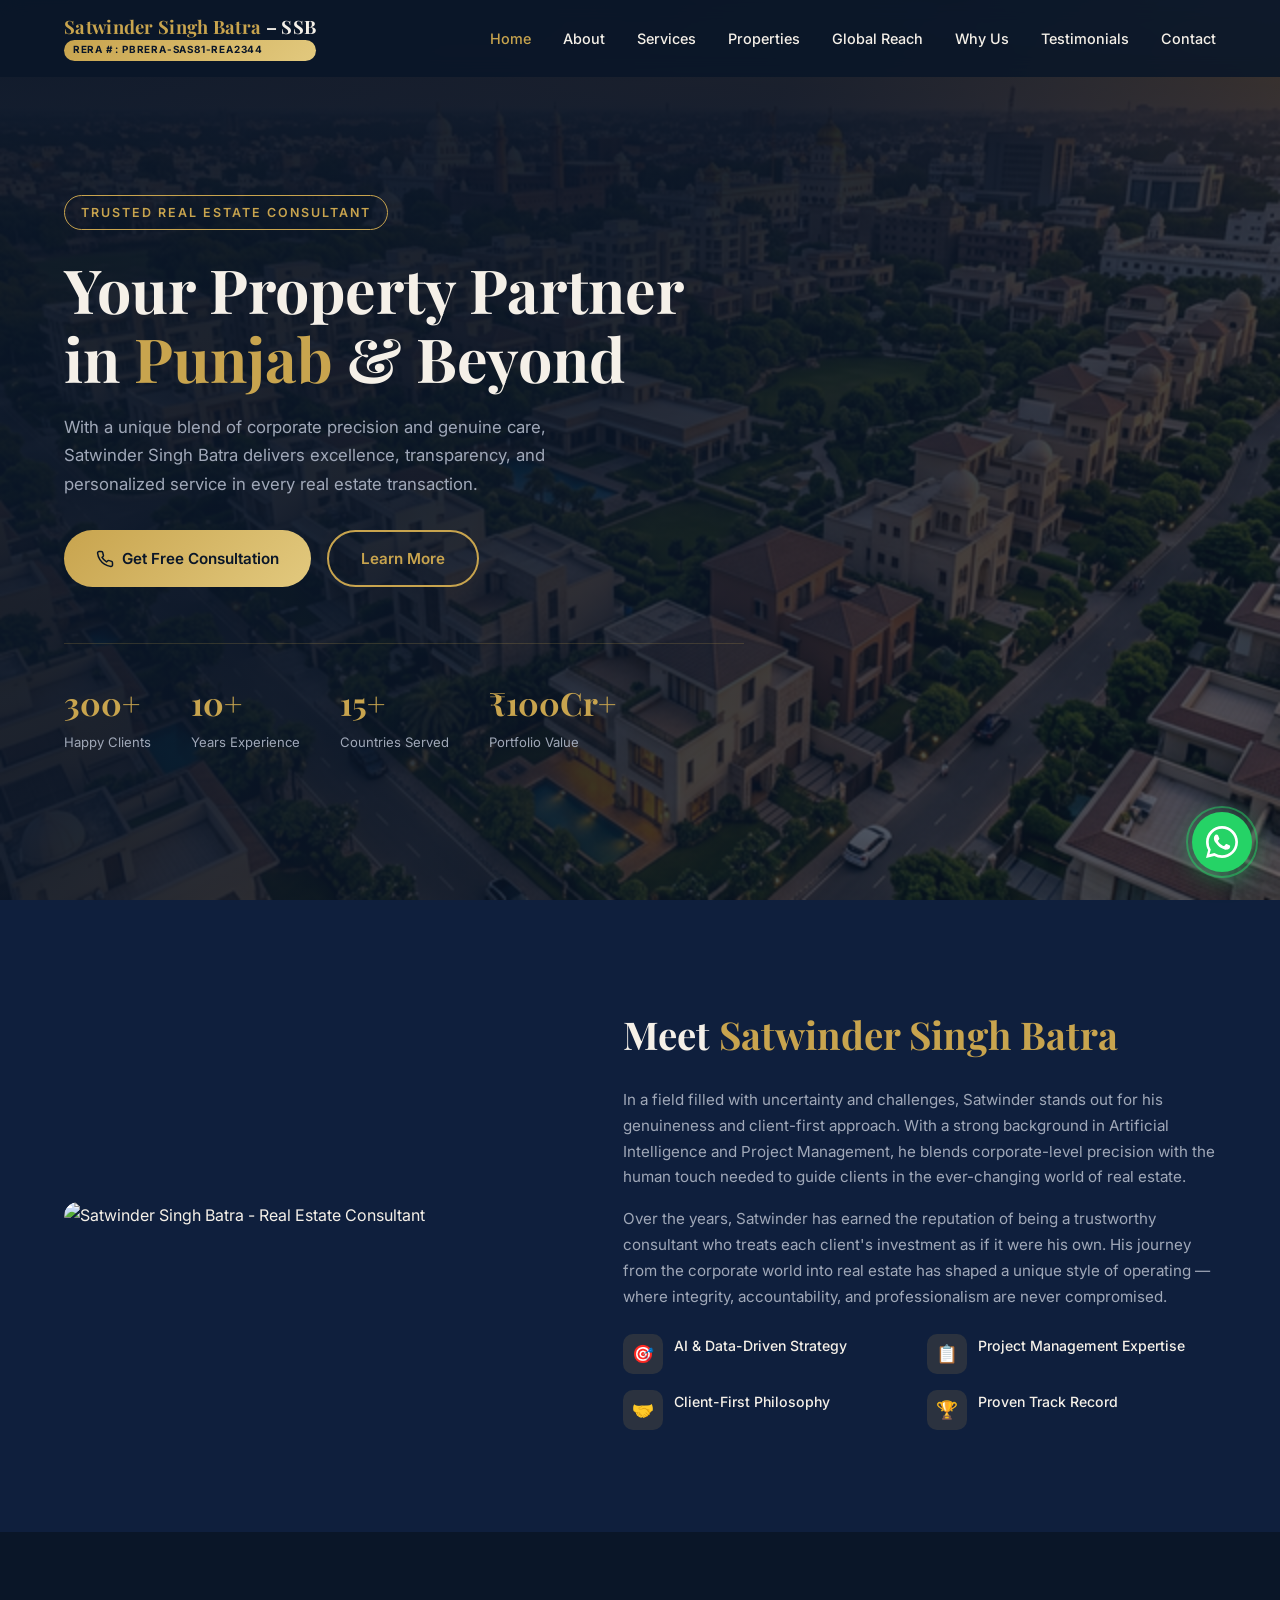
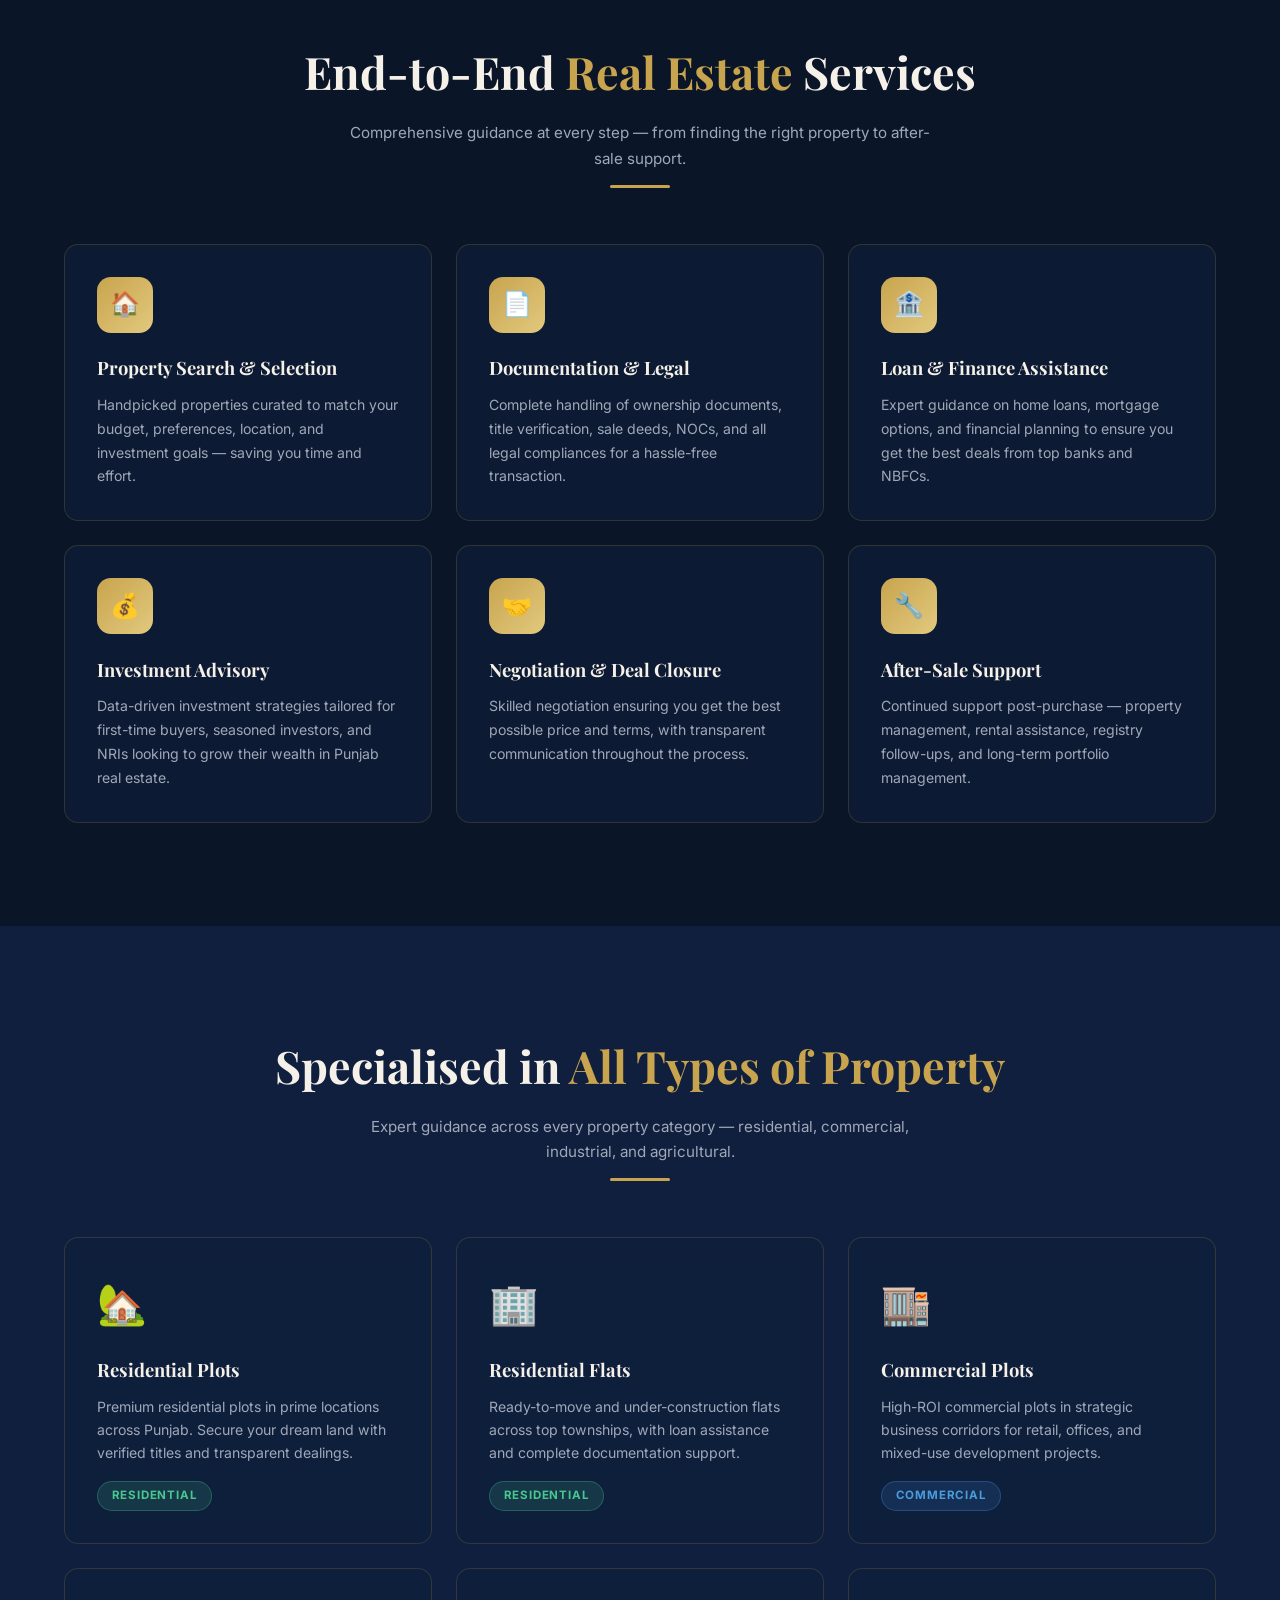
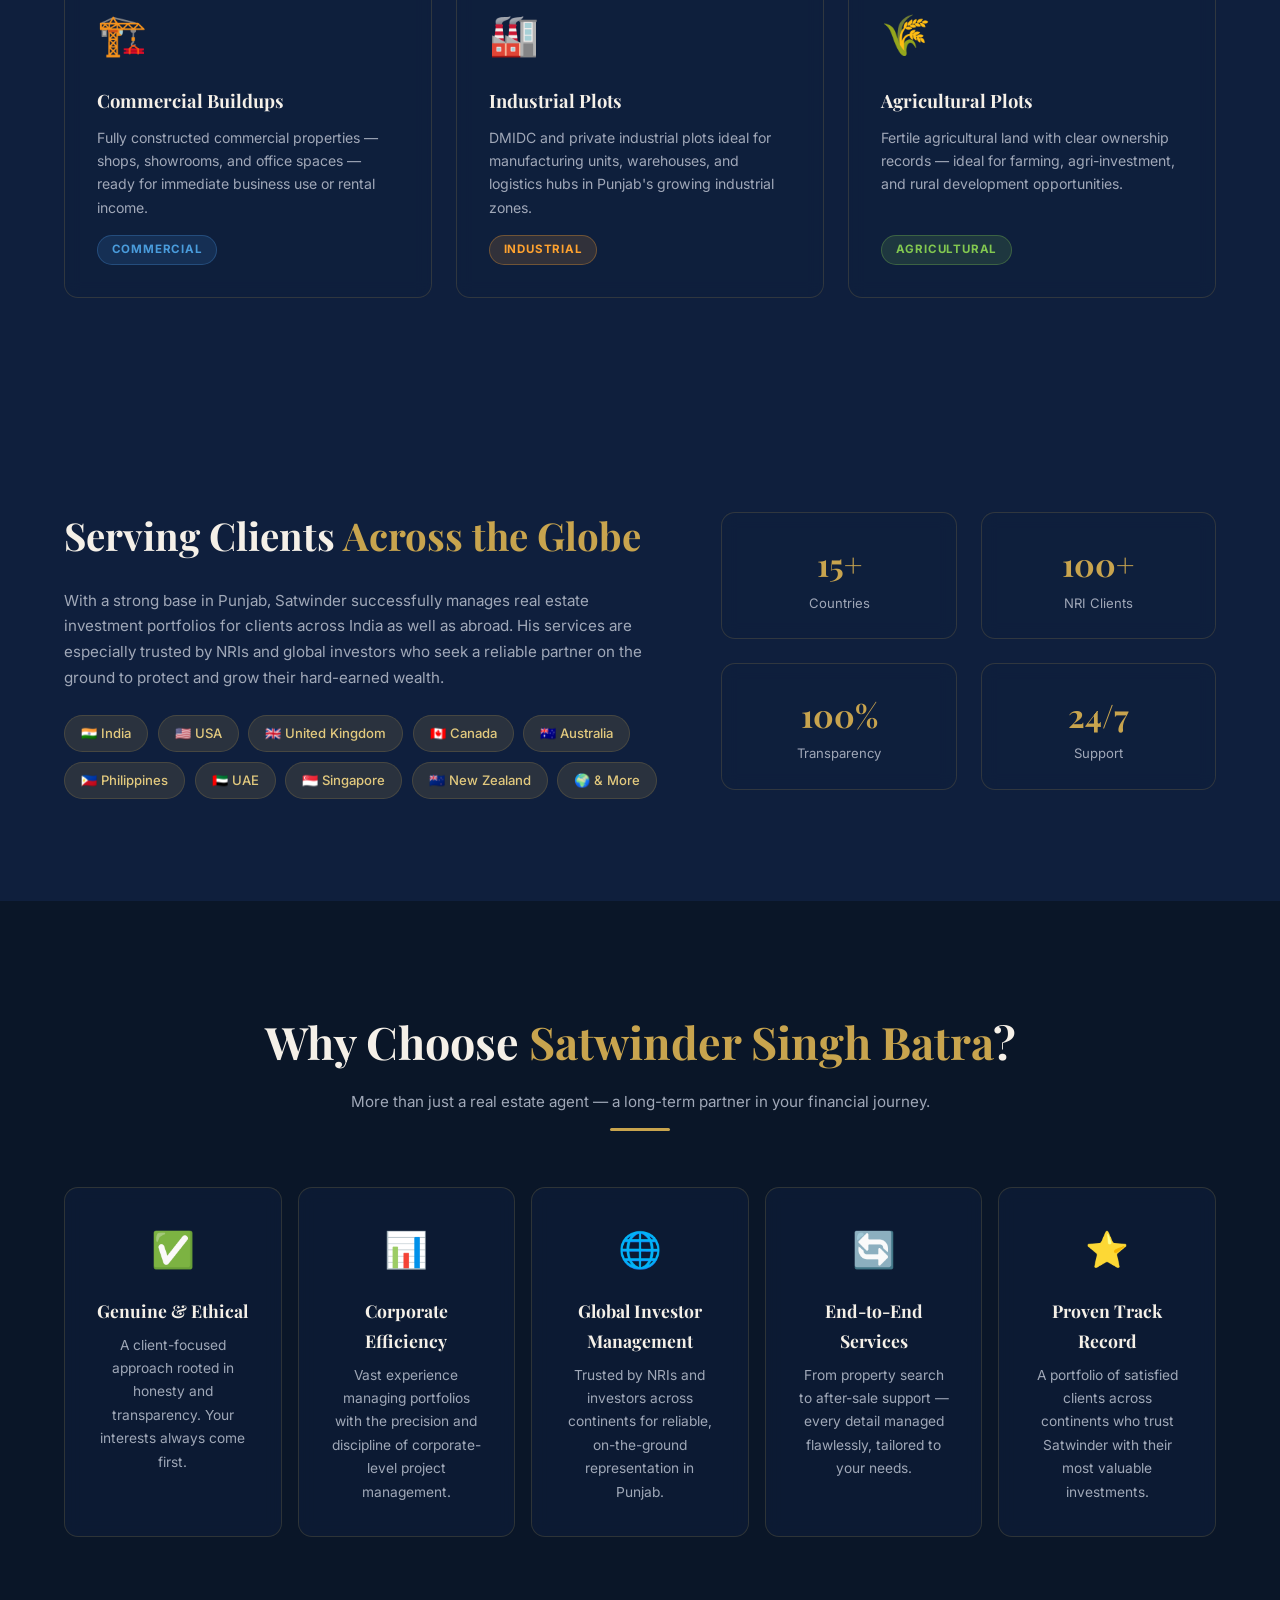
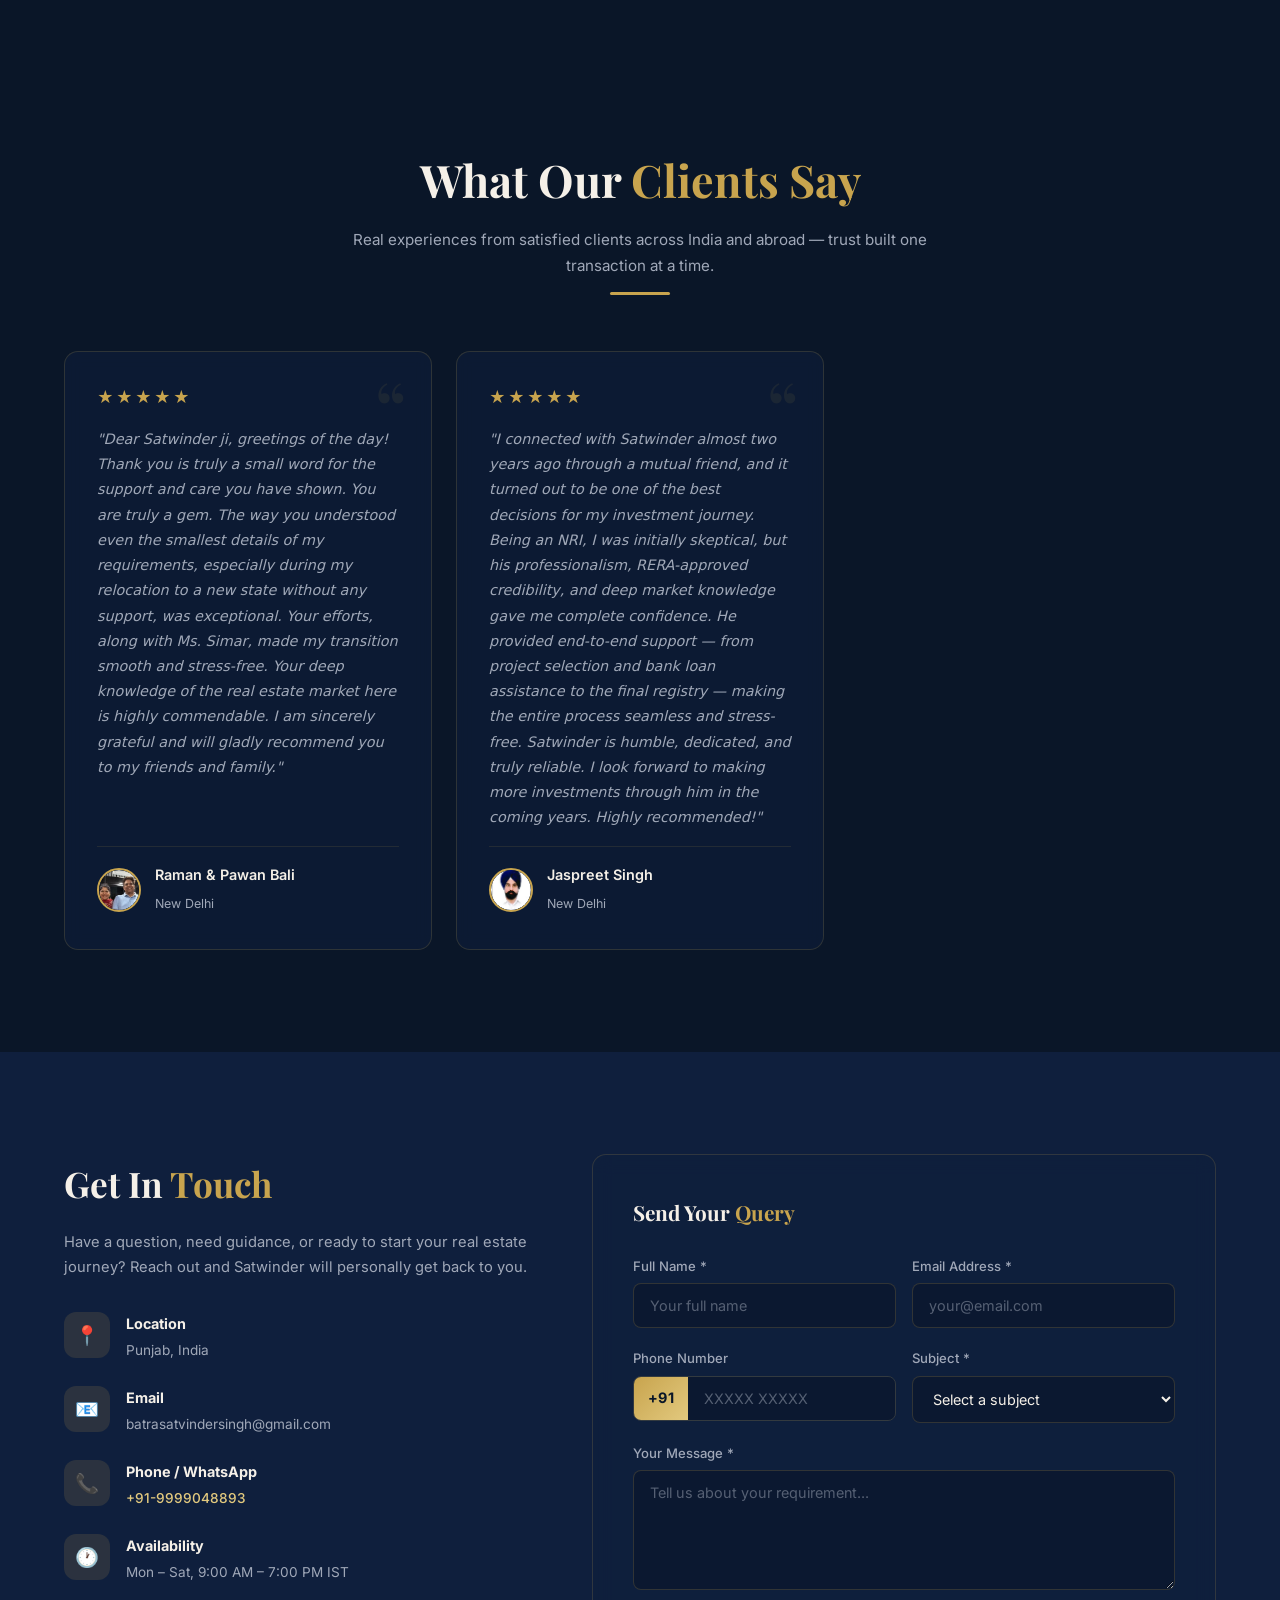
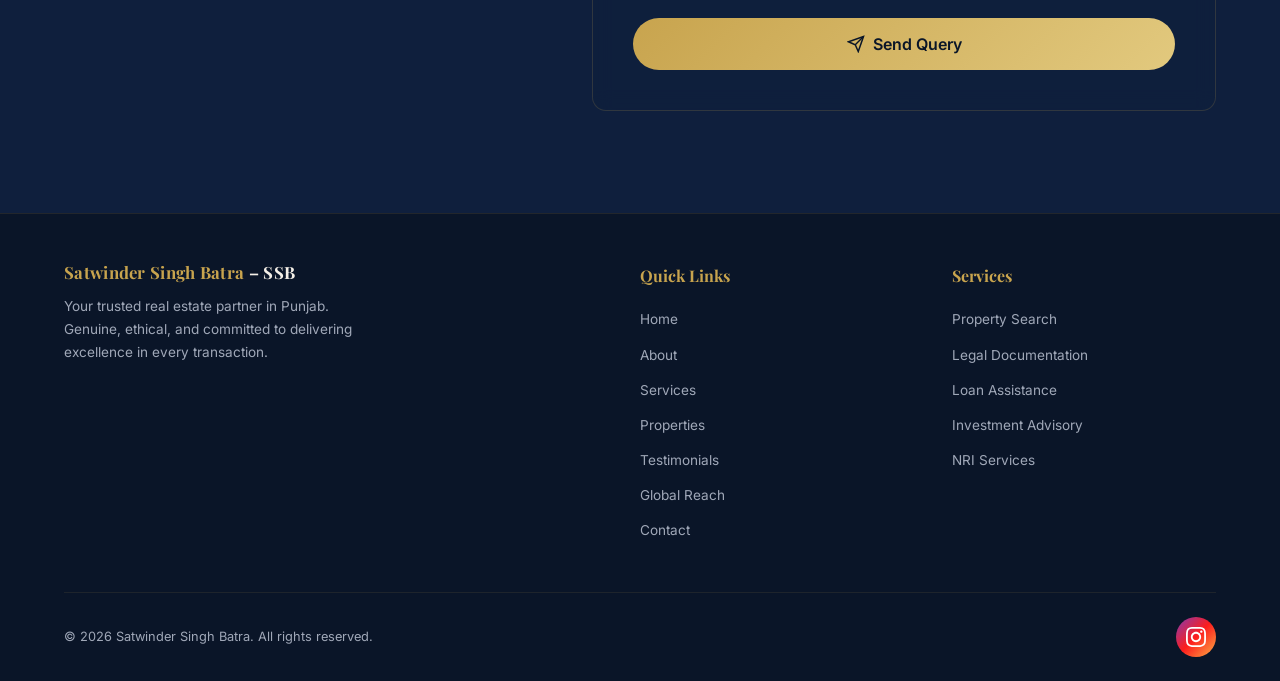
==== commit 80ee8487: "reviews" ====
--- a/index.html
+++ b/index.html
@@ -329,30 +329,50 @@
       <div class="testimonials-grid">
 
         <div class="testimonial-card reveal">
-          <div class="testimonial-stars">★★★★★</div>
-          <p class="testimonial-text">"Satwinder helped us find the perfect residential plot in Mohali in just 2 weeks. His market knowledge and transparent approach made the entire process stress-free. Highly recommended!"</p>
-          <div class="testimonial-author">
-            <div class="author-avatar">RS</div>
-            <div>
-              <h4>Rajveer Singh</h4>
-              <span>Chandigarh, India</span>
-            </div>
-          </div>
-        </div>
-
-        <div class="testimonial-card reveal">
-          <div class="testimonial-stars">★★★★★</div>
-          <p class="testimonial-text">"As an NRI based in Canada, I was skeptical about investing in Punjab. Satwinder handled everything — from site visits to documentation — with complete professionalism. My investment is already appreciating!"</p>
-          <div class="testimonial-author">
-            <div class="author-avatar">PK</div>
-            <div>
-              <h4>Parminder Kaur</h4>
-              <span>Ontario, Canada</span>
-            </div>
-          </div>
-        </div>
-
-        <div class="testimonial-card reveal">
+  <div class="testimonial-stars">★★★★★</div>
+  <p class="testimonial-text">
+    "Dear Satwinder ji, greetings of the day!  
+    Thank you is truly a small word for the support and care you have shown. You are truly a gem.  
+    The way you understood even the smallest details of my requirements, especially during my relocation to a new state without any support, was exceptional.  
+
+    Your efforts, along with Ms. Simar, made my transition smooth and stress-free. Your deep knowledge of the real estate market here is highly commendable.  
+
+    I am sincerely grateful and will gladly recommend you to my friends and family."
+  </p>
+  <div class="testimonial-author">
+    <div class="author-avatar author-avatar-img">
+      <img src="coupleSSB.jpeg" alt="Raman & Pawan Bali" />
+    </div>
+    <div>
+      <h4>Raman & Pawan Bali</h4>
+      <span>New Delhi</span>
+    </div>
+  </div>
+</div>
+
+       <div class="testimonial-card reveal">
+  <div class="testimonial-stars">★★★★★</div>
+  <p class="testimonial-text">
+    "I connected with Satwinder almost two years ago through a mutual friend, and it turned out to be one of the best decisions for my investment journey.  
+
+    Being an NRI, I was initially skeptical, but his professionalism, RERA-approved credibility, and deep market knowledge gave me complete confidence.  
+
+    He provided end-to-end support — from project selection and bank loan assistance to the final registry — making the entire process seamless and stress-free.  
+
+    Satwinder is humble, dedicated, and truly reliable. I look forward to making more investments through him in the coming years. Highly recommended!"
+  </p>
+  <div class="testimonial-author">
+    <div class="author-avatar author-avatar-img">
+      <img src="SikhSSB.jpeg" alt="NRI Client" />
+    </div>
+    <div>
+      <h4>Jaspreet Singh</h4>
+      <span>New Delhi</span>
+    </div>
+  </div>
+</div>
+
+        <!-- <div class="testimonial-card reveal">
           <div class="testimonial-stars">★★★★★</div>
           <p class="testimonial-text">"We purchased a commercial shop through SSB and the experience was exceptional. He negotiated a deal 15% below asking price and ensured zero legal complications. A true professional!"</p>
           <div class="testimonial-author">
@@ -362,9 +382,9 @@
               <span>Ludhiana, Punjab</span>
             </div>
           </div>
-        </div>
-
-        <div class="testimonial-card reveal">
+        </div> -->
+
+        <!-- <div class="testimonial-card reveal">
           <div class="testimonial-stars">★★★★★</div>
           <p class="testimonial-text">"Satwinder's guidance on agricultural land investment in Punjab was invaluable. He knows the market inside out and always prioritizes the client's financial well-being over quick commissions."</p>
           <div class="testimonial-author">
@@ -374,9 +394,9 @@
               <span>Dubai, UAE</span>
             </div>
           </div>
-        </div>
-
-        <div class="testimonial-card reveal">
+        </div> -->
+
+        <!-- <div class="testimonial-card reveal">
           <div class="testimonial-stars">★★★★★</div>
           <p class="testimonial-text">"Found our dream flat in Amritsar through SSB. The after-sale support was outstanding — he followed up on the registry, helped with the loan, and even assisted with the interior contractor contacts!"</p>
           <div class="testimonial-author">
@@ -386,9 +406,9 @@
               <span>Amritsar, Punjab</span>
             </div>
           </div>
-        </div>
-
-        <div class="testimonial-card reveal">
+        </div> -->
+
+        <!-- <div class="testimonial-card reveal">
           <div class="testimonial-stars">★★★★★</div>
           <p class="testimonial-text">"We set up our manufacturing unit on an industrial plot sourced by Satwinder. His knowledge of DMIDC zones, approvals, and legal process saved us months of effort and significant costs."</p>
           <div class="testimonial-author">
@@ -398,7 +418,7 @@
               <span>Jalandhar, Punjab</span>
             </div>
           </div>
-        </div>
+        </div> -->
 
       </div>
     </div>
--- a/style.css
+++ b/style.css
@@ -1081,6 +1081,20 @@
   justify-content: center;
   flex-shrink: 0;
   letter-spacing: .5px;
+  overflow: hidden;
+}
+
+.author-avatar-img {
+  background: none;
+  border: 2px solid var(--gold);
+}
+
+.author-avatar-img img {
+  width: 100%;
+  height: 100%;
+  object-fit: cover;
+  border-radius: 50%;
+  display: block;
 }
 
 .testimonial-author h4 {
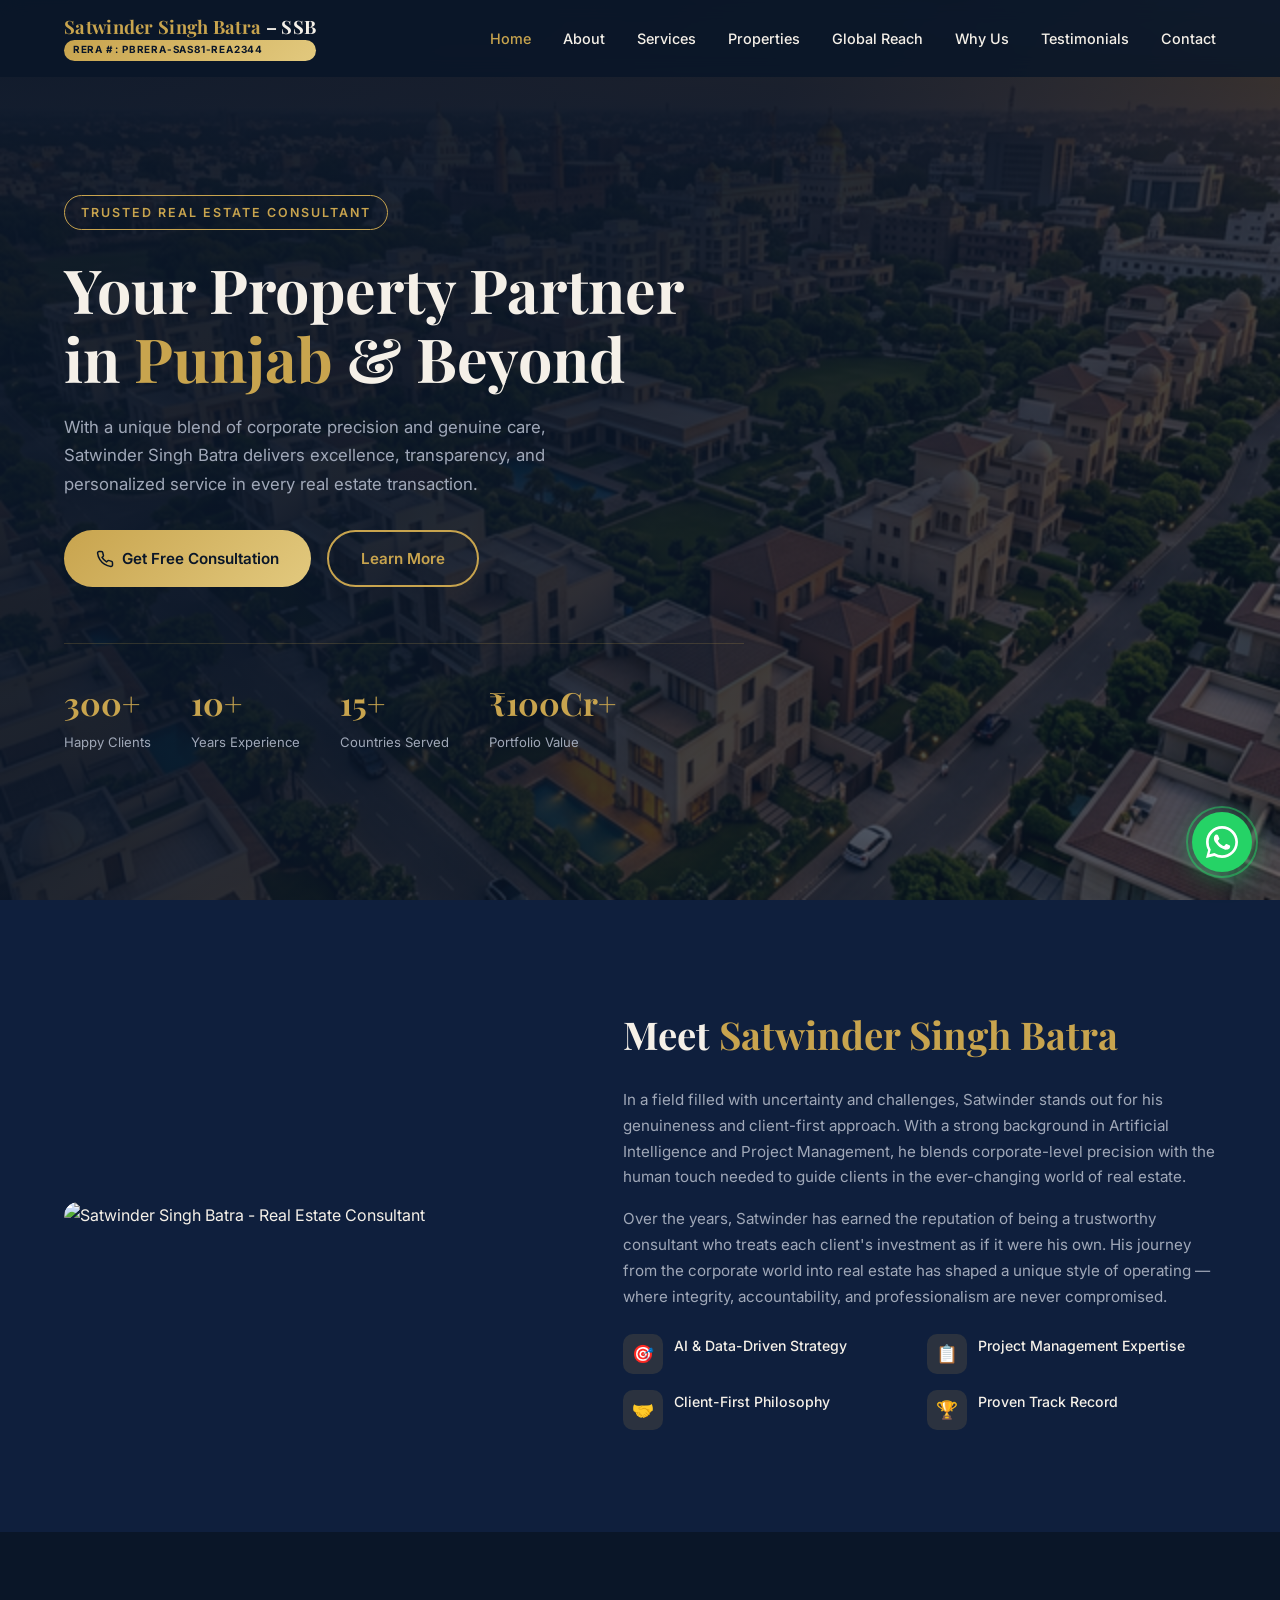
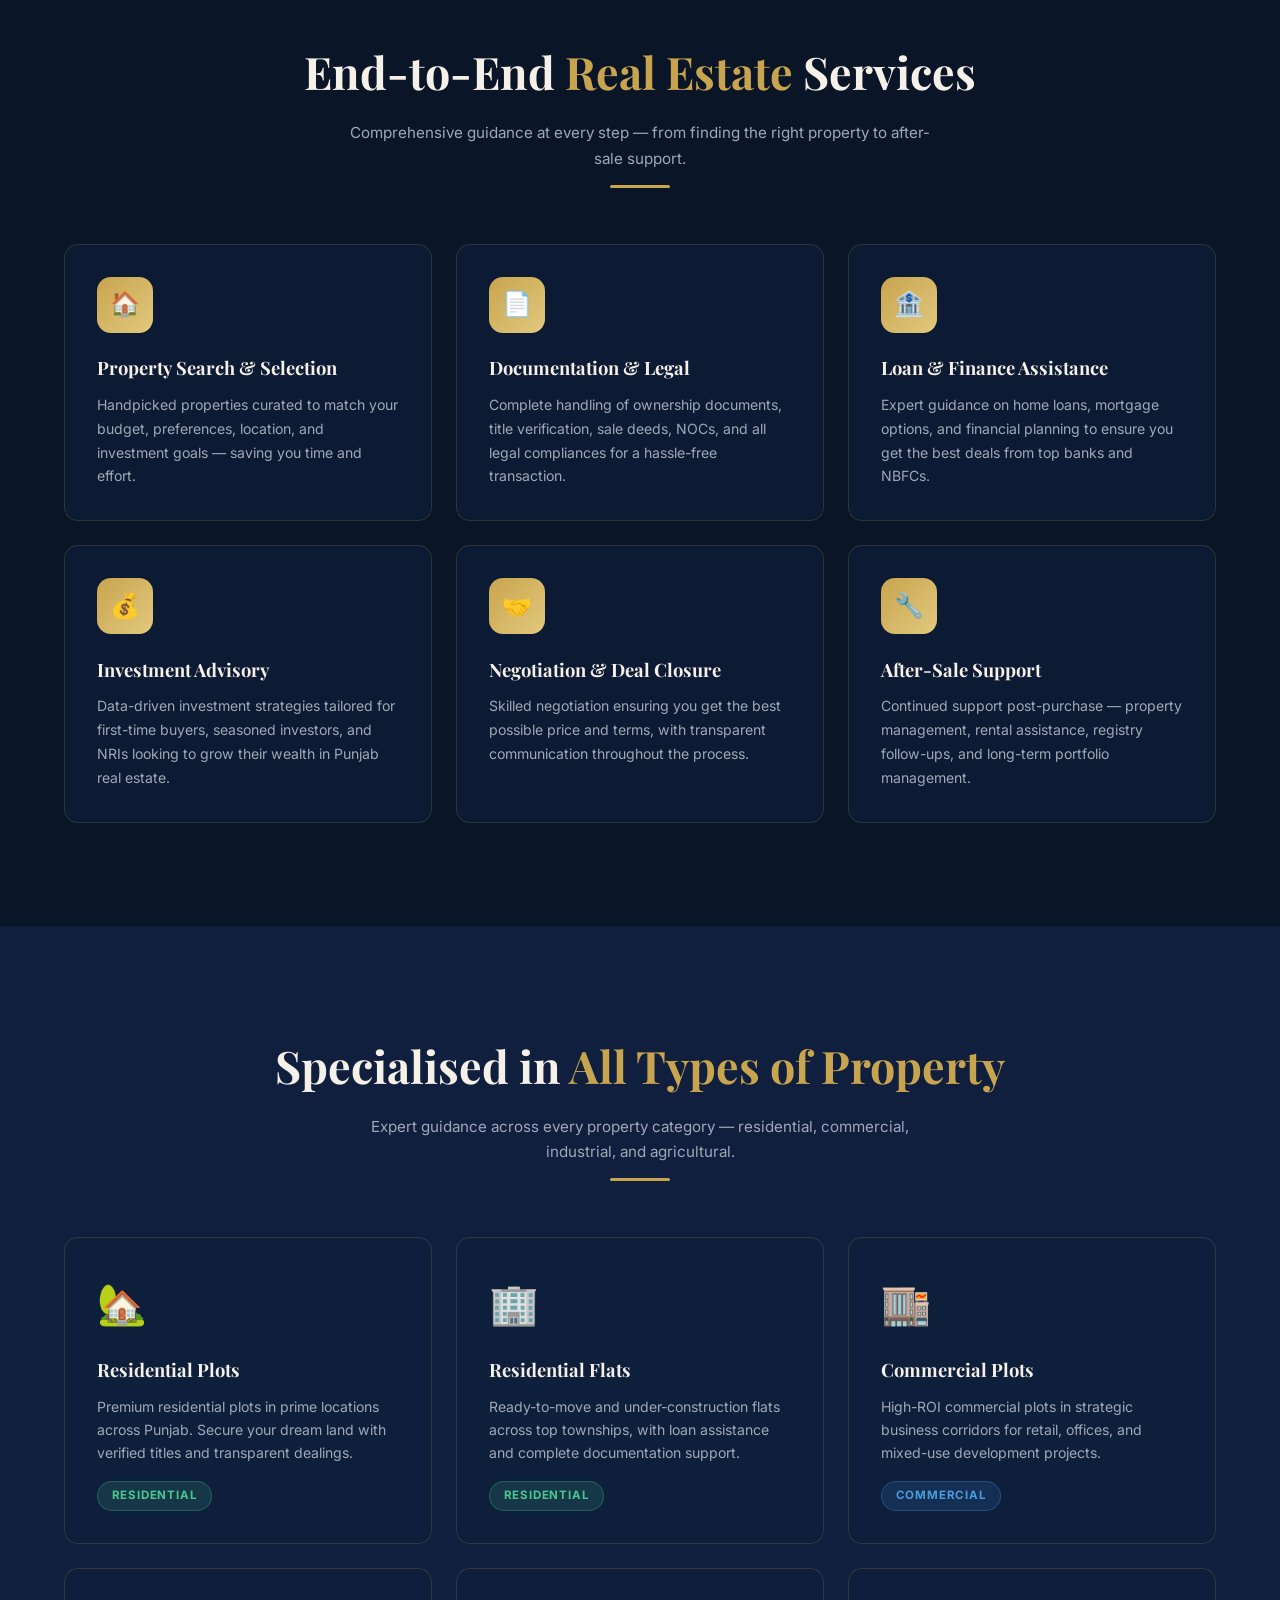
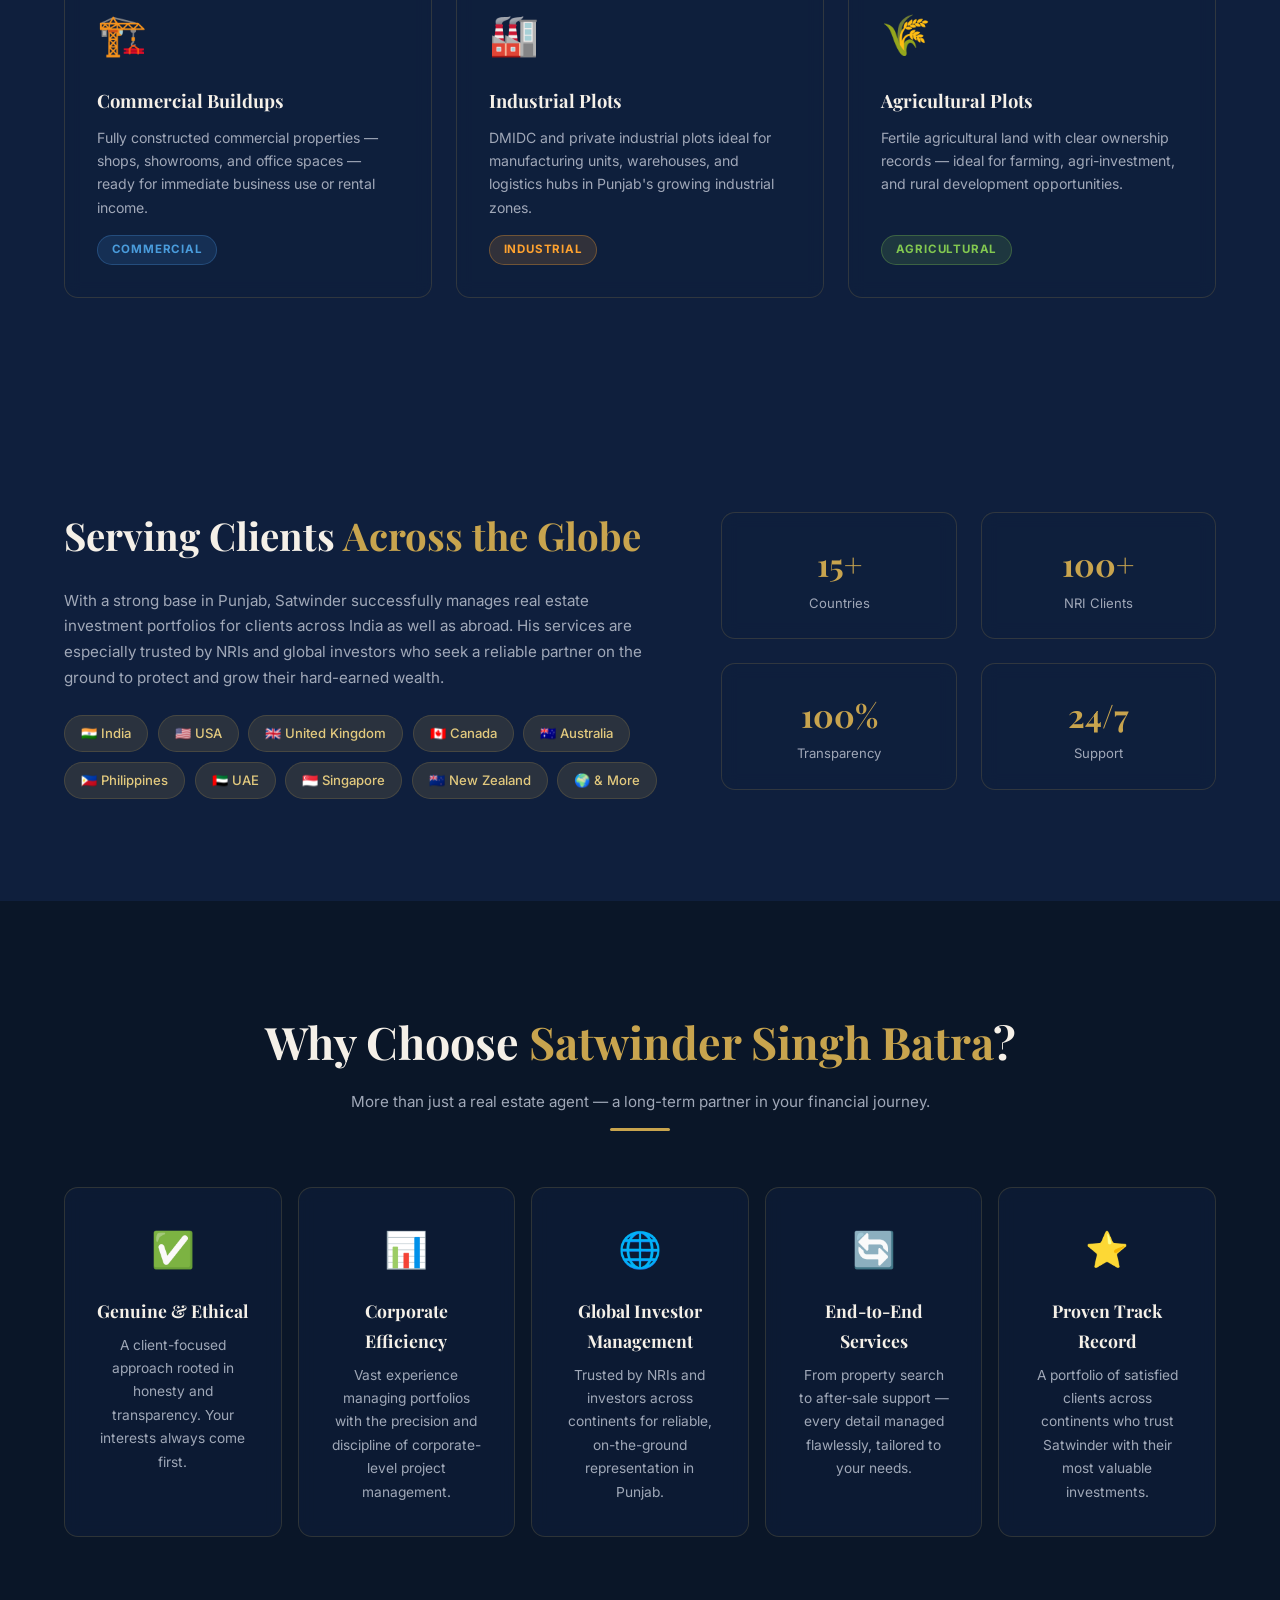
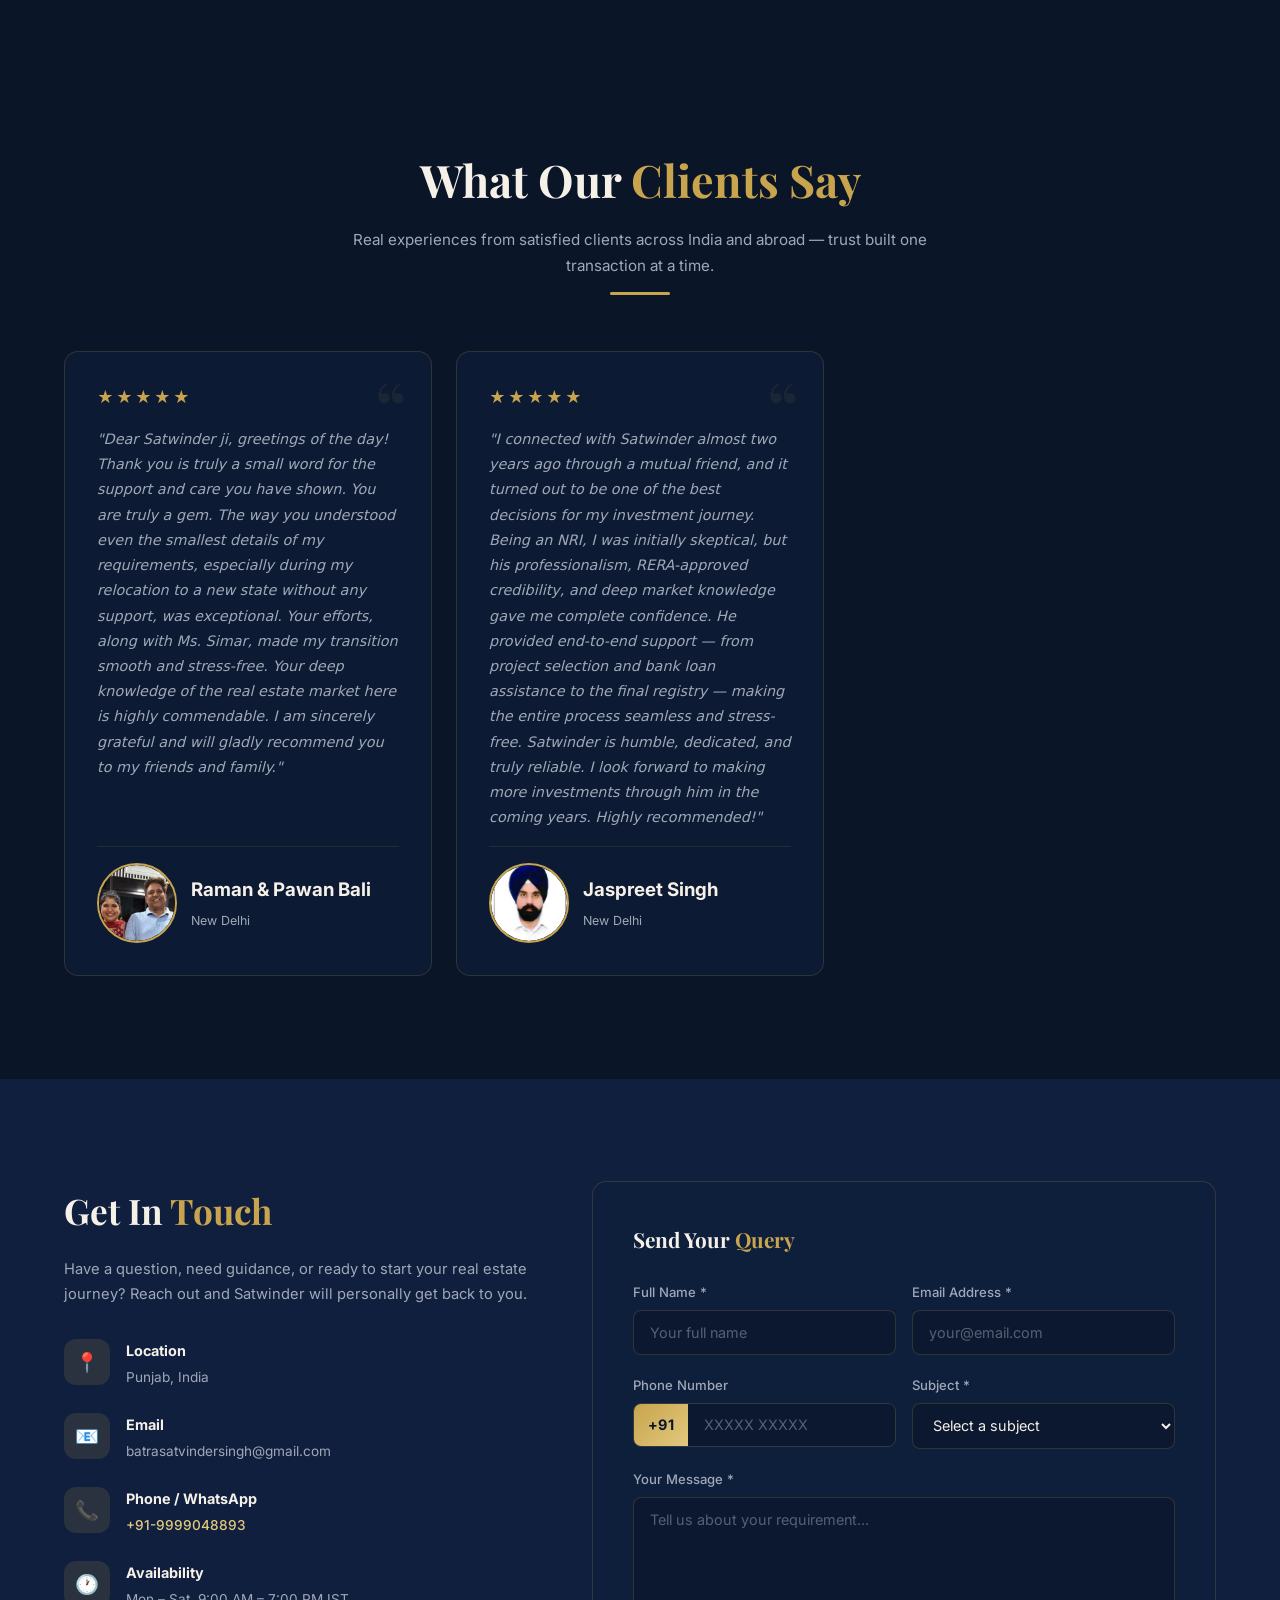
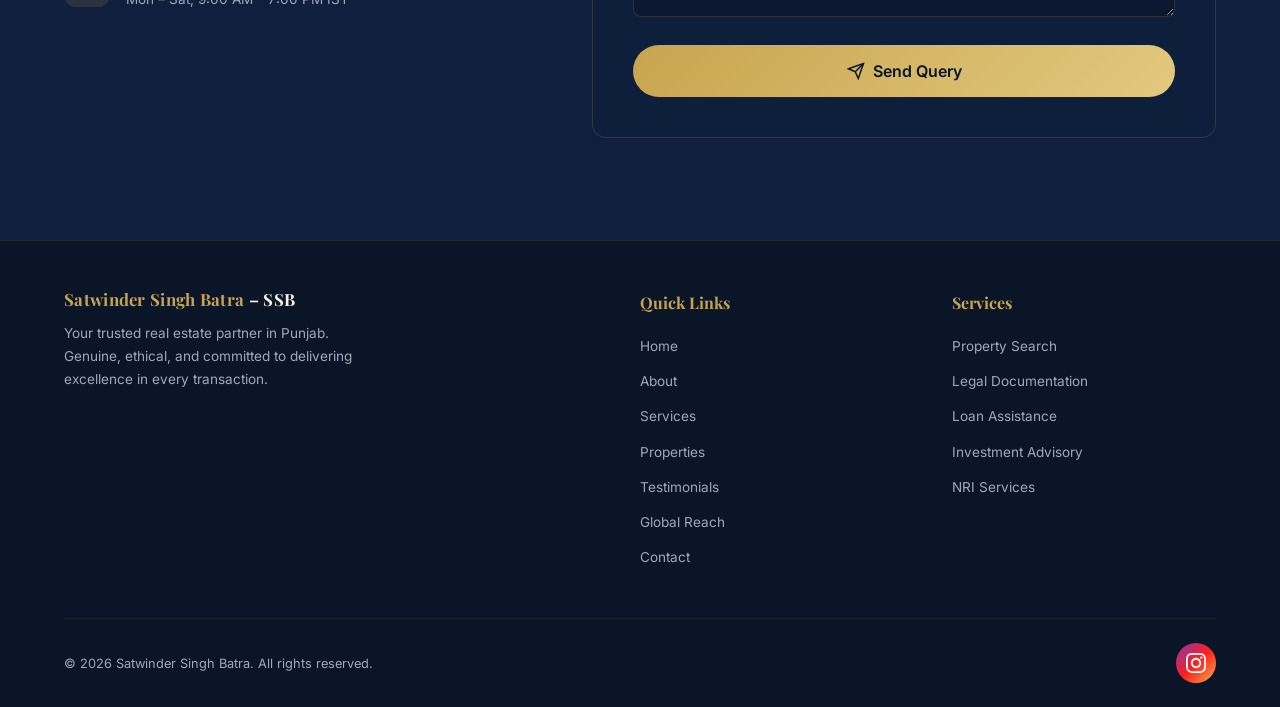
==== commit 45983b99: "photo" ====
--- a/index.html
+++ b/index.html
@@ -344,7 +344,7 @@
       <img src="coupleSSB.jpeg" alt="Raman & Pawan Bali" />
     </div>
     <div>
-      <h4>Raman & Pawan Bali</h4>
+      <h3>Raman & Pawan Bali</h3>
       <span>New Delhi</span>
     </div>
   </div>
@@ -366,7 +366,7 @@
       <img src="SikhSSB.jpeg" alt="NRI Client" />
     </div>
     <div>
-      <h4>Jaspreet Singh</h4>
+      <h3>Jaspreet Singh</h3>
       <span>New Delhi</span>
     </div>
   </div>
--- a/style.css
+++ b/style.css
@@ -1069,8 +1069,8 @@
 }
 
 .author-avatar {
-  width: 44px;
-  height: 44px;
+  width: 80px;
+  height: 80px;
   border-radius: 50%;
   background: linear-gradient(135deg, var(--gold), var(--gold-light));
   color: var(--navy-dark);
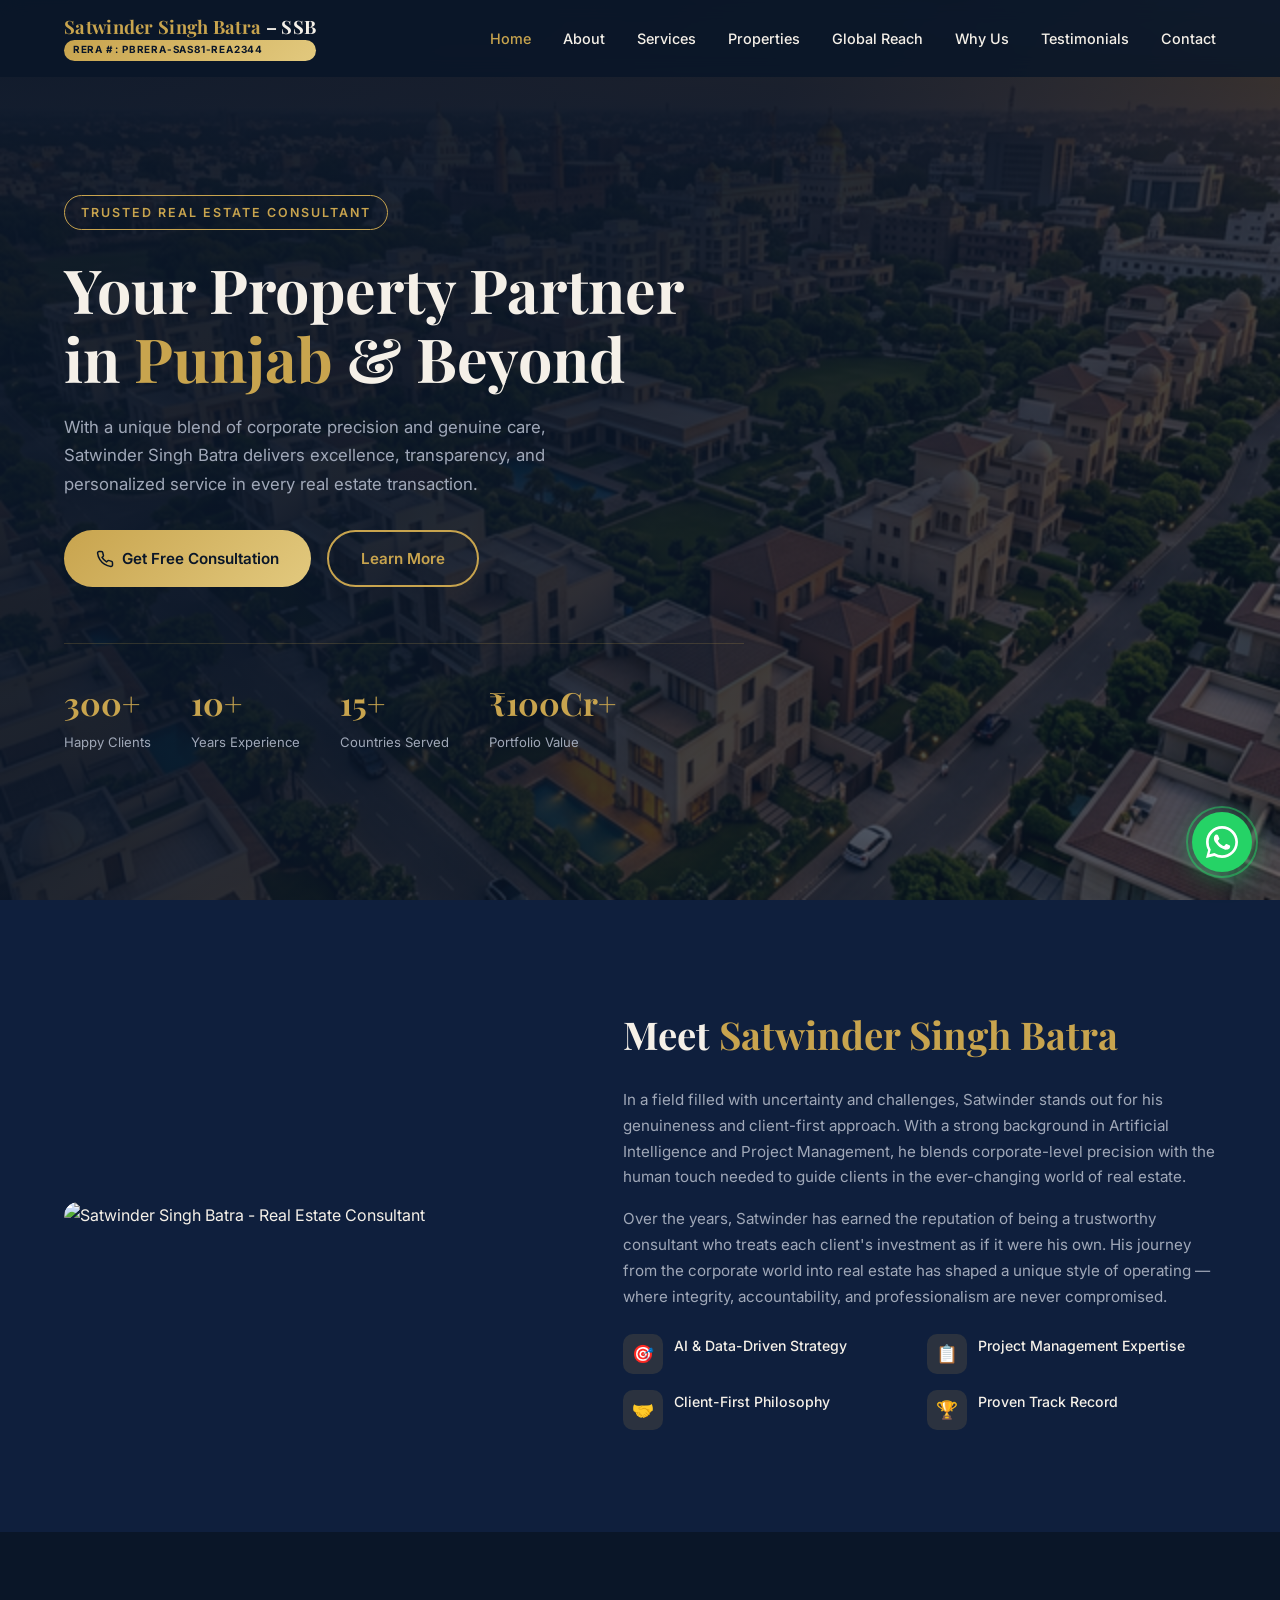
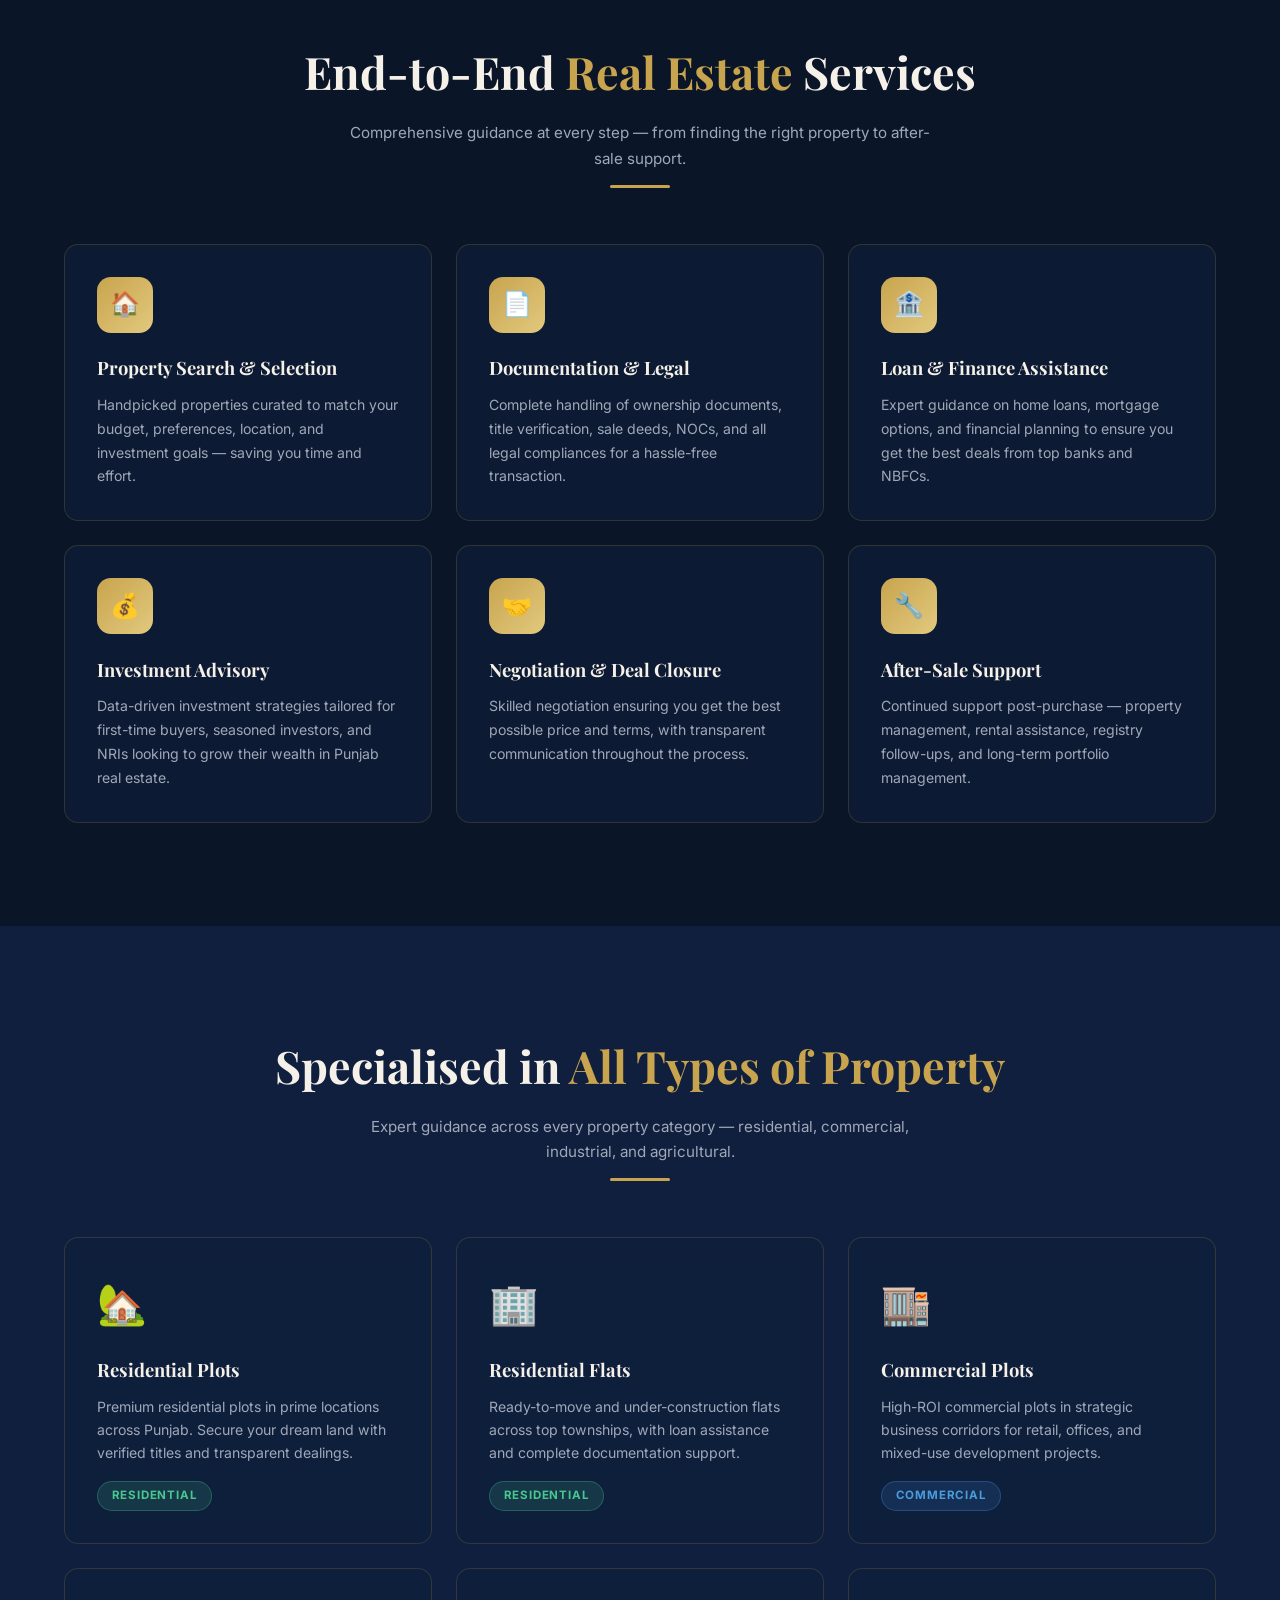
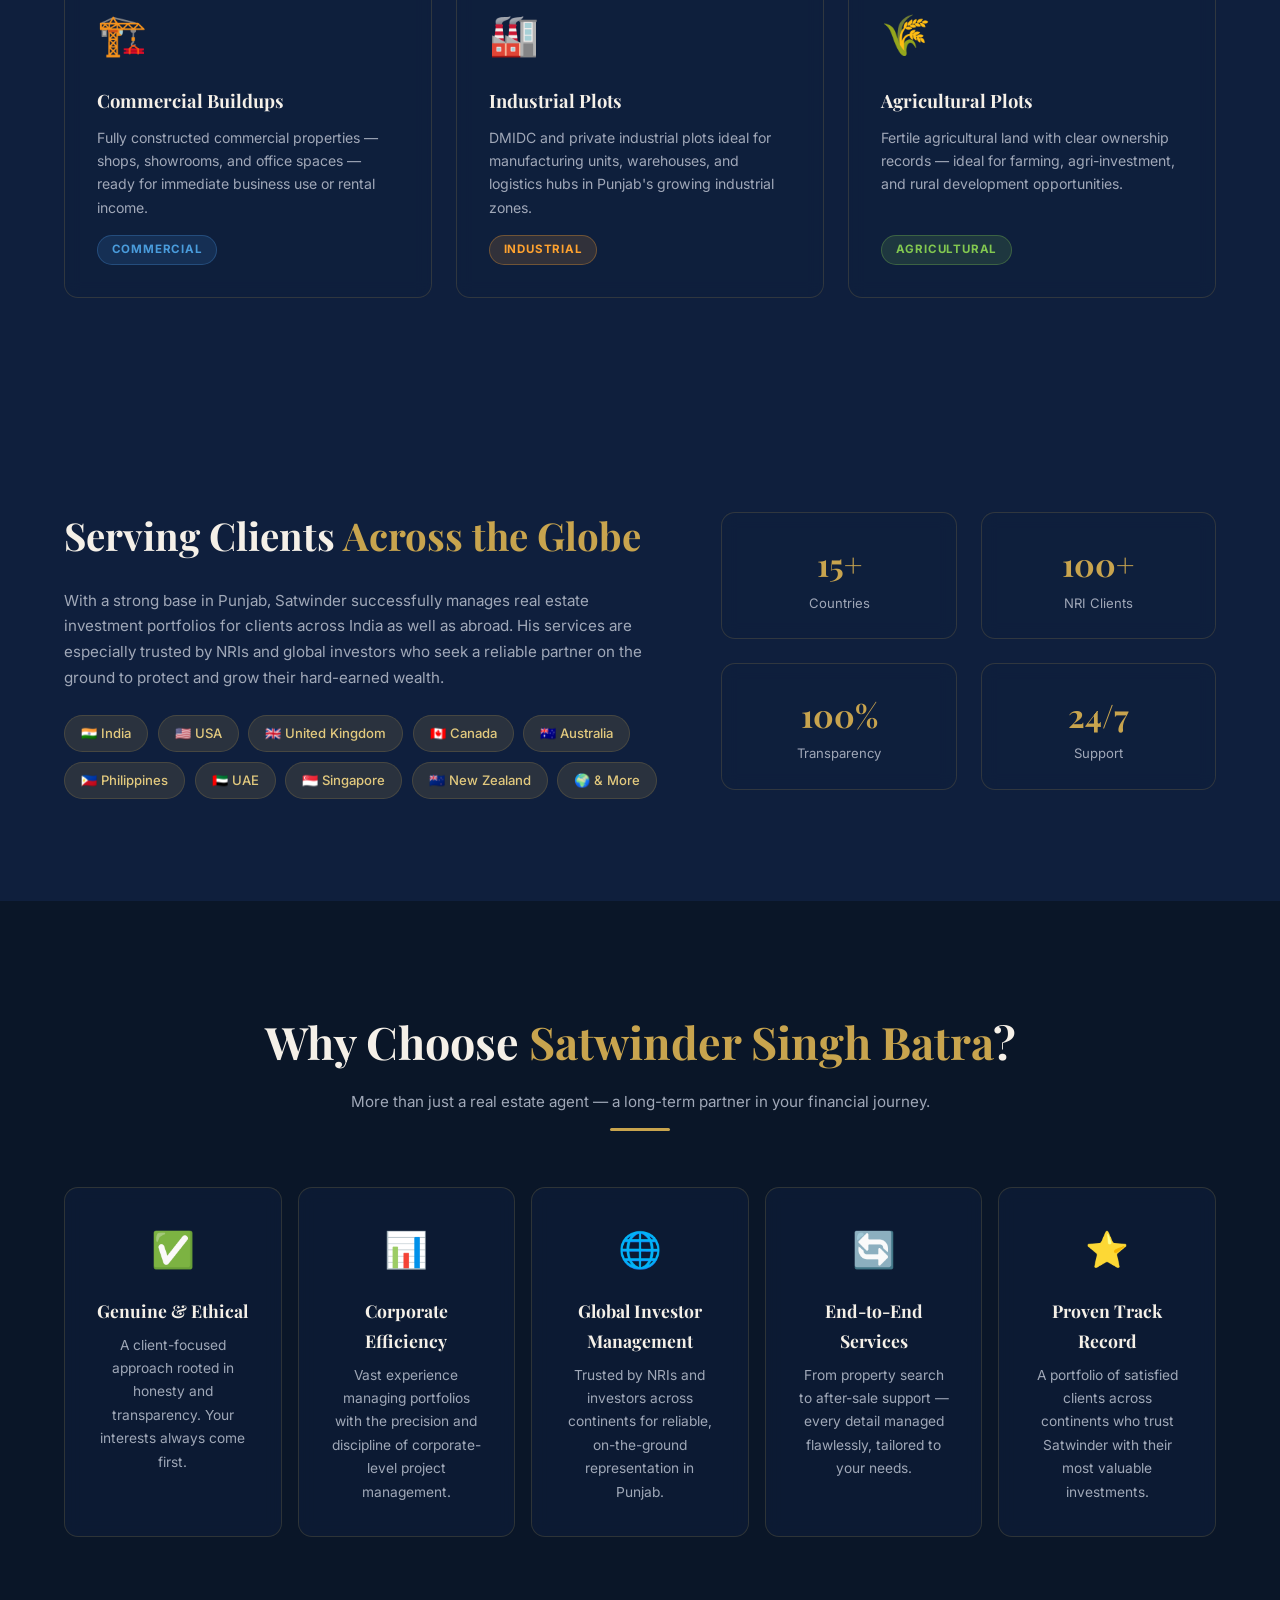
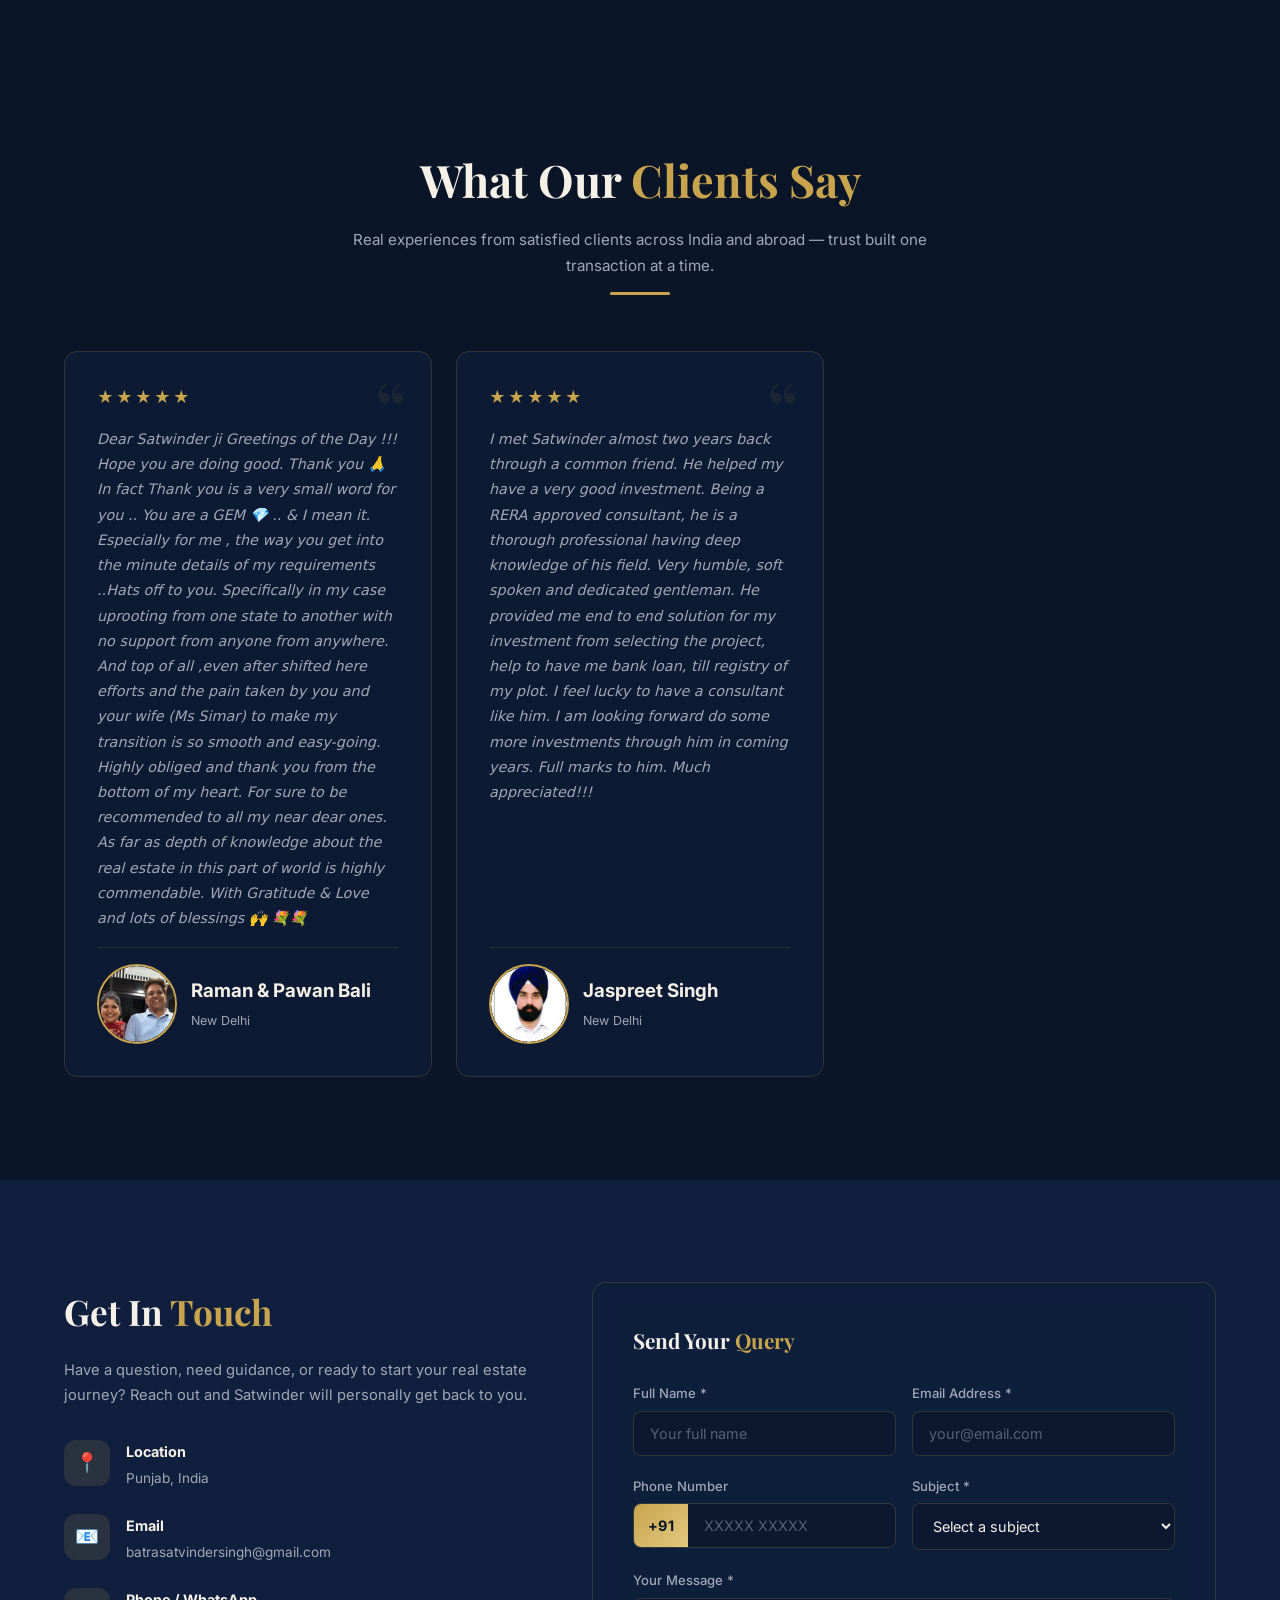
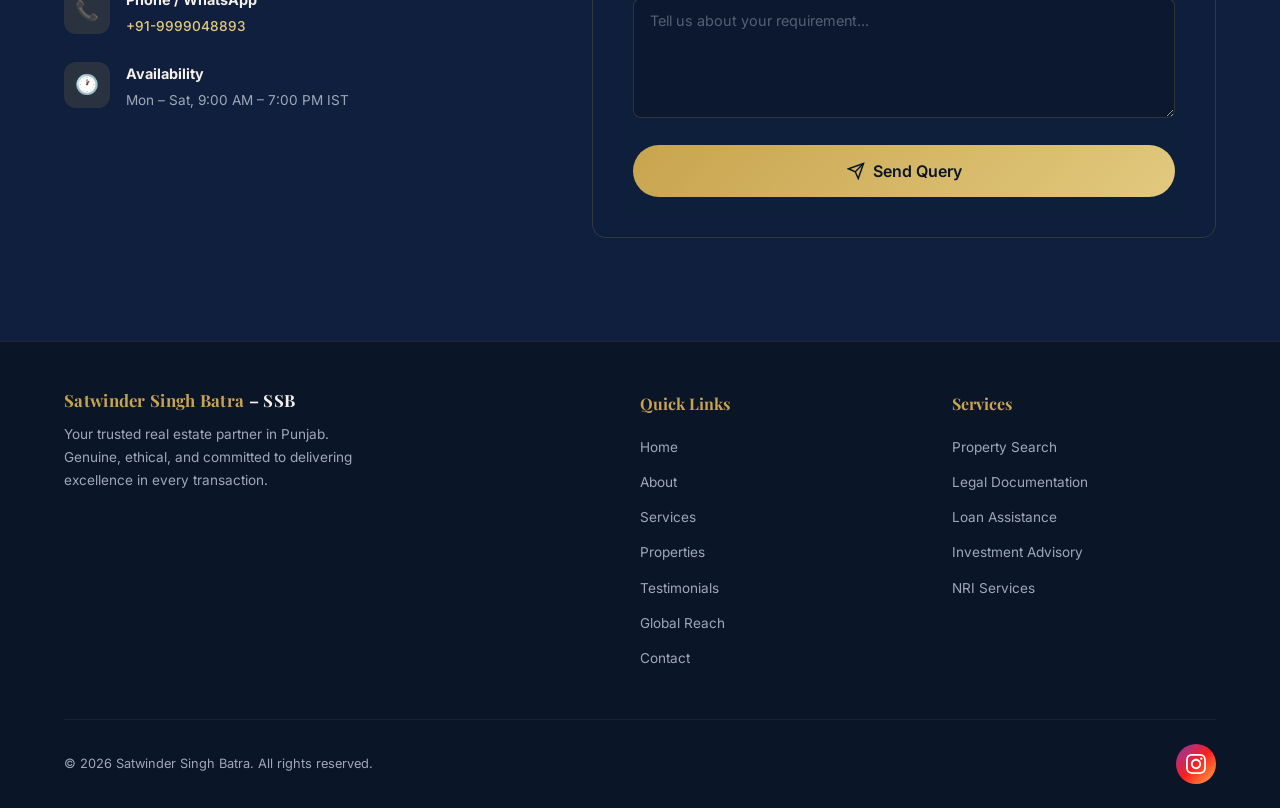
==== commit 1b47a4f9: "testimony" ====
--- a/index.html
+++ b/index.html
@@ -331,14 +331,16 @@
         <div class="testimonial-card reveal">
   <div class="testimonial-stars">★★★★★</div>
   <p class="testimonial-text">
-    "Dear Satwinder ji, greetings of the day!  
-    Thank you is truly a small word for the support and care you have shown. You are truly a gem.  
-    The way you understood even the smallest details of my requirements, especially during my relocation to a new state without any support, was exceptional.  
-
-    Your efforts, along with Ms. Simar, made my transition smooth and stress-free. Your deep knowledge of the real estate market here is highly commendable.  
-
-    I am sincerely grateful and will gladly recommend you to my friends and family."
-  </p>
+    Dear Satwinder ji 
+
+Greetings of the Day !!!
+
+
+Hope you are doing good. Thank you 🙏
+
+In fact Thank you is a very small word for you .. You are a GEM 💎 .. & I mean it. Especially for me , the way you get into the minute details of my requirements ..Hats off to you. Specifically in my case uprooting from one state to another with no support from anyone from anywhere. And top of all ,even after shifted here efforts and the pain taken by you and your wife (Ms Simar) to make my transition is so smooth and easy-going. Highly obliged and thank you from the bottom of my heart. For sure to be recommended to all my near dear ones. As far as depth of knowledge about the real estate in this part of world is highly commendable. 
+
+With Gratitude & Love and lots of  blessings 🙌 💐💐</p>
   <div class="testimonial-author">
     <div class="author-avatar author-avatar-img">
       <img src="coupleSSB.jpeg" alt="Raman & Pawan Bali" />
@@ -353,13 +355,11 @@
        <div class="testimonial-card reveal">
   <div class="testimonial-stars">★★★★★</div>
   <p class="testimonial-text">
-    "I connected with Satwinder almost two years ago through a mutual friend, and it turned out to be one of the best decisions for my investment journey.  
-
-    Being an NRI, I was initially skeptical, but his professionalism, RERA-approved credibility, and deep market knowledge gave me complete confidence.  
-
-    He provided end-to-end support — from project selection and bank loan assistance to the final registry — making the entire process seamless and stress-free.  
-
-    Satwinder is humble, dedicated, and truly reliable. I look forward to making more investments through him in the coming years. Highly recommended!"
+   I met Satwinder almost two years back through a common friend. He helped my have a very good investment. 
+   Being a RERA approved consultant, he is a thorough professional having deep knowledge of his field. 
+   Very humble, soft spoken and dedicated gentleman. 
+   He provided me end to end solution for my investment from selecting the project, help to have me bank loan, till registry of my plot. I feel lucky to have a consultant like him. I am looking forward do some more investments through him in coming years. 
+   Full marks to him. Much appreciated!!!
   </p>
   <div class="testimonial-author">
     <div class="author-avatar author-avatar-img">
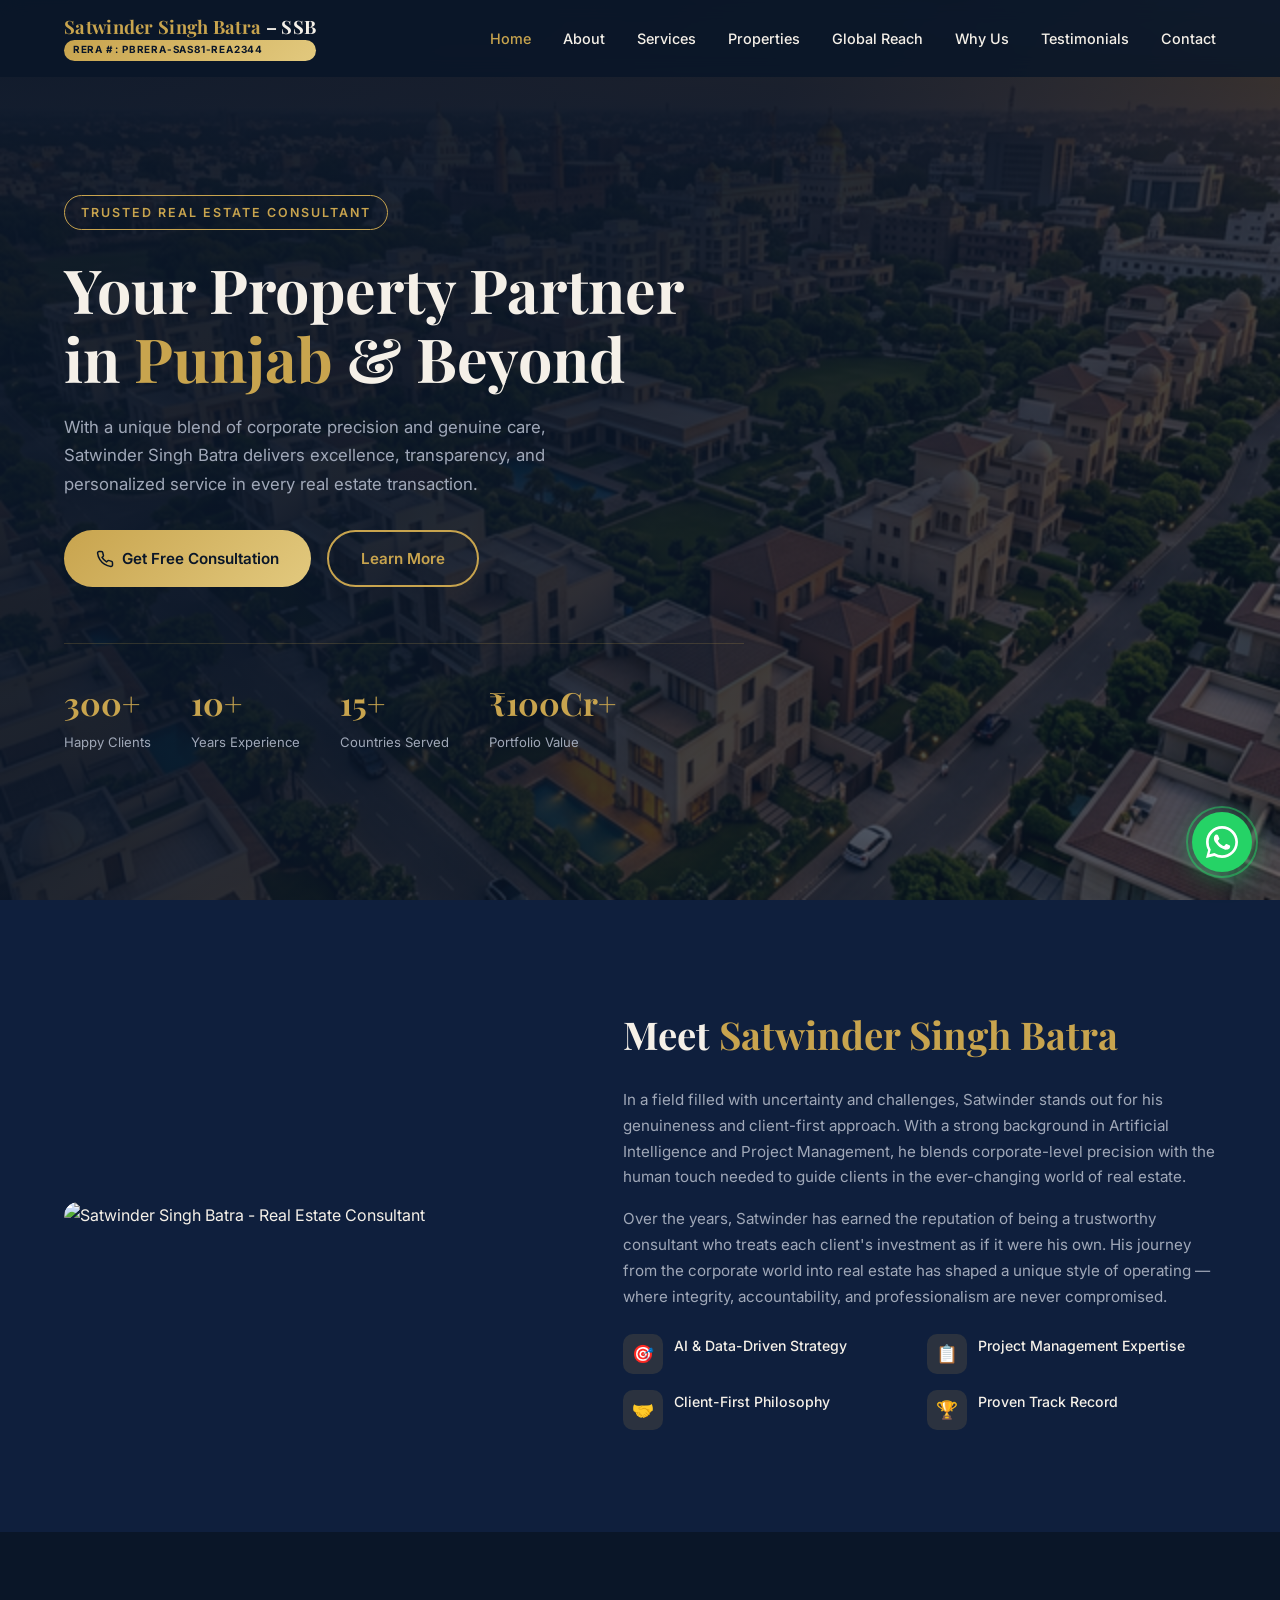
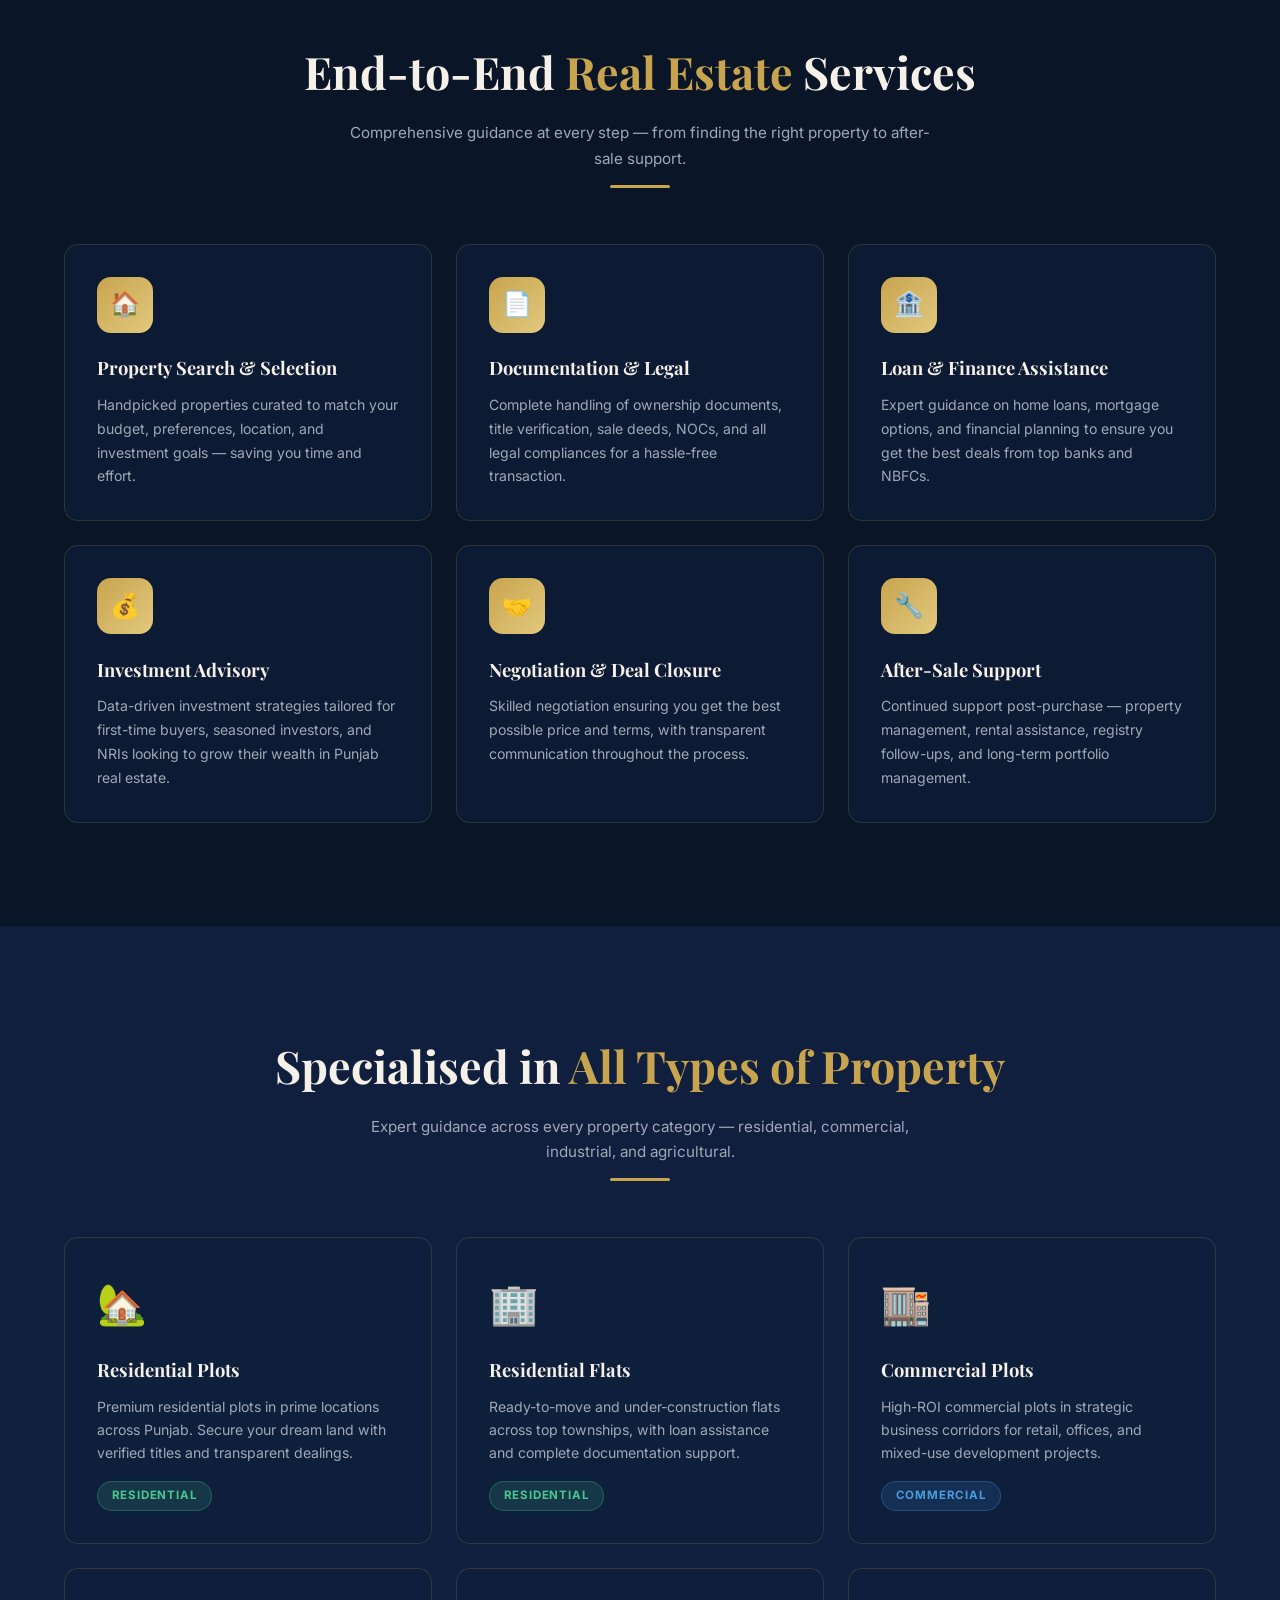
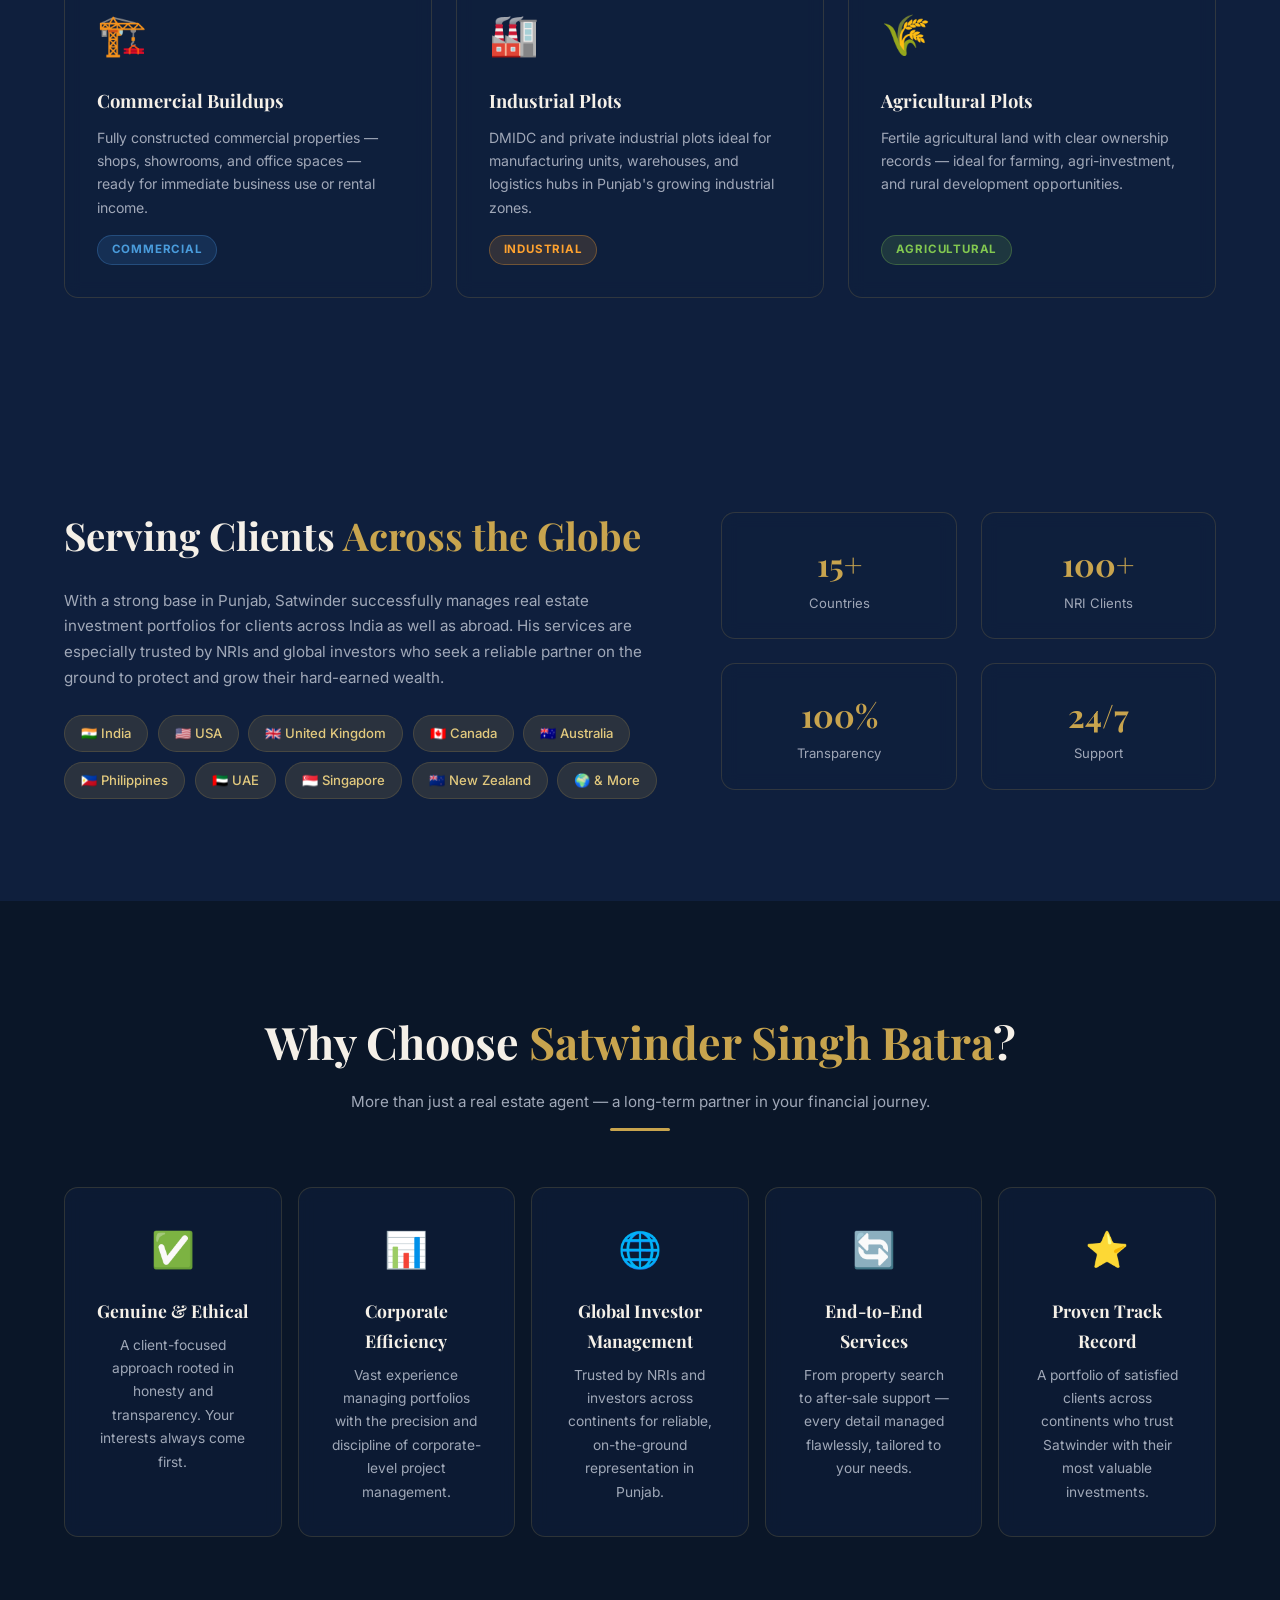
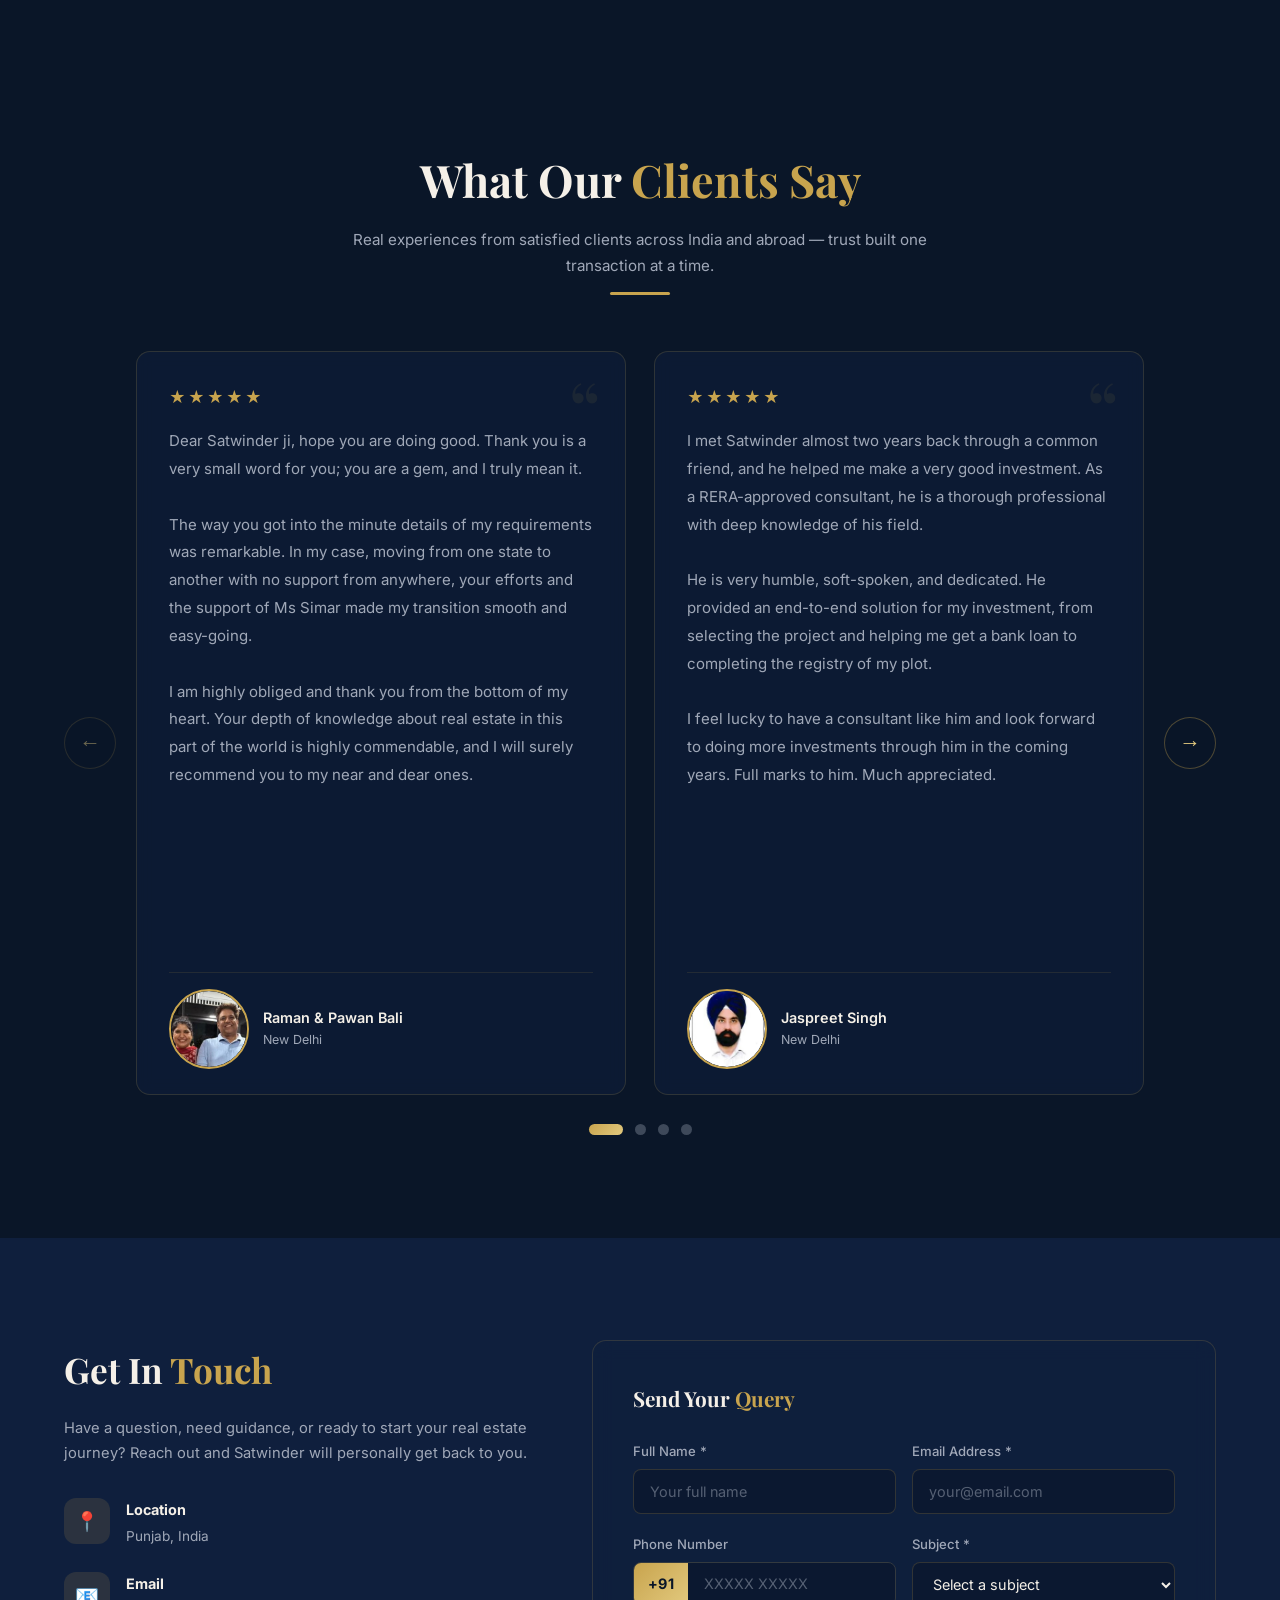
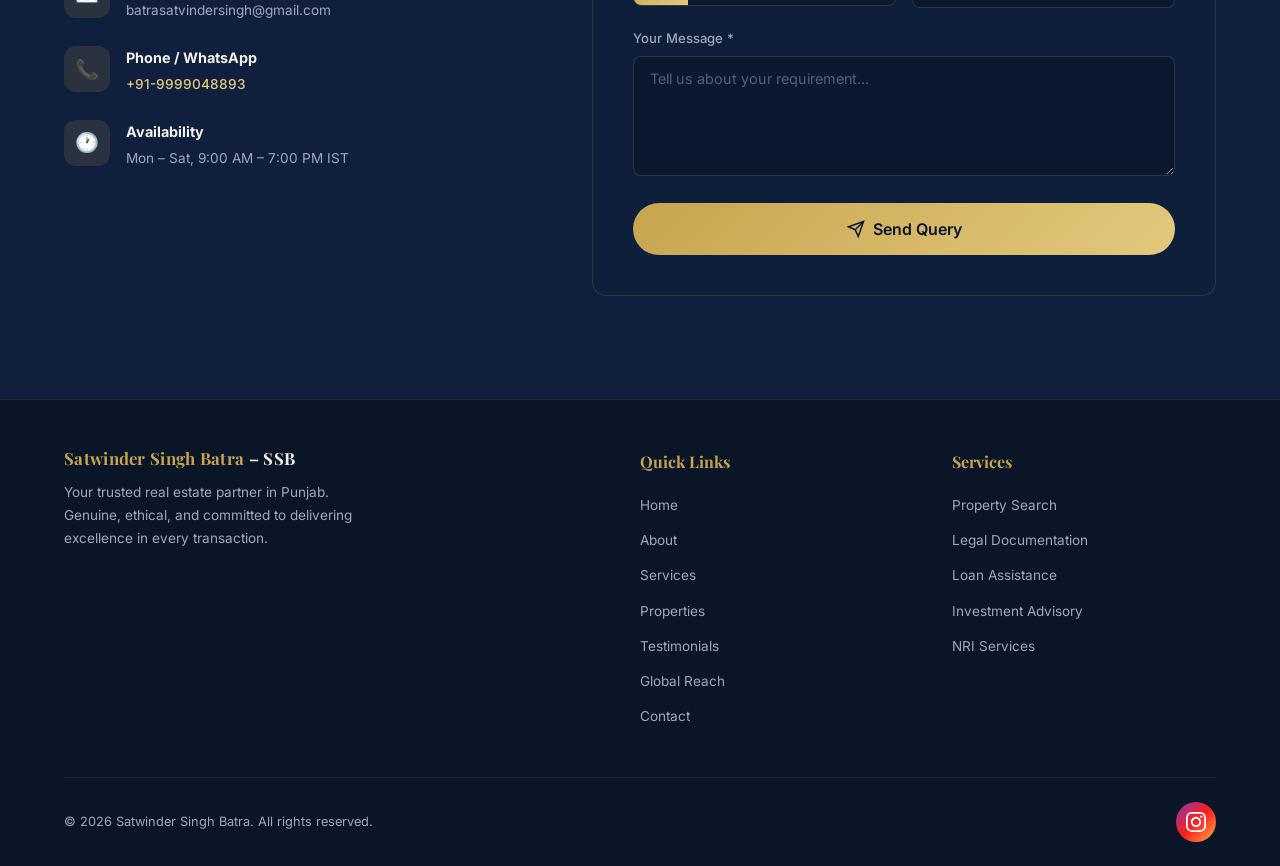
==== commit 11b051e3: "slider" ====
--- a/index.html
+++ b/index.html
@@ -326,21 +326,21 @@
         <p>Real experiences from satisfied clients across India and abroad — trust built one transaction at a time.</p>
         <div class="divider"></div>
       </div>
-      <div class="testimonials-grid">
+      <div class="testimonials-slider reveal" aria-label="Client testimonials slider">
+        <button class="testimonial-nav testimonial-prev" type="button" aria-label="Previous testimonial">
+          &#8592;
+        </button>
+        <div class="testimonials-grid" id="testimonialsTrack">
 
         <div class="testimonial-card reveal">
-  <div class="testimonial-stars">★★★★★</div>
+  <div class="testimonial-stars">&#9733;&#9733;&#9733;&#9733;&#9733;</div>
   <p class="testimonial-text">
-    Dear Satwinder ji 
-
-Greetings of the Day !!!
-
-
-Hope you are doing good. Thank you 🙏
-
-In fact Thank you is a very small word for you .. You are a GEM 💎 .. & I mean it. Especially for me , the way you get into the minute details of my requirements ..Hats off to you. Specifically in my case uprooting from one state to another with no support from anyone from anywhere. And top of all ,even after shifted here efforts and the pain taken by you and your wife (Ms Simar) to make my transition is so smooth and easy-going. Highly obliged and thank you from the bottom of my heart. For sure to be recommended to all my near dear ones. As far as depth of knowledge about the real estate in this part of world is highly commendable. 
-
-With Gratitude & Love and lots of  blessings 🙌 💐💐</p>
+    Dear Satwinder ji, hope you are doing good. Thank you is a very small word for you; you are a gem, and I truly mean it.
+    <br /><br />
+    The way you got into the minute details of my requirements was remarkable. In my case, moving from one state to another with no support from anywhere, your efforts and the support of Ms Simar made my transition smooth and easy-going.
+    <br /><br />
+    I am highly obliged and thank you from the bottom of my heart. Your depth of knowledge about real estate in this part of the world is highly commendable, and I will surely recommend you to my near and dear ones.
+  </p>
   <div class="testimonial-author">
     <div class="author-avatar author-avatar-img">
       <img src="coupleSSB.jpeg" alt="Raman & Pawan Bali" />
@@ -353,13 +353,13 @@
 </div>
 
        <div class="testimonial-card reveal">
-  <div class="testimonial-stars">★★★★★</div>
+  <div class="testimonial-stars">&#9733;&#9733;&#9733;&#9733;&#9733;</div>
   <p class="testimonial-text">
-   I met Satwinder almost two years back through a common friend. He helped my have a very good investment. 
-   Being a RERA approved consultant, he is a thorough professional having deep knowledge of his field. 
-   Very humble, soft spoken and dedicated gentleman. 
-   He provided me end to end solution for my investment from selecting the project, help to have me bank loan, till registry of my plot. I feel lucky to have a consultant like him. I am looking forward do some more investments through him in coming years. 
-   Full marks to him. Much appreciated!!!
+   I met Satwinder almost two years back through a common friend, and he helped me make a very good investment. As a RERA-approved consultant, he is a thorough professional with deep knowledge of his field.
+   <br /><br />
+   He is very humble, soft-spoken, and dedicated. He provided an end-to-end solution for my investment, from selecting the project and helping me get a bank loan to completing the registry of my plot.
+   <br /><br />
+   I feel lucky to have a consultant like him and look forward to doing more investments through him in the coming years. Full marks to him. Much appreciated.
   </p>
   <div class="testimonial-author">
     <div class="author-avatar author-avatar-img">
@@ -372,9 +372,70 @@
   </div>
 </div>
 
+        <div class="testimonial-card reveal">
+  <div class="testimonial-stars">&#9733;&#9733;&#9733;&#9733;&#9733;</div>
+  <p class="testimonial-text">
+    We had a great experience with Mr. Satwinder while exploring real estate investment opportunities. He took the time to understand our requirements and budget, and then guided us through multiple suitable options with clarity and patience.
+    <br /><br />
+    What truly stood out was his commitment. Once we finalized the property, he personally stayed available with us throughout the day during the registration process and ensured everything went smoothly.
+    <br /><br />
+    Mr. Satwinder is one of the most humble and approachable professionals we have come across. Beyond his professionalism, he builds genuine personal and family relationships, which made the entire experience comfortable and trustworthy.
+  </p>
+  <div class="testimonial-author">
+    <div class="author-avatar author-avatar-img">
+      <img src="muditAkanksha.png" alt="Mudit & Akanksha" />
+    </div>
+    <div>
+      <h3>Mudit & Akanksha</h3>
+      <span>Bangalore</span>
+    </div>
+  </div>
+</div>
+
+        <div class="testimonial-card reveal">
+  <div class="testimonial-stars">&#9733;&#9733;&#9733;&#9733;&#9733;</div>
+  <p class="testimonial-text">
+    I have had the privilege of knowing him since childhood, and over the years I have seen firsthand the integrity, professionalism, and dedication he brings to everything he does. As a RERA-approved asset manager for the Punjab region, he combines deep local market knowledge with a global perspective.
+    <br /><br />
+    From identifying the right investment opportunity to explaining market trends, legal compliance, risks, returns, and long-term value, he made every decision clear and stress-free. He was equally involved throughout the purchase process and handled documentation, due diligence, and compliance seamlessly.
+    <br /><br />
+    Even post-purchase, his commitment continued through efficient asset management and maintenance support. As a Canadian citizen investing in India, I can confidently say he bridges international expectations with local execution and is a dependable partner on the ground.
+  </p>
+  <div class="testimonial-author">
+    <div class="author-avatar author-avatar-img">
+      <img src="sukritTilak.jpeg" alt="Sukrit Tilak" />
+    </div>
+    <div>
+      <h3>Sukrit Tilak</h3>
+      <span>Vancouver, Canada</span>
+    </div>
+  </div>
+</div>
+
+        <div class="testimonial-card reveal">
+  <div class="testimonial-stars">&#9733;&#9733;&#9733;&#9733;&#9733;</div>
+  <p class="testimonial-text">
+    Hi Satwinder ji, it has been a wonderful experience with you from the very first conversation about the project to the site visits and the full and final settlement of the deal.
+    <br /><br />
+    You were truly a big help throughout, and your efforts are sincerely appreciated. The way you stayed involved at every step made the entire process smooth and reassuring for us.
+    <br /><br />
+    We look forward to many more such, and much bigger, deals in the future. Thank you so very much for all your help and warm hospitality.
+  </p>
+  <div class="testimonial-author">
+    <div class="author-avatar author-avatar-img">
+      <img src="GeetanjaliPankajSinghal.jpeg" alt="Geetanjali & Pankaj Singhal" />
+    </div>
+    <div>
+      <h3>Geetanjali &amp; Pankaj Singhal</h3>
+      <span>Zirakpur</span>
+    </div>
+  </div>
+</div>
+
         <!-- <div class="testimonial-card reveal">
           <div class="testimonial-stars">★★★★★</div>
-          <p class="testimonial-text">"We purchased a commercial shop through SSB and the experience was exceptional. He negotiated a deal 15% below asking price and ensured zero legal complications. A true professional!"</p>
+          <p class="testimonial-text">"We purchased a commercial shop through SSB and the experience was exceptional. 
+            He negotiated a deal 15% below asking price and ensured zero legal complications. A true professional!"</p>
           <div class="testimonial-author">
             <div class="author-avatar">AM</div>
             <div>
@@ -386,7 +447,9 @@
 
         <!-- <div class="testimonial-card reveal">
           <div class="testimonial-stars">★★★★★</div>
-          <p class="testimonial-text">"Satwinder's guidance on agricultural land investment in Punjab was invaluable. He knows the market inside out and always prioritizes the client's financial well-being over quick commissions."</p>
+          <p class="testimonial-text">"Satwinder's guidance on agricultural 
+            land investment in Punjab was invaluable. He knows the market inside out and 
+            always prioritizes the client's financial well-being over quick commissions."</p>
           <div class="testimonial-author">
             <div class="author-avatar">GS</div>
             <div>
@@ -398,7 +461,9 @@
 
         <!-- <div class="testimonial-card reveal">
           <div class="testimonial-stars">★★★★★</div>
-          <p class="testimonial-text">"Found our dream flat in Amritsar through SSB. The after-sale support was outstanding — he followed up on the registry, helped with the loan, and even assisted with the interior contractor contacts!"</p>
+          <p class="testimonial-text">"Found our dream flat in Amritsar 
+            through SSB. The after-sale support was outstanding — he followed up on the registry, 
+            helped with the loan, and even assisted with the interior contractor contacts!"</p>
           <div class="testimonial-author">
             <div class="author-avatar">NS</div>
             <div>
@@ -420,6 +485,11 @@
           </div>
         </div> -->
 
+        </div>
+        <button class="testimonial-nav testimonial-next" type="button" aria-label="Next testimonial">
+          &#8594;
+        </button>
+        <div class="testimonial-dots" id="testimonialDots" aria-label="Select testimonial slide"></div>
       </div>
     </div>
   </section>
--- a/style.css
+++ b/style.css
@@ -1008,23 +1008,49 @@
   background: var(--navy-dark);
 }
 
+.testimonials-slider {
+  position: relative;
+  padding-inline: 4.5rem;
+}
+
 .testimonials-grid {
   display: grid;
-  grid-template-columns: repeat(3, 1fr);
-  gap: 1.5rem;
+  grid-auto-flow: column;
+  grid-auto-columns: calc(50% - .875rem);
+  gap: 1.75rem;
+  align-items: stretch;
+  overflow-x: auto;
+  scroll-snap-type: x mandatory;
+  scroll-behavior: smooth;
+  scrollbar-width: none;
+}
+
+.testimonials-grid::-webkit-scrollbar {
+  display: none;
 }
 
 .testimonial-card {
   background: var(--glass-bg);
   border: 1px solid var(--glass-border);
   border-radius: var(--radius);
-  padding: 2rem;
+  padding: 2rem 2rem 1.6rem;
   backdrop-filter: blur(8px);
   transition: var(--transition);
   display: flex;
   flex-direction: column;
   gap: 1rem;
   position: relative;
+  min-height: 100%;
+}
+
+.testimonial-card.reveal {
+  opacity: 1;
+  transform: none;
+  transition: var(--transition);
+}
+
+.testimonials-grid .testimonial-card {
+  scroll-snap-align: start;
 }
 
 .testimonial-card::after {
@@ -1046,6 +1072,70 @@
   box-shadow: 0 16px 45px rgba(200, 164, 78, .1);
 }
 
+.testimonial-nav {
+  position: absolute;
+  top: 50%;
+  transform: translateY(-50%);
+  width: 52px;
+  height: 52px;
+  border: 1px solid rgba(200, 164, 78, .35);
+  border-radius: 50%;
+  background: rgba(10, 22, 40, .92);
+  color: var(--gold-light);
+  font-size: 1.35rem;
+  display: flex;
+  align-items: center;
+  justify-content: center;
+  cursor: pointer;
+  z-index: 2;
+  transition: var(--transition);
+}
+
+.testimonial-nav:hover {
+  background: linear-gradient(135deg, var(--gold), var(--gold-light));
+  color: var(--navy-dark);
+  border-color: transparent;
+  box-shadow: 0 14px 30px rgba(200, 164, 78, .22);
+}
+
+.testimonial-nav:disabled {
+  opacity: .45;
+  cursor: not-allowed;
+  box-shadow: none;
+}
+
+.testimonial-prev {
+  left: 0;
+}
+
+.testimonial-next {
+  right: 0;
+}
+
+.testimonial-dots {
+  display: flex;
+  justify-content: center;
+  gap: .75rem;
+  margin-top: 1.8rem;
+}
+
+.testimonial-dot {
+  width: 11px;
+  height: 11px;
+  border-radius: 50%;
+  border: none;
+  padding: 0;
+  background: rgba(160, 168, 184, .35);
+  cursor: pointer;
+  transition: var(--transition);
+}
+
+.testimonial-dot.active {
+  width: 34px;
+  border-radius: 999px;
+  background: linear-gradient(135deg, var(--gold), var(--gold-light));
+}
+
 .testimonial-stars {
   color: var(--gold);
   font-size: 1rem;
@@ -1054,9 +1144,9 @@
 
 .testimonial-text {
   color: var(--gray);
-  font-size: .9rem;
-  line-height: 1.75;
-  font-style: italic;
+  font-size: .94rem;
+  line-height: 1.85;
+  font-style: normal;
   flex: 1;
 }
 
@@ -1066,6 +1156,7 @@
   gap: .85rem;
   padding-top: 1rem;
   border-top: 1px solid rgba(200, 164, 78, .12);
+  margin-top: auto;
 }
 
 .author-avatar {
@@ -1097,16 +1188,19 @@
   display: block;
 }
 
+.testimonial-author h3,
 .testimonial-author h4 {
   font-size: .9rem;
   font-weight: 600;
   color: var(--white);
   margin-bottom: .1rem;
+  line-height: 1.35;
 }
 
 .testimonial-author span {
   font-size: .78rem;
   color: var(--gray);
+  display: block;
 }
 
 /* ===================== WHATSAPP BUTTON ===================== */
@@ -1188,7 +1282,7 @@
   }
 
   .testimonials-grid {
-    grid-template-columns: repeat(2, 1fr);
+    grid-auto-columns: calc(50% - .875rem);
   }
 }
 
@@ -1237,7 +1331,16 @@
   }
 
   .testimonials-grid {
-    grid-template-columns: 1fr;
+    grid-auto-columns: 100%;
+    gap: 1rem;
+  }
+
+  .testimonials-slider {
+    padding-inline: 0;
+  }
+
+  .testimonial-nav {
+    display: none;
   }
 
   .form-row {
@@ -1262,4 +1365,4 @@
     width: 28px;
     height: 28px;
   }
-}+}
